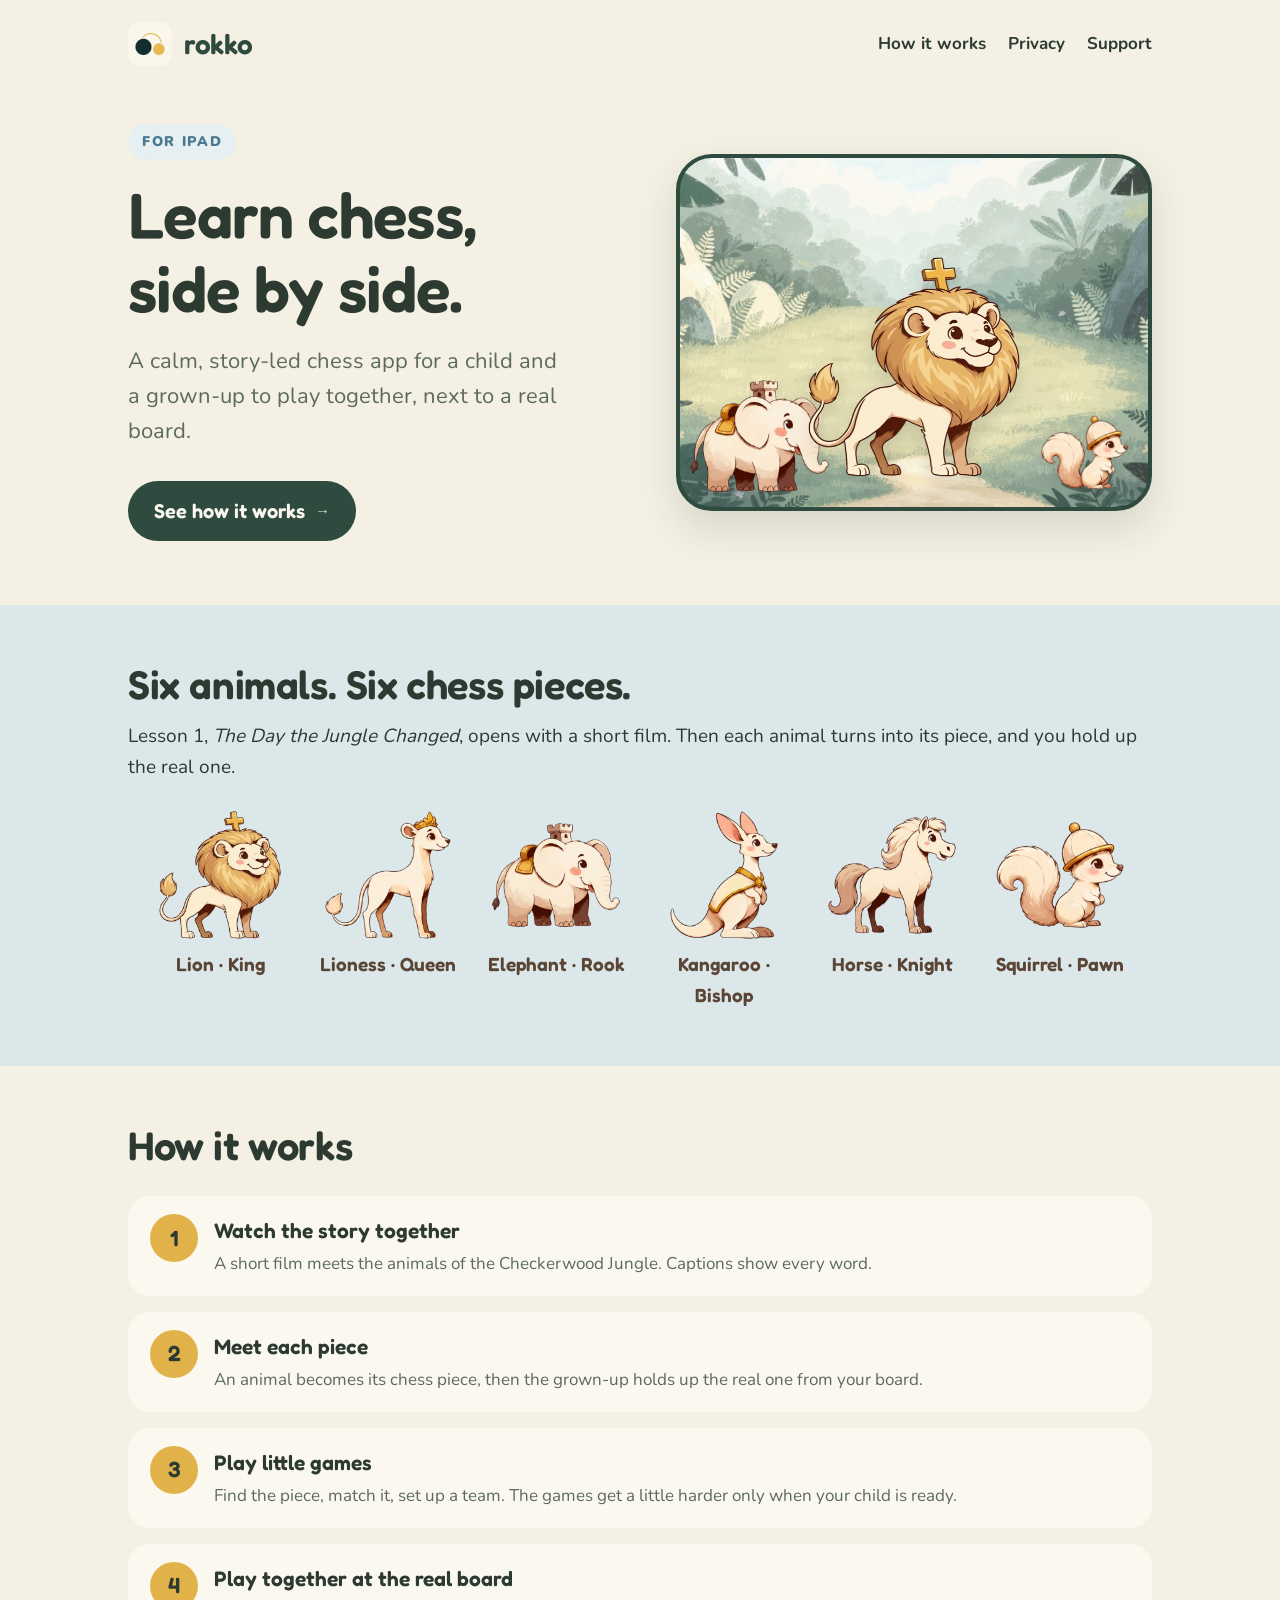
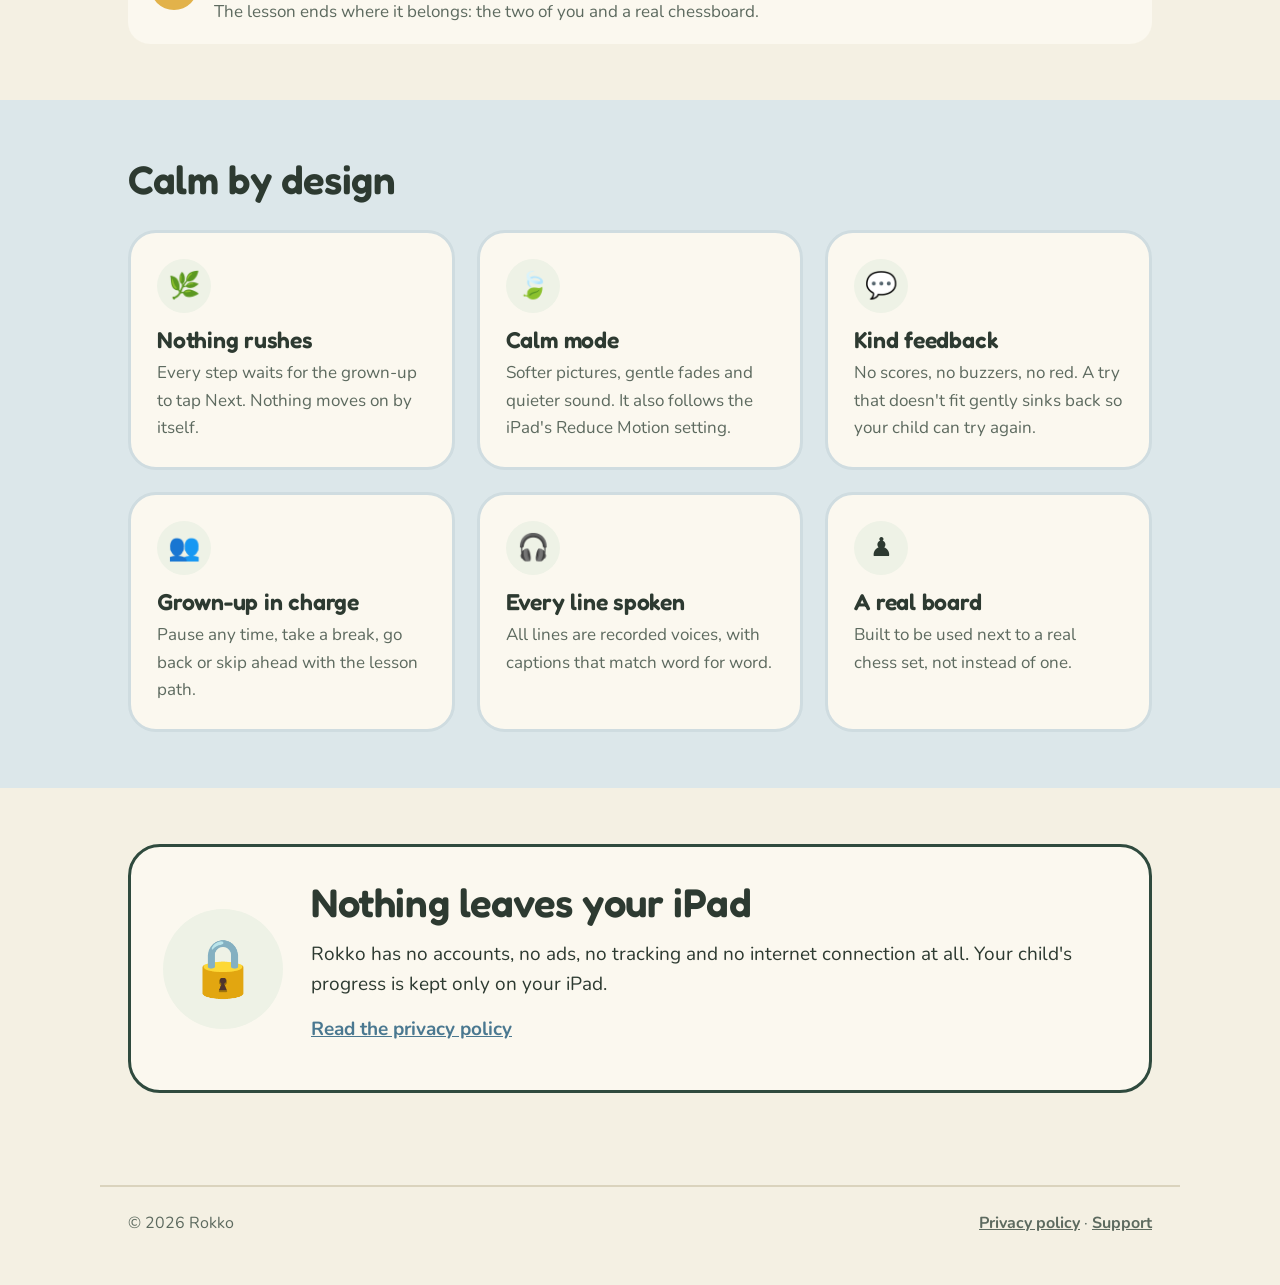
==== Website/index.html @ 38ced5e4 "Lesson map parallax, lesson path, Guardian screens and App Store assets - Home: parallax lesson scen" ====
<!doctype html>
<html lang="en">
<head>
  <meta charset="utf-8">
  <meta name="viewport" content="width=device-width, initial-scale=1">
  <title>Rokko — learn chess, side by side</title>
  <meta name="description" content="Rokko is an iPad app where a child and a grown-up learn chess together, next to a real board. Calm, step by step, with no ads, no accounts and nothing sent off the iPad.">
  <link rel="icon" href="assets/favicon.png">
  <link rel="apple-touch-icon" href="assets/apple-touch-icon.png">
  <link rel="stylesheet" href="assets/site.css">
</head>
<body>
  <header class="top">
    <div class="wrap">
      <a class="brand" href="./"><img src="assets/icon.png" alt="">rokko</a>
      <nav class="nav" aria-label="Main">
        <a href="#how">How it works</a>
        <a href="privacy/">Privacy</a>
        <a href="support/">Support</a>
      </nav>
    </div>
  </header>

  <main>
    <section class="hero">
      <div class="wrap">
        <div>
          <span class="eyebrow">For iPad</span>
          <h1>Learn chess, side&nbsp;by&nbsp;side.</h1>
          <p class="lede">A calm, story-led chess app for a child and a grown-up to play together, next to a real board.</p>
          <a class="badge" href="#how">See how it works <small>→</small></a>
        </div>
        <div class="scene" role="img" aria-label="A lion, an elephant and a squirrel in a jungle clearing">
          <img class="elephant" src="assets/elephant.png" alt="">
          <img class="lion" src="assets/lion.png" alt="">
          <img class="squirrel" src="assets/squirrel.png" alt="">
        </div>
      </div>
    </section>

    <section class="band">
      <div class="wrap">
        <h2>Six animals. Six chess pieces.</h2>
        <p>Lesson 1, <em>The Day the Jungle Changed</em>, opens with a short film. Then each animal turns into its piece, and you hold up the real one.</p>
        <div class="cast">
          <figure><img src="assets/lion.png" alt="Lion"><figcaption>Lion · King</figcaption></figure>
          <figure><img src="assets/lioness.png" alt="Lioness"><figcaption>Lioness · Queen</figcaption></figure>
          <figure><img src="assets/elephant.png" alt="Elephant"><figcaption>Elephant · Rook</figcaption></figure>
          <figure><img src="assets/kangaroo.png" alt="Kangaroo"><figcaption>Kangaroo · Bishop</figcaption></figure>
          <figure><img src="assets/horse.png" alt="Horse"><figcaption>Horse · Knight</figcaption></figure>
          <figure><img src="assets/squirrel.png" alt="Squirrel"><figcaption>Squirrel · Pawn</figcaption></figure>
        </div>
      </div>
    </section>

    <section id="how">
      <div class="wrap">
        <h2>How it works</h2>
        <ol class="steps">
          <li><div><strong>Watch the story together</strong><span>A short film meets the animals of the Checkerwood Jungle. Captions show every word.</span></div></li>
          <li><div><strong>Meet each piece</strong><span>An animal becomes its chess piece, then the grown-up holds up the real one from your board.</span></div></li>
          <li><div><strong>Play little games</strong><span>Find the piece, match it, set up a team. The games get a little harder only when your child is ready.</span></div></li>
          <li><div><strong>Play together at the real board</strong><span>The lesson ends where it belongs: the two of you and a real chessboard.</span></div></li>
        </ol>
      </div>
    </section>

    <section class="band">
      <div class="wrap">
        <h2>Calm by design</h2>
        <div class="grid3">
          <div class="card"><div class="icon" aria-hidden="true">🌿</div><h3>Nothing rushes</h3><p>Every step waits for the grown-up to tap Next. Nothing moves on by itself.</p></div>
          <div class="card"><div class="icon" aria-hidden="true">🍃</div><h3>Calm mode</h3><p>Softer pictures, gentle fades and quieter sound. It also follows the iPad's Reduce Motion setting.</p></div>
          <div class="card"><div class="icon" aria-hidden="true">💬</div><h3>Kind feedback</h3><p>No scores, no buzzers, no red. A try that doesn't fit gently sinks back so your child can try again.</p></div>
          <div class="card"><div class="icon" aria-hidden="true">👥</div><h3>Grown-up in charge</h3><p>Pause any time, take a break, go back or skip ahead with the lesson path.</p></div>
          <div class="card"><div class="icon" aria-hidden="true">🎧</div><h3>Every line spoken</h3><p>All lines are recorded voices, with captions that match word for word.</p></div>
          <div class="card"><div class="icon" aria-hidden="true">♟️</div><h3>A real board</h3><p>Built to be used next to a real chess set, not instead of one.</p></div>
        </div>
      </div>
    </section>

    <section>
      <div class="wrap">
        <div class="promise">
          <div class="lock" aria-hidden="true">🔒</div>
          <div>
            <h2>Nothing leaves your iPad</h2>
            <p>Rokko has no accounts, no ads, no tracking and no internet connection at all. Your child's progress is kept only on your iPad.</p>
            <p><a href="privacy/">Read the privacy policy</a></p>
          </div>
        </div>
      </div>
    </section>
  </main>

  <footer>
    <div class="wrap">
      <span>© 2026 Rokko</span>
      <span><a href="privacy/">Privacy policy</a> · <a href="support/">Support</a></span>
    </div>
  </footer>
</body>
</html>
---- Website/assets/site.css ----
/* Rokko website — colours and type from the app (docs/DESIGN_SYSTEM.md, "Misty Clearing"). */
@font-face { font-family: "Fredoka"; src: url("Fredoka-SemiBold.ttf") format("truetype"); font-weight: 600; font-display: swap; }
@font-face { font-family: "Nunito"; src: url("Nunito.ttf") format("truetype"); font-weight: 200 1000; font-display: swap; }

:root {
  --paper: #F4F0E3;
  --mist: #DCE7EA;
  --card: #FBF8EF;
  --card-edge: #DAD3BD;
  --leaf: #2F4A3E;
  --ink: #2D3A31;
  --ink-soft: #5D6A5F;
  --honey: #E2B24A;
  --moss: #5E9A5A;
  --sage: #C3D5AC;
  --sage-wash: #EEF2E6;
  --teal: #4A7890;
  --teal-wash: #E6EFF1;
}

* { box-sizing: border-box; }
html { scroll-behavior: smooth; }
@media (prefers-reduced-motion: reduce) { html { scroll-behavior: auto; } * { transition: none !important; } }

body {
  margin: 0;
  background: var(--paper);
  color: var(--ink);
  font-family: "Nunito", ui-rounded, system-ui, sans-serif;
  font-size: 19px;
  line-height: 1.6;
  -webkit-font-smoothing: antialiased;
}

h1, h2, h3, .brand { font-family: "Fredoka", ui-rounded, system-ui, sans-serif; font-weight: 600; line-height: 1.15; letter-spacing: -0.01em; }
h1 { font-size: clamp(40px, 6vw, 64px); margin: 0 0 18px; }
h2 { font-size: clamp(30px, 4vw, 40px); margin: 0 0 14px; }
h3 { font-size: 23px; margin: 0 0 6px; }
p { margin: 0 0 14px; }
a { color: var(--teal); font-weight: 700; }

.wrap { max-width: 1080px; margin: 0 auto; padding: 0 28px; }

/* Top bar */
.top { padding: 22px 0; }
.top .wrap { display: flex; align-items: center; justify-content: space-between; gap: 16px; }
.brand { display: flex; align-items: center; gap: 12px; font-size: 28px; color: var(--leaf); text-decoration: none; }
.brand img { width: 44px; height: 44px; border-radius: 11px; }
.nav { display: flex; gap: 22px; }
.nav a { color: var(--ink); text-decoration: none; font-weight: 700; font-size: 17px; }
.nav a:hover { color: var(--leaf); text-decoration: underline; }

/* Hero */
.hero { padding: 36px 0 64px; }
.hero .wrap { display: grid; grid-template-columns: 1.05fr 1fr; gap: 48px; align-items: center; }
.eyebrow { display: inline-block; font-weight: 900; letter-spacing: 0.12em; text-transform: uppercase; font-size: 14px;
  color: var(--teal); background: var(--teal-wash); padding: 7px 14px; border-radius: 999px; margin-bottom: 18px; }
.lede { font-size: 22px; color: var(--ink-soft); max-width: 34ch; }
.badge { display: inline-flex; align-items: center; gap: 10px; margin-top: 18px; background: var(--leaf); color: var(--card);
  padding: 14px 26px; border-radius: 999px; font-family: "Fredoka", sans-serif; font-size: 20px; text-decoration: none; }
.badge small { font-family: "Nunito", sans-serif; font-weight: 700; opacity: 0.8; font-size: 15px; }
.scene { position: relative; aspect-ratio: 4 / 3; border-radius: 36px; overflow: hidden; border: 4px solid var(--leaf);
  background: url("clearing.jpg") center / cover; box-shadow: 0 18px 40px rgba(45, 58, 49, 0.14); }
.scene::after { content: ""; position: absolute; inset: 0; background: rgba(244, 240, 227, 0.25); }
.scene img { position: absolute; z-index: 1; filter: drop-shadow(0 8px 10px rgba(45, 58, 49, 0.18)); }
.scene .lion { width: 46%; left: 27%; bottom: 8%; }
.scene .elephant { width: 30%; left: 2%; bottom: 4%; }
.scene .squirrel { width: 19%; right: 4%; bottom: 5%; }

/* Sections */
section { padding: 56px 0; }
.band { background: var(--mist); }
.grid3 { display: grid; grid-template-columns: repeat(3, 1fr); gap: 22px; margin-top: 28px; }
.card { background: var(--card); border: 3px solid var(--card-edge); border-radius: 28px; padding: 26px; }
.band .card { border-color: #CFDCE0; }
.card .icon { width: 54px; height: 54px; border-radius: 50%; display: grid; place-items: center; background: var(--sage-wash);
  font-size: 26px; margin-bottom: 14px; }
.card p { color: var(--ink-soft); margin: 0; font-size: 17px; }

.cast { display: flex; flex-wrap: wrap; justify-content: center; gap: 18px; margin-top: 28px; }
.cast figure { margin: 0; text-align: center; width: 150px; }
.cast img { width: 130px; height: 130px; object-fit: contain; }
.cast figcaption { font-family: "Fredoka", sans-serif; font-size: 19px; color: #5B4636; }

.steps { counter-reset: step; list-style: none; padding: 0; margin: 28px 0 0; display: grid; gap: 16px; }
.steps li { counter-increment: step; display: grid; grid-template-columns: 48px 1fr; gap: 16px; align-items: start;
  background: var(--card); border-radius: 22px; padding: 18px 22px; }
.steps li::before { content: counter(step); width: 48px; height: 48px; border-radius: 50%; display: grid; place-items: center;
  background: var(--honey); color: var(--ink); font-family: "Fredoka", sans-serif; font-size: 22px; }
.steps li strong { display: block; font-family: "Fredoka", sans-serif; font-weight: 600; font-size: 21px; }
.steps li span { color: var(--ink-soft); font-size: 17px; }

.promise { display: grid; grid-template-columns: 120px 1fr; gap: 28px; align-items: center; background: var(--card);
  border: 3px solid var(--leaf); border-radius: 32px; padding: 32px; }
.promise .lock { width: 120px; height: 120px; border-radius: 50%; background: var(--sage-wash); display: grid; place-items: center; font-size: 56px; }
.promise ul { margin: 10px 0 0; padding-left: 20px; color: var(--ink-soft); }

/* Document pages (privacy, support) */
.doc { max-width: 760px; margin: 0 auto; padding: 24px 28px 72px; }
.doc .meta { color: var(--ink-soft); font-size: 16px; margin-bottom: 28px; }
.doc h2 { font-size: 27px; margin-top: 36px; }
.doc ul { padding-left: 22px; }
.doc li { margin-bottom: 8px; }
.summary { background: var(--card); border: 3px solid var(--leaf); border-radius: 24px; padding: 22px 26px; margin: 8px 0 12px; }
.summary p:last-child { margin-bottom: 0; }

/* Footer */
footer { padding: 36px 0 48px; color: var(--ink-soft); font-size: 16px; }
footer .wrap { display: flex; flex-wrap: wrap; justify-content: space-between; gap: 12px; border-top: 2px solid var(--card-edge); padding-top: 24px; }
footer a { color: var(--ink-soft); }

@media (max-width: 820px) {
  .hero .wrap, .promise { grid-template-columns: 1fr; }
  .grid3 { grid-template-columns: 1fr; }
  .nav { gap: 14px; }
  .promise .lock { width: 88px; height: 88px; font-size: 42px; }
}
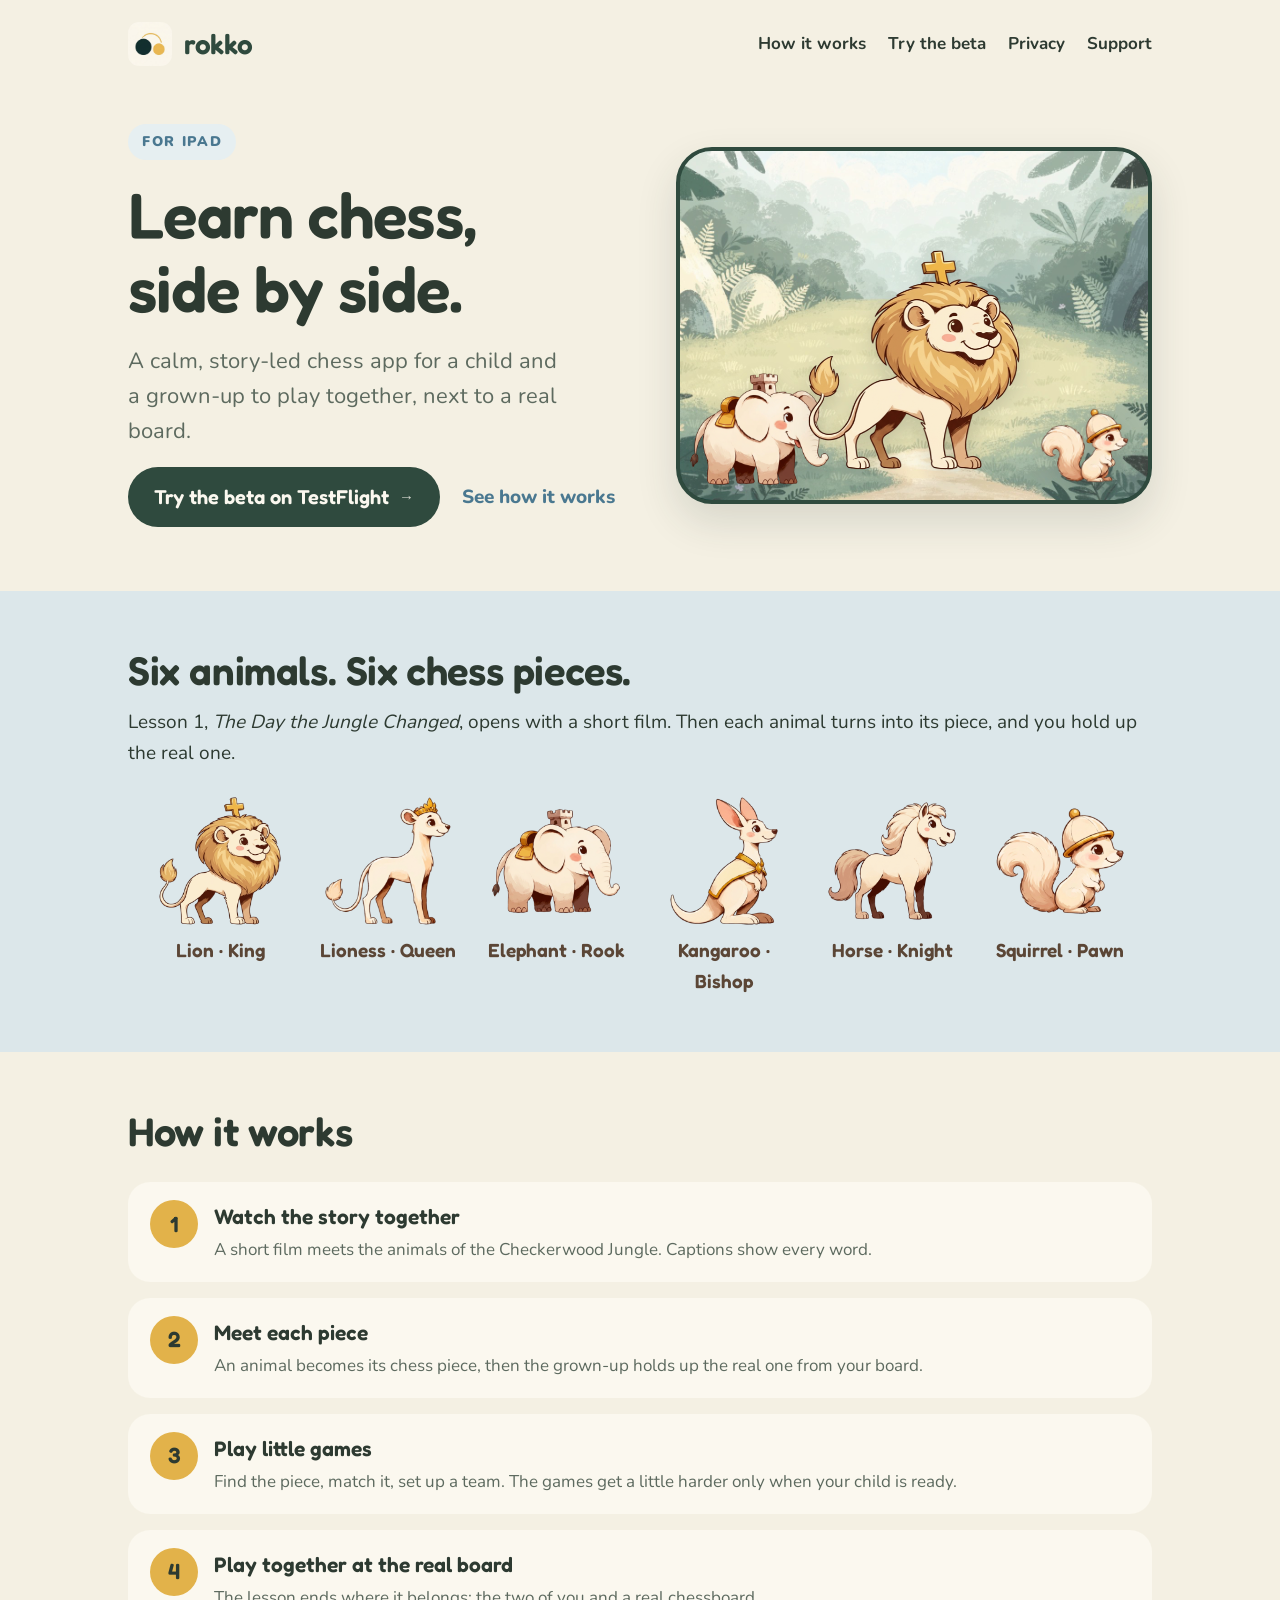
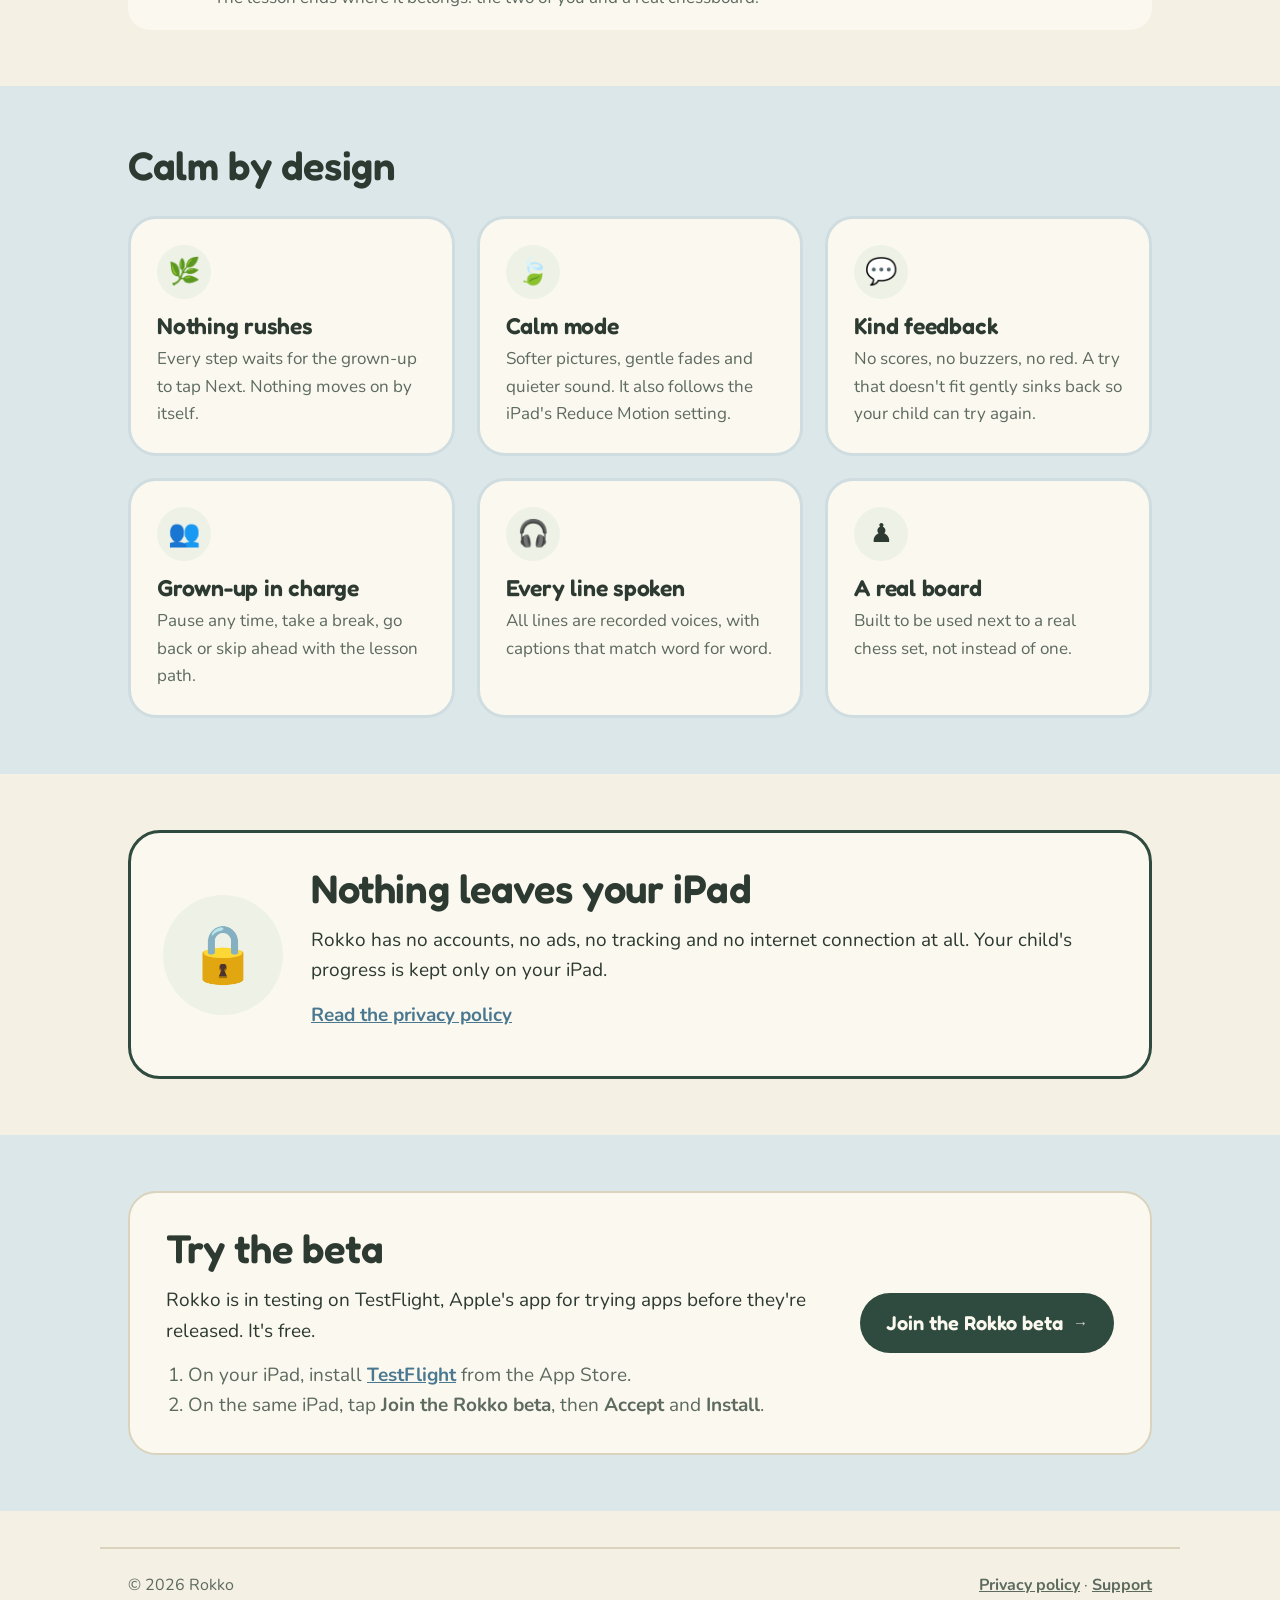
==== commit 190e63b0: "Website: TestFlight beta link (hero button, Try the beta section, support FAQ) Co-Authored-By: Claud" ====
--- a/Website/index.html
+++ b/Website/index.html
@@ -15,6 +15,7 @@
       <a class="brand" href="./"><img src="assets/icon.png" alt="">rokko</a>
       <nav class="nav" aria-label="Main">
         <a href="#how">How it works</a>
+        <a href="#beta">Try the beta</a>
         <a href="privacy/">Privacy</a>
         <a href="support/">Support</a>
       </nav>
@@ -28,7 +29,10 @@
           <span class="eyebrow">For iPad</span>
           <h1>Learn chess, side&nbsp;by&nbsp;side.</h1>
           <p class="lede">A calm, story-led chess app for a child and a grown-up to play together, next to a real board.</p>
-          <a class="badge" href="#how">See how it works <small>→</small></a>
+          <div class="actions">
+            <a class="badge" href="https://testflight.apple.com/join/FBrUsJDh">Try the beta on TestFlight <small>→</small></a>
+            <a class="text-link" href="#how">See how it works</a>
+          </div>
         </div>
         <div class="scene" role="img" aria-label="A lion, an elephant and a squirrel in a jungle clearing">
           <img class="elephant" src="assets/elephant.png" alt="">
@@ -91,6 +95,21 @@
         </div>
       </div>
     </section>
+    <section id="beta" class="band">
+      <div class="wrap">
+        <div class="beta">
+          <div>
+            <h2>Try the beta</h2>
+            <p>Rokko is in testing on TestFlight, Apple's app for trying apps before they're released. It's free.</p>
+            <ol>
+              <li>On your iPad, install <a href="https://apps.apple.com/app/testflight/id899247664">TestFlight</a> from the App Store.</li>
+              <li>On the same iPad, tap <strong>Join the Rokko beta</strong>, then <strong>Accept</strong> and <strong>Install</strong>.</li>
+            </ol>
+          </div>
+          <a class="badge" href="https://testflight.apple.com/join/FBrUsJDh">Join the Rokko beta <small>→</small></a>
+        </div>
+      </div>
+    </section>
   </main>
 
   <footer>
--- a/Website/assets/site.css
+++ b/Website/assets/site.css
@@ -58,6 +58,16 @@
 .lede { font-size: 22px; color: var(--ink-soft); max-width: 34ch; }
 .badge { display: inline-flex; align-items: center; gap: 10px; margin-top: 18px; background: var(--leaf); color: var(--card);
   padding: 14px 26px; border-radius: 999px; font-family: "Fredoka", sans-serif; font-size: 20px; text-decoration: none; }
+.actions { display: flex; flex-wrap: wrap; align-items: center; gap: 8px 22px; margin-top: 18px; }
+.actions .badge { margin-top: 0; }
+.text-link { color: var(--teal); font-weight: 800; text-decoration: none; }
+.text-link:hover { text-decoration: underline; }
+.beta { display: grid; grid-template-columns: 1fr auto; gap: 28px; align-items: center; background: var(--card);
+  border: 2px solid var(--card-edge); border-radius: 28px; padding: 32px 36px; }
+.beta ol { margin: 10px 0 0; padding-left: 22px; color: var(--ink-soft); }
+.beta a:not(.badge) { color: var(--teal); }
+.beta .badge { margin-top: 0; white-space: nowrap; }
+@media (max-width: 820px) { .beta { grid-template-columns: 1fr; padding: 26px; } }
 .badge small { font-family: "Nunito", sans-serif; font-weight: 700; opacity: 0.8; font-size: 15px; }
 .scene { position: relative; aspect-ratio: 4 / 3; border-radius: 36px; overflow: hidden; border: 4px solid var(--leaf);
   background: url("clearing.jpg") center / cover; box-shadow: 0 18px 40px rgba(45, 58, 49, 0.14); }
@@ -115,3 +125,7 @@
   .nav { gap: 14px; }
   .promise .lock { width: 88px; height: 88px; font-size: 42px; }
 }
+@media (max-width: 560px) {
+  .nav a[href^="#"] { display: none; }
+  .hero h1 { font-size: 40px; }
+}
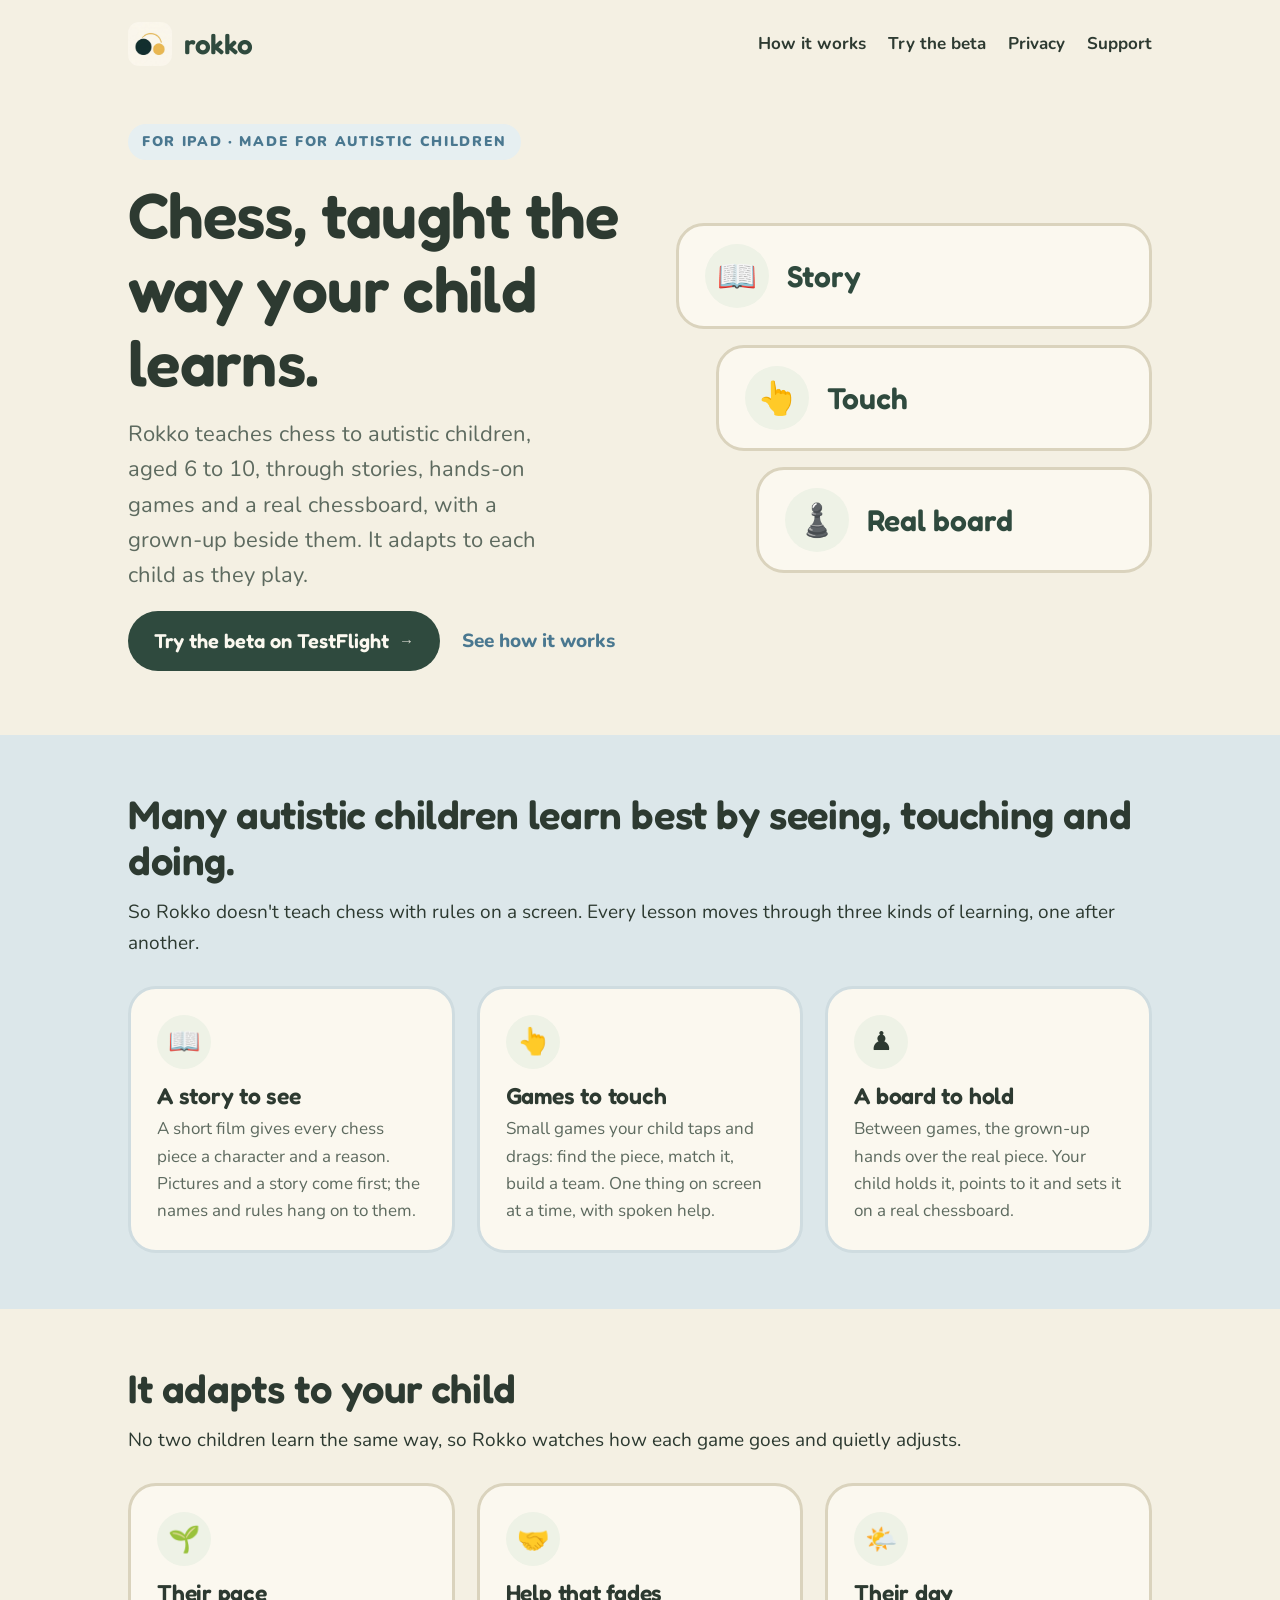
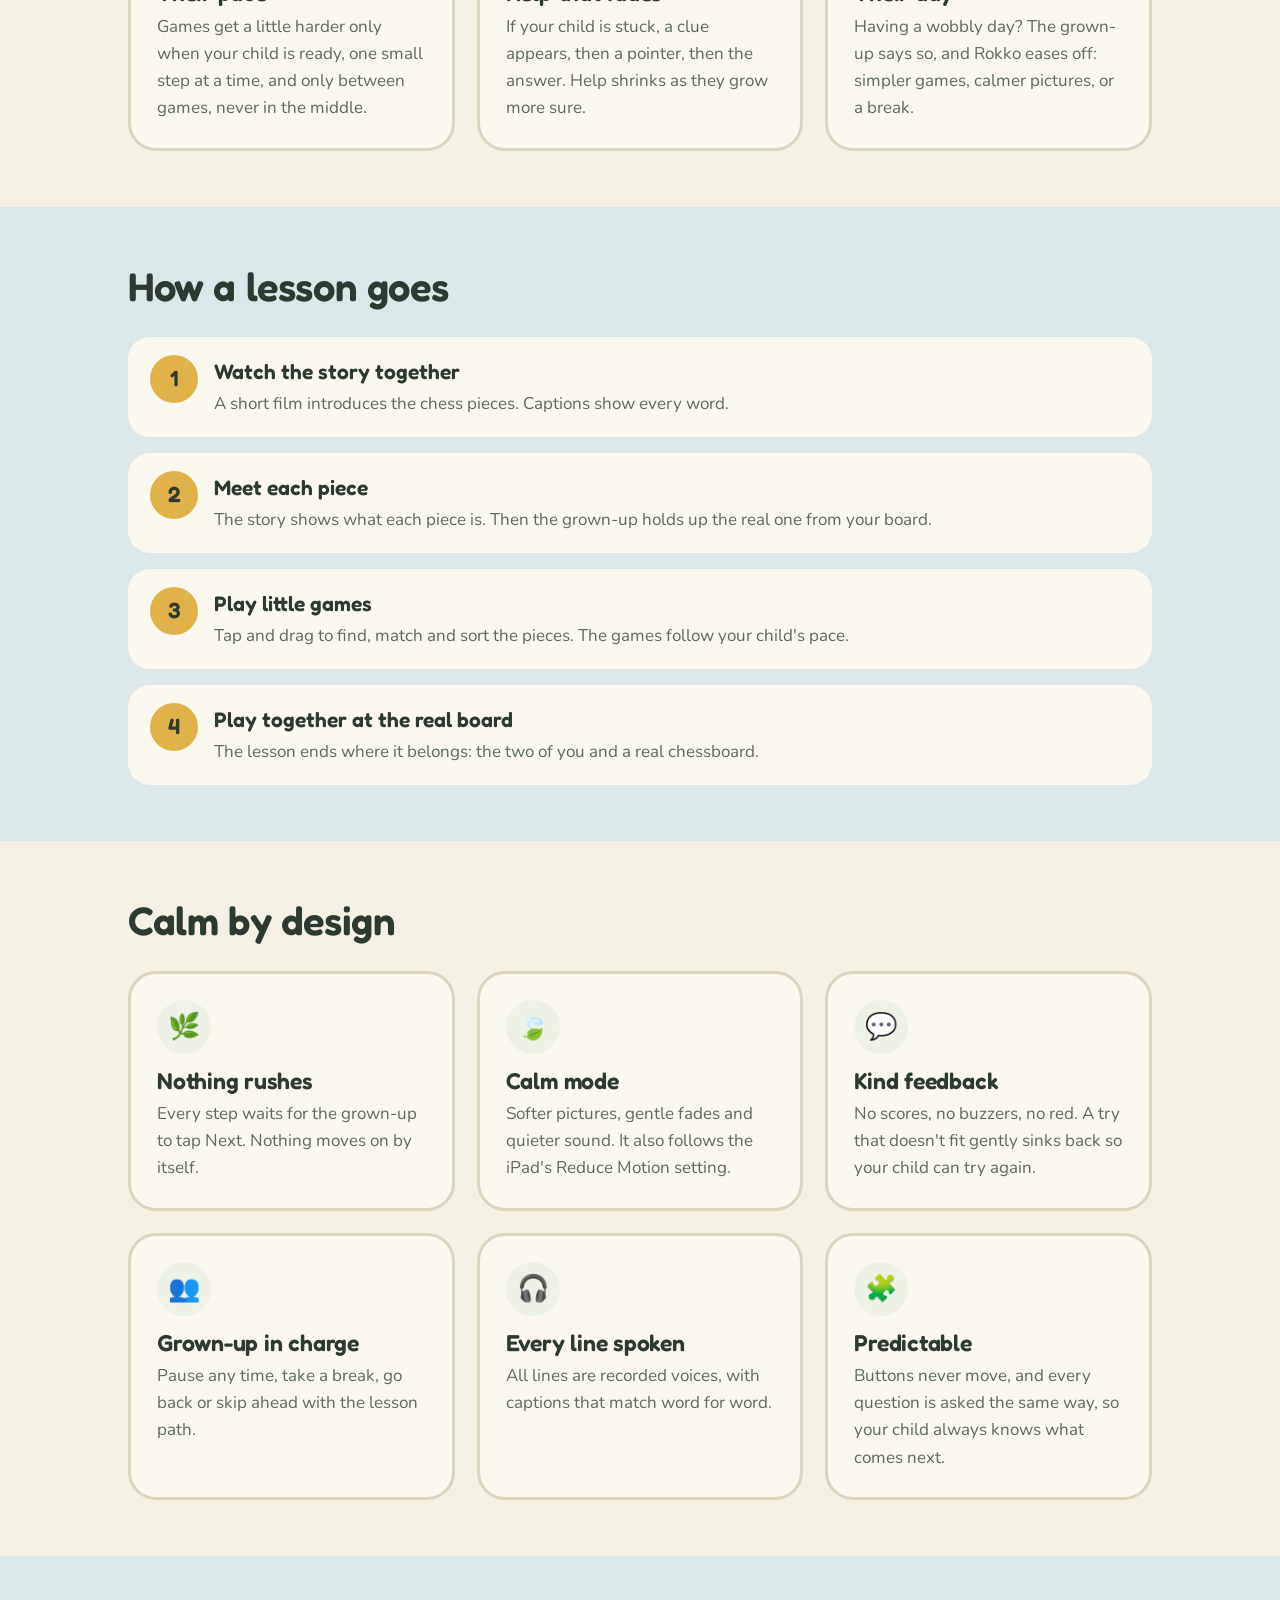
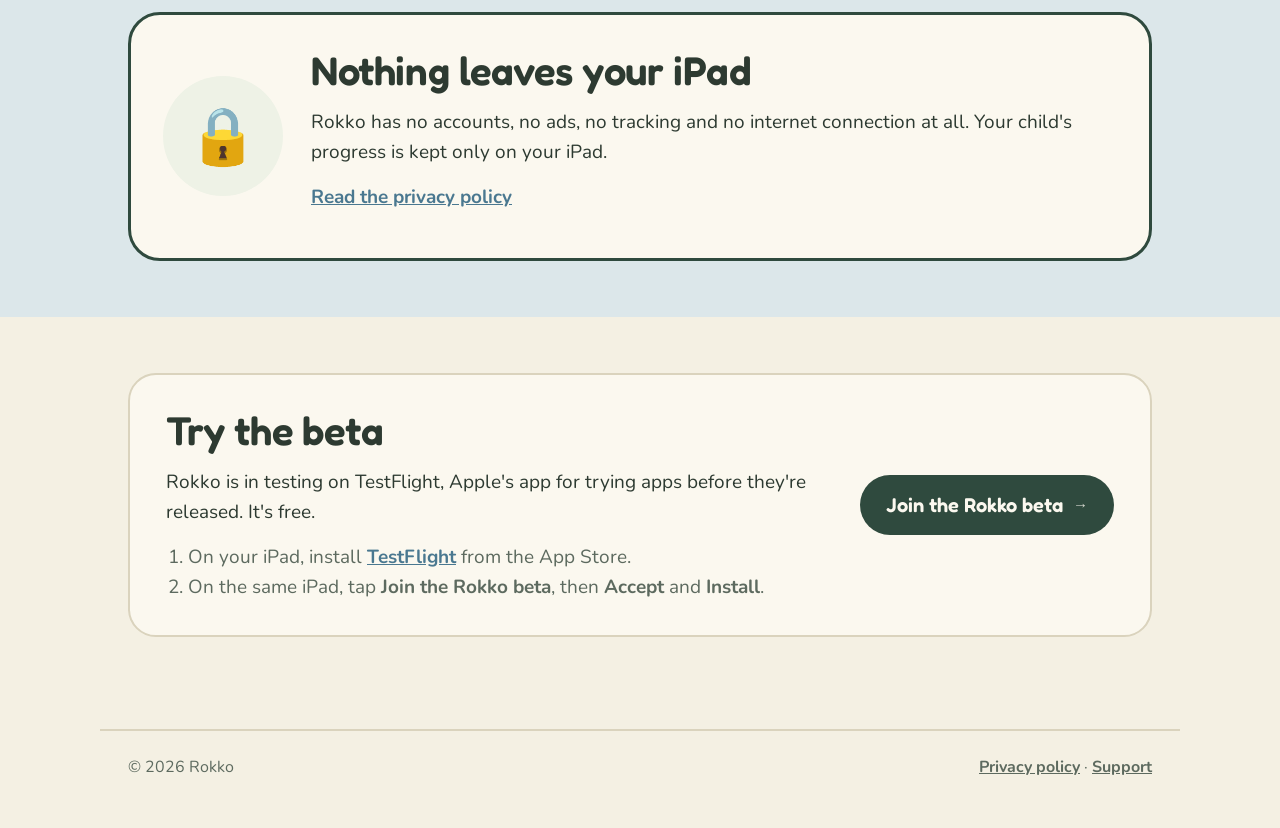
==== commit 5c8d3d98: "Website: drop the characters, sell the approach (story, touch, real board) and adaptivity for autist" ====
--- a/Website/index.html
+++ b/Website/index.html
@@ -4,7 +4,7 @@
   <meta charset="utf-8">
   <meta name="viewport" content="width=device-width, initial-scale=1">
   <title>Rokko — learn chess, side by side</title>
-  <meta name="description" content="Rokko is an iPad app where a child and a grown-up learn chess together, next to a real board. Calm, step by step, with no ads, no accounts and nothing sent off the iPad.">
+  <meta name="description" content="Rokko is an iPad app that teaches chess to autistic children through stories, touch-based mini-games and play at a real board, with a grown-up alongside. It adapts to each child. No ads, no accounts, nothing leaves the iPad.">
   <link rel="icon" href="assets/favicon.png">
   <link rel="apple-touch-icon" href="assets/apple-touch-icon.png">
   <link rel="stylesheet" href="assets/site.css">
@@ -26,50 +26,59 @@
     <section class="hero">
       <div class="wrap">
         <div>
-          <span class="eyebrow">For iPad</span>
-          <h1>Learn chess, side&nbsp;by&nbsp;side.</h1>
-          <p class="lede">A calm, story-led chess app for a child and a grown-up to play together, next to a real board.</p>
+          <span class="eyebrow">For iPad · made for autistic children</span>
+          <h1>Chess, taught the way your child learns.</h1>
+          <p class="lede">Rokko teaches chess to autistic children, aged 6 to 10, through stories, hands-on games and a real chessboard, with a grown-up beside them. It adapts to each child as they play.</p>
           <div class="actions">
             <a class="badge" href="https://testflight.apple.com/join/FBrUsJDh">Try the beta on TestFlight <small>→</small></a>
             <a class="text-link" href="#how">See how it works</a>
           </div>
         </div>
-        <div class="scene" role="img" aria-label="A lion, an elephant and a squirrel in a jungle clearing">
-          <img class="elephant" src="assets/elephant.png" alt="">
-          <img class="lion" src="assets/lion.png" alt="">
-          <img class="squirrel" src="assets/squirrel.png" alt="">
-        </div>
+        <ul class="pillars-mini" aria-label="Three ways Rokko teaches">
+          <li><span aria-hidden="true">📖</span>Story</li>
+          <li><span aria-hidden="true">👆</span>Touch</li>
+          <li><span aria-hidden="true">♟️</span>Real board</li>
+        </ul>
       </div>
     </section>
 
     <section class="band">
       <div class="wrap">
-        <h2>Six animals. Six chess pieces.</h2>
-        <p>Lesson 1, <em>The Day the Jungle Changed</em>, opens with a short film. Then each animal turns into its piece, and you hold up the real one.</p>
-        <div class="cast">
-          <figure><img src="assets/lion.png" alt="Lion"><figcaption>Lion · King</figcaption></figure>
-          <figure><img src="assets/lioness.png" alt="Lioness"><figcaption>Lioness · Queen</figcaption></figure>
-          <figure><img src="assets/elephant.png" alt="Elephant"><figcaption>Elephant · Rook</figcaption></figure>
-          <figure><img src="assets/kangaroo.png" alt="Kangaroo"><figcaption>Kangaroo · Bishop</figcaption></figure>
-          <figure><img src="assets/horse.png" alt="Horse"><figcaption>Horse · Knight</figcaption></figure>
-          <figure><img src="assets/squirrel.png" alt="Squirrel"><figcaption>Squirrel · Pawn</figcaption></figure>
+        <h2>Many autistic children learn best by seeing, touching and doing.</h2>
+        <p>So Rokko doesn't teach chess with rules on a screen. Every lesson moves through three kinds of learning, one after another.</p>
+        <div class="grid3">
+          <div class="card"><div class="icon" aria-hidden="true">📖</div><h3>A story to see</h3><p>A short film gives every chess piece a character and a reason. Pictures and a story come first; the names and rules hang on to them.</p></div>
+          <div class="card"><div class="icon" aria-hidden="true">👆</div><h3>Games to touch</h3><p>Small games your child taps and drags: find the piece, match it, build a team. One thing on screen at a time, with spoken help.</p></div>
+          <div class="card"><div class="icon" aria-hidden="true">♟️</div><h3>A board to hold</h3><p>Between games, the grown-up hands over the real piece. Your child holds it, points to it and sets it on a real chessboard.</p></div>
         </div>
       </div>
     </section>
 
-    <section id="how">
+    <section>
       <div class="wrap">
-        <h2>How it works</h2>
+        <h2>It adapts to your child</h2>
+        <p>No two children learn the same way, so Rokko watches how each game goes and quietly adjusts.</p>
+        <div class="grid3">
+          <div class="card"><div class="icon" aria-hidden="true">🌱</div><h3>Their pace</h3><p>Games get a little harder only when your child is ready, one small step at a time, and only between games, never in the middle.</p></div>
+          <div class="card"><div class="icon" aria-hidden="true">🤝</div><h3>Help that fades</h3><p>If your child is stuck, a clue appears, then a pointer, then the answer. Help shrinks as they grow more sure.</p></div>
+          <div class="card"><div class="icon" aria-hidden="true">🌤️</div><h3>Their day</h3><p>Having a wobbly day? The grown-up says so, and Rokko eases off: simpler games, calmer pictures, or a break.</p></div>
+        </div>
+      </div>
+    </section>
+
+    <section id="how" class="band">
+      <div class="wrap">
+        <h2>How a lesson goes</h2>
         <ol class="steps">
-          <li><div><strong>Watch the story together</strong><span>A short film meets the animals of the Checkerwood Jungle. Captions show every word.</span></div></li>
-          <li><div><strong>Meet each piece</strong><span>An animal becomes its chess piece, then the grown-up holds up the real one from your board.</span></div></li>
-          <li><div><strong>Play little games</strong><span>Find the piece, match it, set up a team. The games get a little harder only when your child is ready.</span></div></li>
+          <li><div><strong>Watch the story together</strong><span>A short film introduces the chess pieces. Captions show every word.</span></div></li>
+          <li><div><strong>Meet each piece</strong><span>The story shows what each piece is. Then the grown-up holds up the real one from your board.</span></div></li>
+          <li><div><strong>Play little games</strong><span>Tap and drag to find, match and sort the pieces. The games follow your child's pace.</span></div></li>
           <li><div><strong>Play together at the real board</strong><span>The lesson ends where it belongs: the two of you and a real chessboard.</span></div></li>
         </ol>
       </div>
     </section>
 
-    <section class="band">
+    <section>
       <div class="wrap">
         <h2>Calm by design</h2>
         <div class="grid3">
@@ -78,12 +87,12 @@
           <div class="card"><div class="icon" aria-hidden="true">💬</div><h3>Kind feedback</h3><p>No scores, no buzzers, no red. A try that doesn't fit gently sinks back so your child can try again.</p></div>
           <div class="card"><div class="icon" aria-hidden="true">👥</div><h3>Grown-up in charge</h3><p>Pause any time, take a break, go back or skip ahead with the lesson path.</p></div>
           <div class="card"><div class="icon" aria-hidden="true">🎧</div><h3>Every line spoken</h3><p>All lines are recorded voices, with captions that match word for word.</p></div>
-          <div class="card"><div class="icon" aria-hidden="true">♟️</div><h3>A real board</h3><p>Built to be used next to a real chess set, not instead of one.</p></div>
+          <div class="card"><div class="icon" aria-hidden="true">🧩</div><h3>Predictable</h3><p>Buttons never move, and every question is asked the same way, so your child always knows what comes next.</p></div>
         </div>
       </div>
     </section>
 
-    <section>
+    <section class="band">
       <div class="wrap">
         <div class="promise">
           <div class="lock" aria-hidden="true">🔒</div>
@@ -95,7 +104,7 @@
         </div>
       </div>
     </section>
-    <section id="beta" class="band">
+    <section id="beta">
       <div class="wrap">
         <div class="beta">
           <div>
--- a/Website/assets/site.css
+++ b/Website/assets/site.css
@@ -69,13 +69,6 @@
 .beta .badge { margin-top: 0; white-space: nowrap; }
 @media (max-width: 820px) { .beta { grid-template-columns: 1fr; padding: 26px; } }
 .badge small { font-family: "Nunito", sans-serif; font-weight: 700; opacity: 0.8; font-size: 15px; }
-.scene { position: relative; aspect-ratio: 4 / 3; border-radius: 36px; overflow: hidden; border: 4px solid var(--leaf);
-  background: url("clearing.jpg") center / cover; box-shadow: 0 18px 40px rgba(45, 58, 49, 0.14); }
-.scene::after { content: ""; position: absolute; inset: 0; background: rgba(244, 240, 227, 0.25); }
-.scene img { position: absolute; z-index: 1; filter: drop-shadow(0 8px 10px rgba(45, 58, 49, 0.18)); }
-.scene .lion { width: 46%; left: 27%; bottom: 8%; }
-.scene .elephant { width: 30%; left: 2%; bottom: 4%; }
-.scene .squirrel { width: 19%; right: 4%; bottom: 5%; }
 
 /* Sections */
 section { padding: 56px 0; }
@@ -129,3 +122,11 @@
   .nav a[href^="#"] { display: none; }
   .hero h1 { font-size: 40px; }
 }
+
+.pillars-mini { list-style: none; margin: 0; padding: 0; display: grid; gap: 16px; }
+.pillars-mini li { display: flex; align-items: center; gap: 18px; background: var(--card); border: 3px solid var(--card-edge);
+  border-radius: 28px; padding: 18px 26px; font-family: "Fredoka", sans-serif; font-size: 30px; color: var(--leaf); }
+.pillars-mini li:nth-child(2) { margin-left: 40px; }
+.pillars-mini li:nth-child(3) { margin-left: 80px; }
+.pillars-mini span { width: 64px; height: 64px; border-radius: 50%; display: grid; place-items: center; background: var(--sage-wash); font-size: 32px; }
+@media (max-width: 820px) { .pillars-mini li:nth-child(n) { margin-left: 0; } }
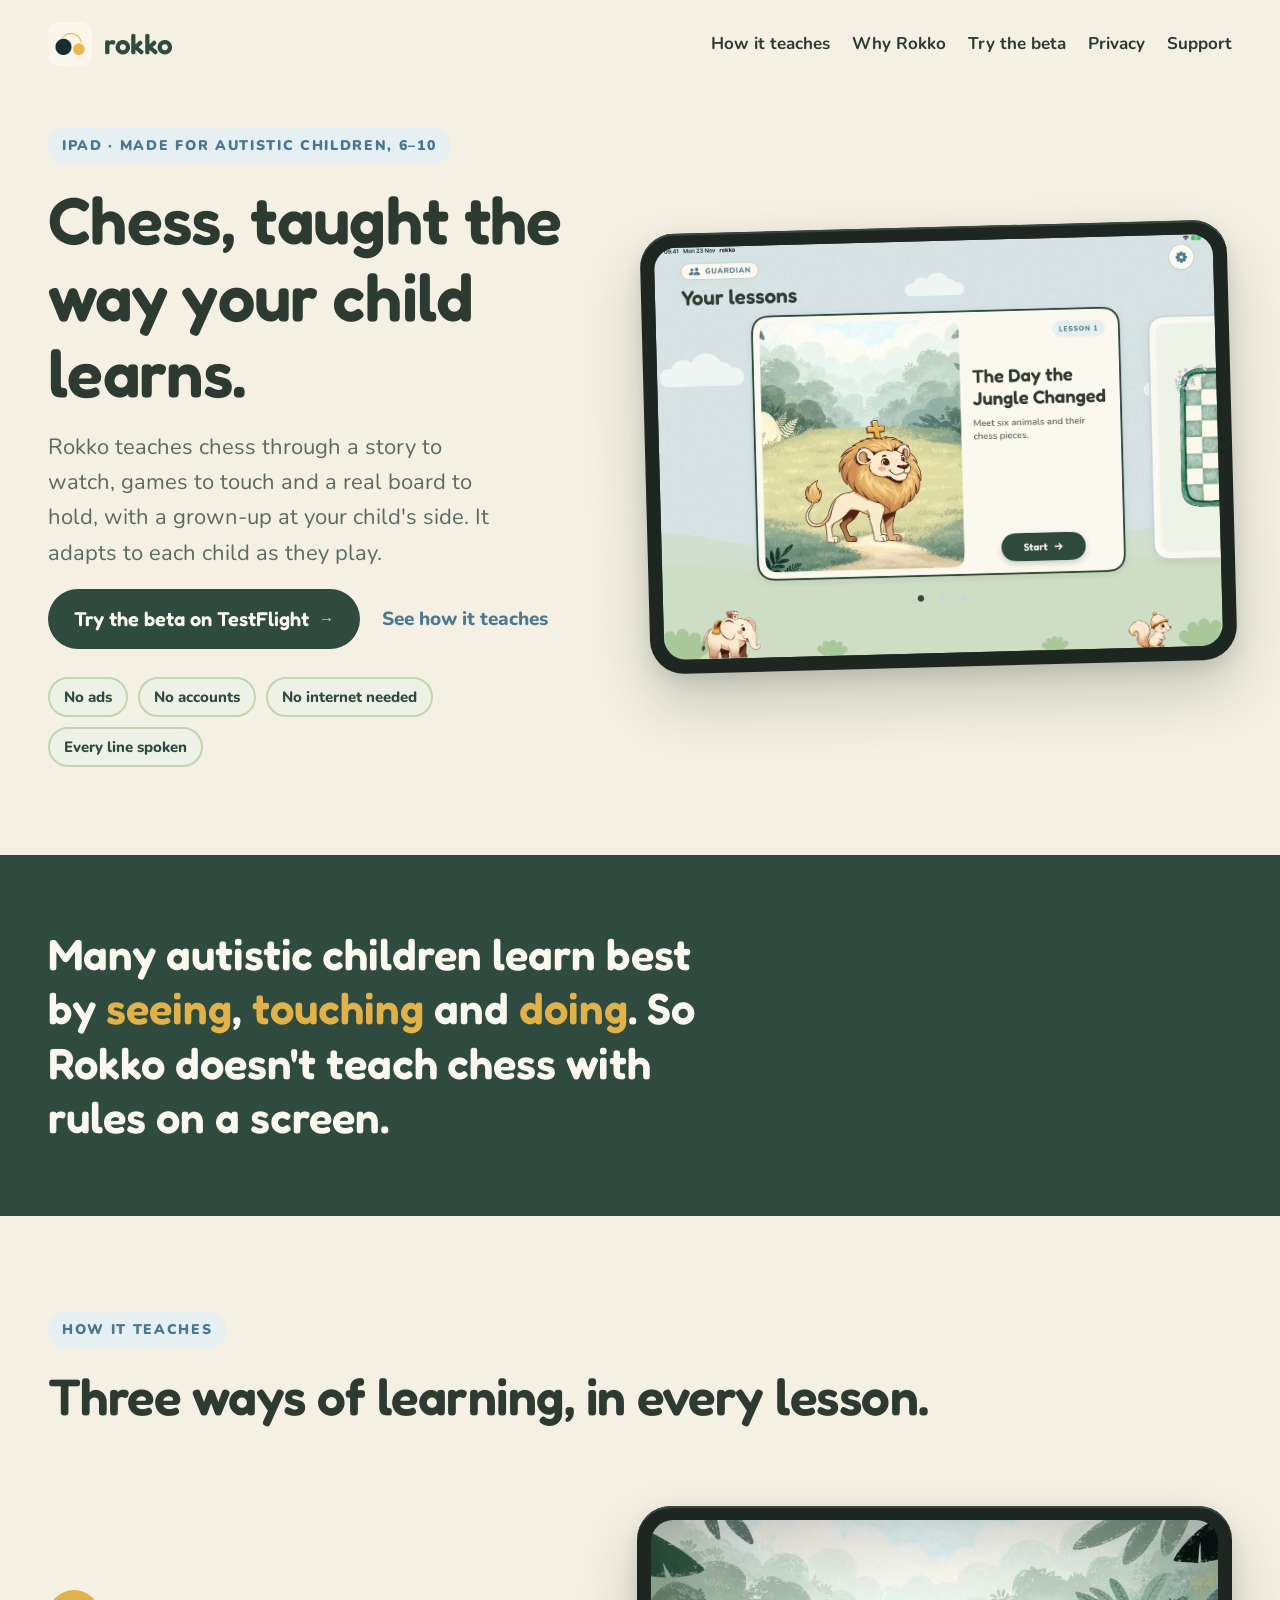
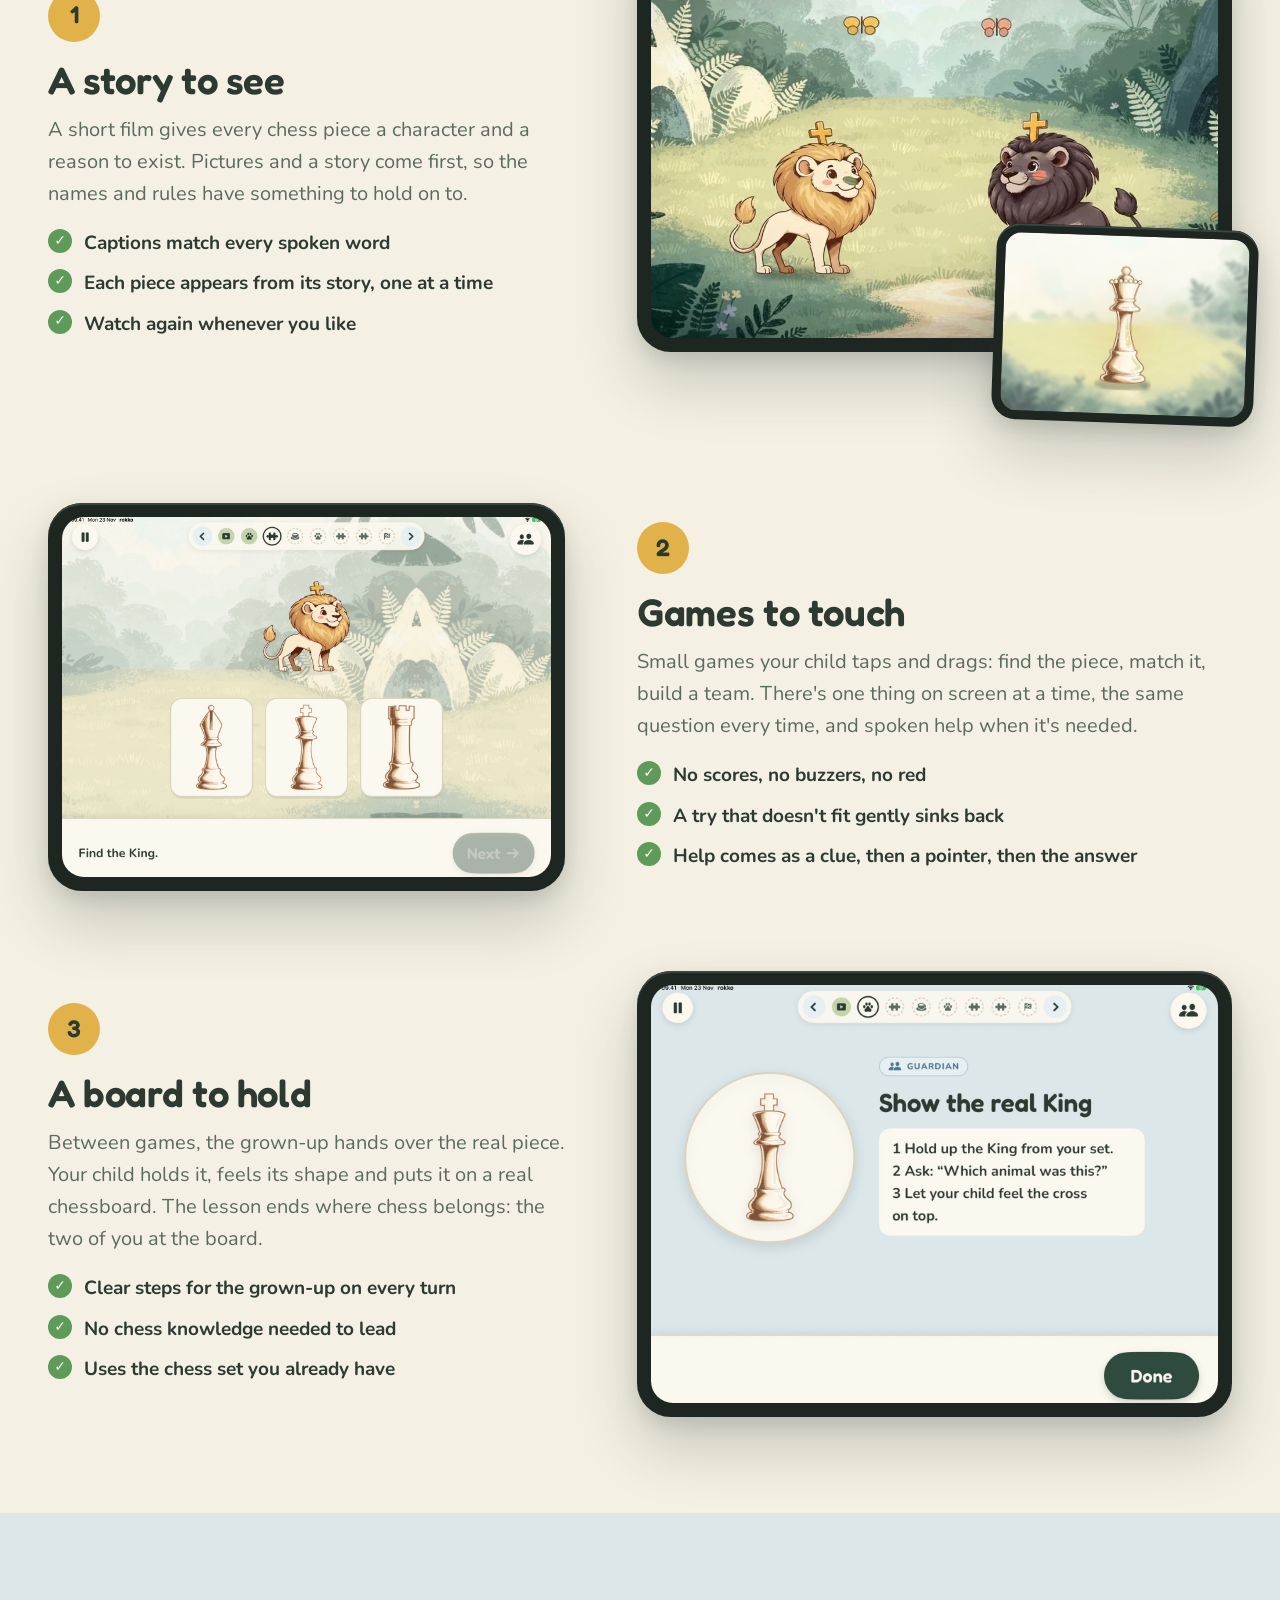
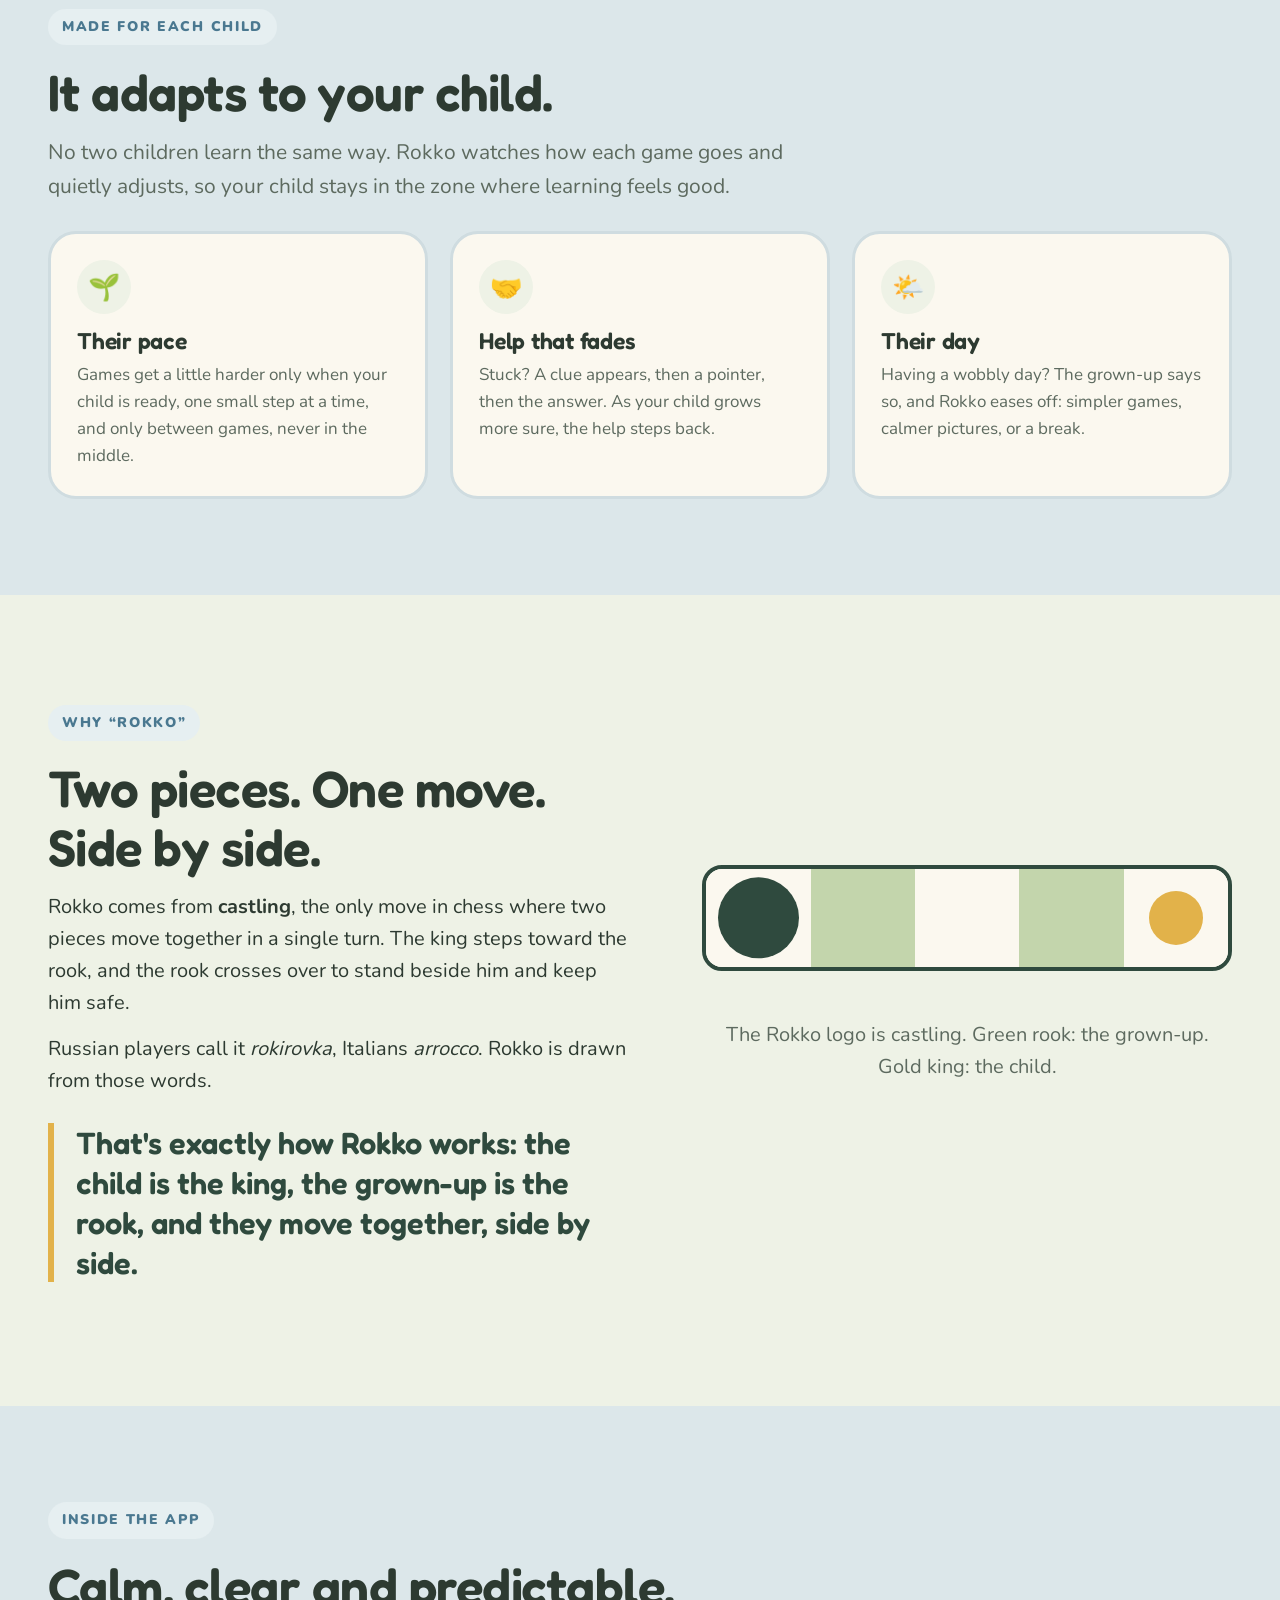
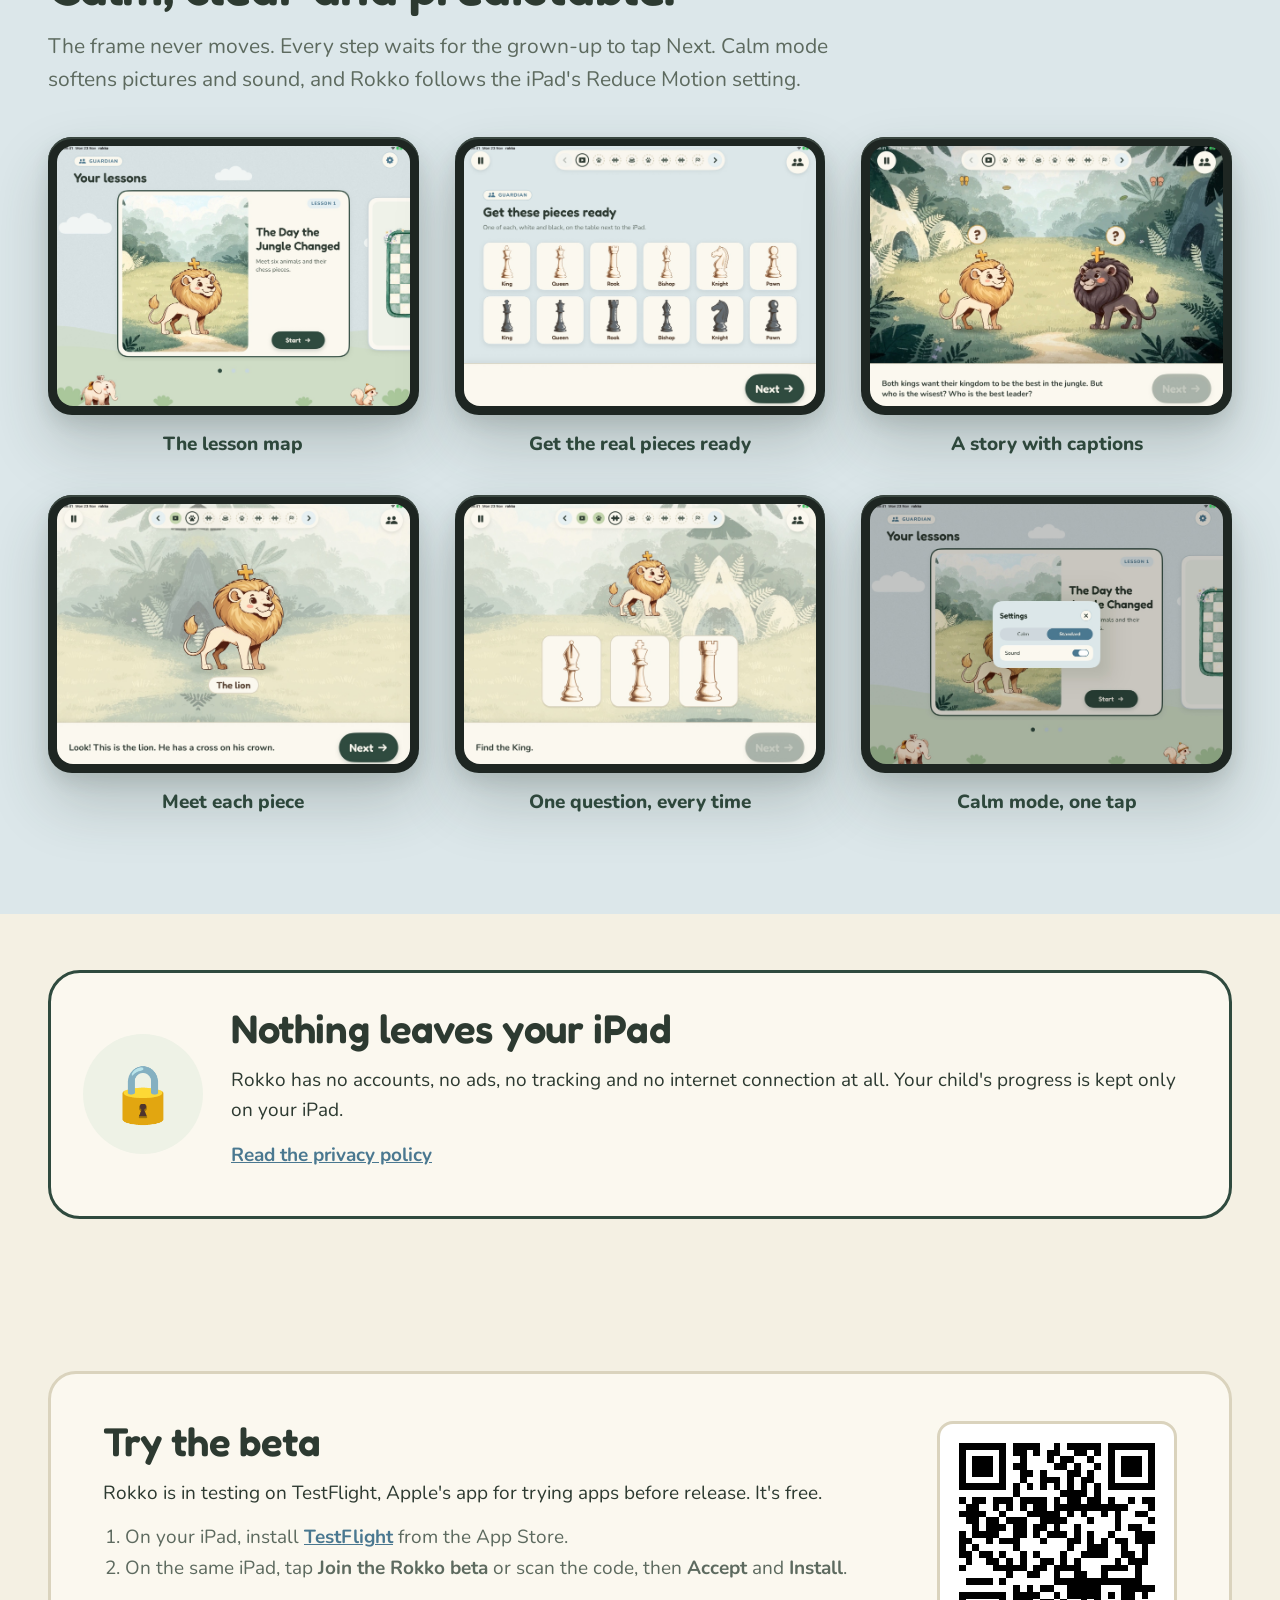
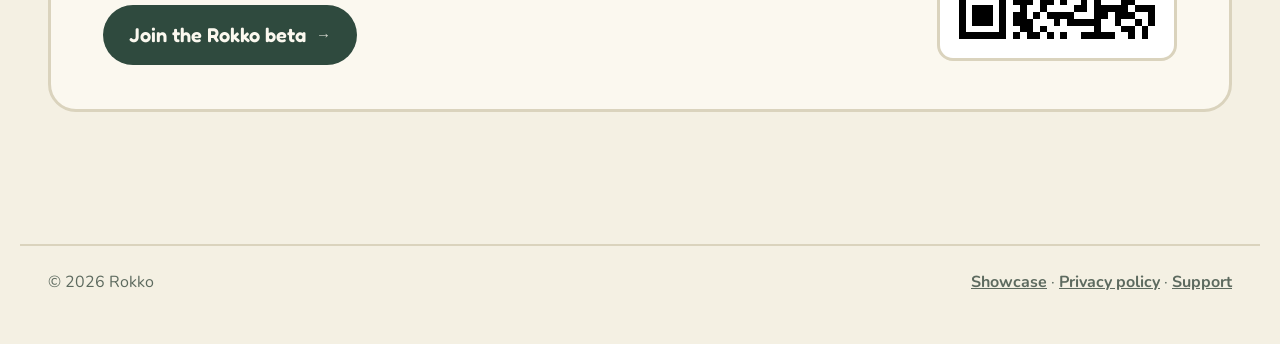
==== commit 0dcb4445: "Website: product page with app reel, screens and Why Rokko; 5-screen showcase (showcase/?screen=1-5)" ====
--- a/Website/index.html
+++ b/Website/index.html
@@ -3,18 +3,19 @@
 <head>
   <meta charset="utf-8">
   <meta name="viewport" content="width=device-width, initial-scale=1">
-  <title>Rokko — learn chess, side by side</title>
-  <meta name="description" content="Rokko is an iPad app that teaches chess to autistic children through stories, touch-based mini-games and play at a real board, with a grown-up alongside. It adapts to each child. No ads, no accounts, nothing leaves the iPad.">
+  <title>Rokko — chess, taught the way your child learns</title>
+  <meta name="description" content="Rokko is an iPad app that teaches chess to autistic children through stories, touch-based games and play at a real board, with a grown-up alongside. It adapts to each child. No ads, no accounts, nothing leaves the iPad.">
   <link rel="icon" href="assets/favicon.png">
   <link rel="apple-touch-icon" href="assets/apple-touch-icon.png">
   <link rel="stylesheet" href="assets/site.css">
 </head>
-<body>
+<body class="product">
   <header class="top">
     <div class="wrap">
       <a class="brand" href="./"><img src="assets/icon.png" alt="">rokko</a>
       <nav class="nav" aria-label="Main">
-        <a href="#how">How it works</a>
+        <a href="#ways">How it teaches</a>
+        <a href="#why">Why Rokko</a>
         <a href="#beta">Try the beta</a>
         <a href="privacy/">Privacy</a>
         <a href="support/">Support</a>
@@ -23,76 +24,129 @@
   </header>
 
   <main>
+    <!-- Hero -->
     <section class="hero">
       <div class="wrap">
         <div>
-          <span class="eyebrow">For iPad · made for autistic children</span>
+          <span class="eyebrow">iPad · made for autistic children, 6–10</span>
           <h1>Chess, taught the way your child learns.</h1>
-          <p class="lede">Rokko teaches chess to autistic children, aged 6 to 10, through stories, hands-on games and a real chessboard, with a grown-up beside them. It adapts to each child as they play.</p>
+          <p class="lede">Rokko teaches chess through a story to watch, games to touch and a real board to hold, with a grown-up at your child's side. It adapts to each child as they play.</p>
           <div class="actions">
             <a class="badge" href="https://testflight.apple.com/join/FBrUsJDh">Try the beta on TestFlight <small>→</small></a>
-            <a class="text-link" href="#how">See how it works</a>
+            <a class="text-link" href="#ways">See how it teaches</a>
           </div>
+          <ul class="chips" aria-label="Rokko at a glance">
+            <li>No ads</li><li>No accounts</li><li>No internet needed</li><li>Every line spoken</li>
+          </ul>
         </div>
-        <ul class="pillars-mini" aria-label="Three ways Rokko teaches">
-          <li><span aria-hidden="true">📖</span>Story</li>
-          <li><span aria-hidden="true">👆</span>Touch</li>
-          <li><span aria-hidden="true">♟️</span>Real board</li>
-        </ul>
-      </div>
-    </section>
-
-    <section class="band">
-      <div class="wrap">
-        <h2>Many autistic children learn best by seeing, touching and doing.</h2>
-        <p>So Rokko doesn't teach chess with rules on a screen. Every lesson moves through three kinds of learning, one after another.</p>
-        <div class="grid3">
-          <div class="card"><div class="icon" aria-hidden="true">📖</div><h3>A story to see</h3><p>A short film gives every chess piece a character and a reason. Pictures and a story come first; the names and rules hang on to them.</p></div>
-          <div class="card"><div class="icon" aria-hidden="true">👆</div><h3>Games to touch</h3><p>Small games your child taps and drags: find the piece, match it, build a team. One thing on screen at a time, with spoken help.</p></div>
-          <div class="card"><div class="icon" aria-hidden="true">♟️</div><h3>A board to hold</h3><p>Between games, the grown-up hands over the real piece. Your child holds it, points to it and sets it on a real chessboard.</p></div>
+        <div class="ipad ipad--hero">
+          <video src="media/reel.mp4" poster="media/reel-poster.jpg" autoplay muted loop playsinline aria-label="Rokko on iPad: the lesson map, the story, a piece appearing, the grown-up's turn and a game"></video>
         </div>
       </div>
     </section>
 
-    <section>
+    <!-- Belief -->
+    <section class="statement">
       <div class="wrap">
-        <h2>It adapts to your child</h2>
-        <p>No two children learn the same way, so Rokko watches how each game goes and quietly adjusts.</p>
+        <p>Many autistic children learn best by <em>seeing</em>, <em>touching</em> and <em>doing</em>. So Rokko doesn't teach chess with rules on a screen.</p>
+      </div>
+    </section>
+
+    <!-- Three ways -->
+    <section id="ways" class="ways">
+      <div class="wrap">
+        <span class="eyebrow">How it teaches</span>
+        <h2>Three ways of learning, in every lesson.</h2>
+
+        <article class="feature">
+          <div class="feature-text">
+            <span class="num">1</span>
+            <h3>A story to see</h3>
+            <p>A short film gives every chess piece a character and a reason to exist. Pictures and a story come first, so the names and rules have something to hold on to.</p>
+            <ul class="ticks"><li>Captions match every spoken word</li><li>Each piece appears from its story, one at a time</li><li>Watch again whenever you like</li></ul>
+          </div>
+          <div class="media-stack">
+            <div class="ipad"><video src="media/story.mp4" poster="media/story-poster.jpg" autoplay muted loop playsinline aria-label="A scene from the Lesson 1 film"></video></div>
+            <div class="ipad ipad--small"><video src="media/transform.mp4" poster="media/transform-poster.jpg" autoplay muted loop playsinline aria-label="A character becomes its chess piece"></video></div>
+          </div>
+        </article>
+
+        <article class="feature feature--flip">
+          <div class="feature-text">
+            <span class="num">2</span>
+            <h3>Games to touch</h3>
+            <p>Small games your child taps and drags: find the piece, match it, build a team. There's one thing on screen at a time, the same question every time, and spoken help when it's needed.</p>
+            <ul class="ticks"><li>No scores, no buzzers, no red</li><li>A try that doesn't fit gently sinks back</li><li>Help comes as a clue, then a pointer, then the answer</li></ul>
+          </div>
+          <div class="ipad"><img src="media/6_round.jpg" alt="A game: Find the King, with three chess pieces to choose from"></div>
+        </article>
+
+        <article class="feature">
+          <div class="feature-text">
+            <span class="num">3</span>
+            <h3>A board to hold</h3>
+            <p>Between games, the grown-up hands over the real piece. Your child holds it, feels its shape and puts it on a real chessboard. The lesson ends where chess belongs: the two of you at the board.</p>
+            <ul class="ticks"><li>Clear steps for the grown-up on every turn</li><li>No chess knowledge needed to lead</li><li>Uses the chess set you already have</li></ul>
+          </div>
+          <div class="ipad"><img src="media/5_show.jpg" alt="Guardian's turn: Show the real King, with three simple steps"></div>
+        </article>
+      </div>
+    </section>
+
+    <!-- Adapts -->
+    <section class="adapts band">
+      <div class="wrap">
+        <span class="eyebrow">Made for each child</span>
+        <h2>It adapts to your child.</h2>
+        <p class="sub">No two children learn the same way. Rokko watches how each game goes and quietly adjusts, so your child stays in the zone where learning feels good.</p>
         <div class="grid3">
           <div class="card"><div class="icon" aria-hidden="true">🌱</div><h3>Their pace</h3><p>Games get a little harder only when your child is ready, one small step at a time, and only between games, never in the middle.</p></div>
-          <div class="card"><div class="icon" aria-hidden="true">🤝</div><h3>Help that fades</h3><p>If your child is stuck, a clue appears, then a pointer, then the answer. Help shrinks as they grow more sure.</p></div>
+          <div class="card"><div class="icon" aria-hidden="true">🤝</div><h3>Help that fades</h3><p>Stuck? A clue appears, then a pointer, then the answer. As your child grows more sure, the help steps back.</p></div>
           <div class="card"><div class="icon" aria-hidden="true">🌤️</div><h3>Their day</h3><p>Having a wobbly day? The grown-up says so, and Rokko eases off: simpler games, calmer pictures, or a break.</p></div>
         </div>
       </div>
     </section>
 
-    <section id="how" class="band">
+    <!-- Why Rokko -->
+    <section id="why" class="why">
       <div class="wrap">
-        <h2>How a lesson goes</h2>
-        <ol class="steps">
-          <li><div><strong>Watch the story together</strong><span>A short film introduces the chess pieces. Captions show every word.</span></div></li>
-          <li><div><strong>Meet each piece</strong><span>The story shows what each piece is. Then the grown-up holds up the real one from your board.</span></div></li>
-          <li><div><strong>Play little games</strong><span>Tap and drag to find, match and sort the pieces. The games follow your child's pace.</span></div></li>
-          <li><div><strong>Play together at the real board</strong><span>The lesson ends where it belongs: the two of you and a real chessboard.</span></div></li>
-        </ol>
-      </div>
-    </section>
-
-    <section>
-      <div class="wrap">
-        <h2>Calm by design</h2>
-        <div class="grid3">
-          <div class="card"><div class="icon" aria-hidden="true">🌿</div><h3>Nothing rushes</h3><p>Every step waits for the grown-up to tap Next. Nothing moves on by itself.</p></div>
-          <div class="card"><div class="icon" aria-hidden="true">🍃</div><h3>Calm mode</h3><p>Softer pictures, gentle fades and quieter sound. It also follows the iPad's Reduce Motion setting.</p></div>
-          <div class="card"><div class="icon" aria-hidden="true">💬</div><h3>Kind feedback</h3><p>No scores, no buzzers, no red. A try that doesn't fit gently sinks back so your child can try again.</p></div>
-          <div class="card"><div class="icon" aria-hidden="true">👥</div><h3>Grown-up in charge</h3><p>Pause any time, take a break, go back or skip ahead with the lesson path.</p></div>
-          <div class="card"><div class="icon" aria-hidden="true">🎧</div><h3>Every line spoken</h3><p>All lines are recorded voices, with captions that match word for word.</p></div>
-          <div class="card"><div class="icon" aria-hidden="true">🧩</div><h3>Predictable</h3><p>Buttons never move, and every question is asked the same way, so your child always knows what comes next.</p></div>
+        <div class="why-text">
+          <span class="eyebrow">Why “Rokko”</span>
+          <h2>Two pieces. One move. Side by side.</h2>
+          <p>Rokko comes from <strong>castling</strong>, the only move in chess where two pieces move together in a single turn. The king steps toward the rook, and the rook crosses over to stand beside him and keep him safe.</p>
+          <p>Russian players call it <em>rokirovka</em>, Italians <em>arrocco</em>. Rokko is drawn from those words.</p>
+          <p class="pull">That's exactly how Rokko works: the child is the king, the grown-up is the rook, and they move together, side by side.</p>
+        </div>
+        <div class="castle" aria-hidden="true">
+          <div class="castle-board">
+            <span></span><span></span><span></span><span></span><span></span>
+            <div class="castle-rook"></div>
+            <div class="castle-king"></div>
+          </div>
+          <p class="castle-caption">The Rokko logo is castling. Green rook: the grown-up. Gold king: the child.</p>
         </div>
       </div>
     </section>
 
-    <section class="band">
+    <!-- Gallery -->
+    <section class="gallery band">
+      <div class="wrap">
+        <span class="eyebrow">Inside the app</span>
+        <h2>Calm, clear and predictable.</h2>
+        <p class="sub">The frame never moves. Every step waits for the grown-up to tap Next. Calm mode softens pictures and sound, and Rokko follows the iPad's Reduce Motion setting.</p>
+        <div class="shots">
+          <figure><div class="ipad"><img src="media/1_home.jpg" alt="The lesson map"></div><figcaption>The lesson map</figcaption></figure>
+          <figure><div class="ipad"><img src="media/2_ready.jpg" alt="Get these pieces ready: the twelve pieces needed"></div><figcaption>Get the real pieces ready</figcaption></figure>
+          <figure><div class="ipad"><img src="media/3_film.jpg" alt="The film with captions"></div><figcaption>A story with captions</figcaption></figure>
+          <figure><div class="ipad"><img src="media/4_meet.jpg" alt="Meeting a piece"></div><figcaption>Meet each piece</figcaption></figure>
+          <figure><div class="ipad"><img src="media/6_round.jpg" alt="A game"></div><figcaption>One question, every time</figcaption></figure>
+          <figure><div class="ipad"><img src="media/7_settings.jpg" alt="Settings: Calm or Standard, and sound"></div><figcaption>Calm mode, one tap</figcaption></figure>
+        </div>
+      </div>
+    </section>
+
+    <!-- Promise -->
+    <section>
       <div class="wrap">
         <div class="promise">
           <div class="lock" aria-hidden="true">🔒</div>
@@ -104,18 +158,21 @@
         </div>
       </div>
     </section>
-    <section id="beta">
+
+    <!-- Beta -->
+    <section id="beta" class="beta-band">
       <div class="wrap">
         <div class="beta">
           <div>
             <h2>Try the beta</h2>
-            <p>Rokko is in testing on TestFlight, Apple's app for trying apps before they're released. It's free.</p>
+            <p>Rokko is in testing on TestFlight, Apple's app for trying apps before release. It's free.</p>
             <ol>
               <li>On your iPad, install <a href="https://apps.apple.com/app/testflight/id899247664">TestFlight</a> from the App Store.</li>
-              <li>On the same iPad, tap <strong>Join the Rokko beta</strong>, then <strong>Accept</strong> and <strong>Install</strong>.</li>
+              <li>On the same iPad, tap <strong>Join the Rokko beta</strong> or scan the code, then <strong>Accept</strong> and <strong>Install</strong>.</li>
             </ol>
+            <a class="badge" href="https://testflight.apple.com/join/FBrUsJDh">Join the Rokko beta <small>→</small></a>
           </div>
-          <a class="badge" href="https://testflight.apple.com/join/FBrUsJDh">Join the Rokko beta <small>→</small></a>
+          <img class="qr" src="media/testflight-qr.png" alt="QR code for the Rokko TestFlight beta">
         </div>
       </div>
     </section>
@@ -124,7 +181,7 @@
   <footer>
     <div class="wrap">
       <span>© 2026 Rokko</span>
-      <span><a href="privacy/">Privacy policy</a> · <a href="support/">Support</a></span>
+      <span><a href="showcase/">Showcase</a> · <a href="privacy/">Privacy policy</a> · <a href="support/">Support</a></span>
     </div>
   </footer>
 </body>
--- a/Website/assets/site.css
+++ b/Website/assets/site.css
@@ -39,7 +39,7 @@
 p { margin: 0 0 14px; }
 a { color: var(--teal); font-weight: 700; }
 
-.wrap { max-width: 1080px; margin: 0 auto; padding: 0 28px; }
+.wrap { max-width: 1240px; margin: 0 auto; padding: 0 28px; }
 
 /* Top bar */
 .top { padding: 22px 0; }
@@ -123,10 +123,94 @@
   .hero h1 { font-size: 40px; }
 }
 
-.pillars-mini { list-style: none; margin: 0; padding: 0; display: grid; gap: 16px; }
-.pillars-mini li { display: flex; align-items: center; gap: 18px; background: var(--card); border: 3px solid var(--card-edge);
-  border-radius: 28px; padding: 18px 26px; font-family: "Fredoka", sans-serif; font-size: 30px; color: var(--leaf); }
-.pillars-mini li:nth-child(2) { margin-left: 40px; }
-.pillars-mini li:nth-child(3) { margin-left: 80px; }
-.pillars-mini span { width: 64px; height: 64px; border-radius: 50%; display: grid; place-items: center; background: var(--sage-wash); font-size: 32px; }
-@media (max-width: 820px) { .pillars-mini li:nth-child(n) { margin-left: 0; } }
+
+/* ---------- Product page ---------- */
+.product .hero { padding: 40px 0 88px; }
+.product .hero .wrap { grid-template-columns: 1fr 1.1fr; gap: 64px; }
+.product h1 { font-size: clamp(42px, 5.2vw, 76px); }
+.chips { list-style: none; padding: 0; margin: 28px 0 0; display: flex; flex-wrap: wrap; gap: 10px; }
+.chips li { font-size: 15px; font-weight: 800; color: var(--leaf); background: var(--sage-wash); border: 2px solid var(--sage);
+  padding: 6px 14px; border-radius: 999px; }
+
+/* iPad frame */
+.ipad { position: relative; background: #1E2622; border-radius: 34px; padding: 14px; aspect-ratio: 4 / 3;
+  box-shadow: 0 2px 0 #3A4740 inset, 0 30px 60px rgba(45, 58, 49, 0.22), 0 8px 18px rgba(45, 58, 49, 0.12); }
+.ipad > img, .ipad > video { display: block; width: 100%; height: 100%; object-fit: cover; border-radius: 22px; background: var(--mist); }
+.ipad--hero { transform: rotate(-1.5deg); }
+.ipad--small { border-radius: 24px; padding: 9px; }
+.ipad--small > video { border-radius: 16px; }
+
+.statement { padding: 72px 0; background: var(--leaf); color: var(--card); }
+.statement p { font-family: "Fredoka", sans-serif; font-size: clamp(28px, 3.4vw, 46px); line-height: 1.25; margin: 0; max-width: 26ch; }
+.statement em { font-style: normal; color: var(--honey); }
+
+.ways { padding: 96px 0; }
+.ways h2, .adapts h2, .gallery h2 { font-size: clamp(34px, 4vw, 52px); }
+.sub { font-size: 21px; color: var(--ink-soft); max-width: 60ch; }
+.feature { display: grid; grid-template-columns: 1fr 1.15fr; gap: 72px; align-items: center; margin-top: 80px; }
+.feature--flip .feature-text { order: 2; }
+.feature h3 { font-size: clamp(30px, 3vw, 40px); margin-bottom: 12px; }
+.feature p { font-size: 20px; color: var(--ink-soft); }
+.num { display: inline-grid; place-items: center; width: 52px; height: 52px; border-radius: 50%; background: var(--honey);
+  font-family: "Fredoka", sans-serif; font-size: 24px; margin-bottom: 16px; }
+.ticks { list-style: none; padding: 0; margin: 18px 0 0; display: grid; gap: 10px; }
+.ticks li { position: relative; padding-left: 36px; font-weight: 700; }
+.ticks li::before { content: "✓"; position: absolute; left: 0; top: 1px; width: 24px; height: 24px; border-radius: 50%;
+  background: var(--moss); color: var(--card); font-size: 14px; display: grid; place-items: center; }
+.media-stack { position: relative; padding-bottom: 12%; }
+.media-stack .ipad--small { position: absolute; width: 44%; right: -4%; bottom: 0; transform: rotate(2deg); }
+
+.adapts, .gallery { padding: 96px 0; }
+
+/* Why Rokko */
+.why { padding: 110px 0; background: var(--sage-wash); }
+.why .wrap { display: grid; grid-template-columns: 1.1fr 1fr; gap: 72px; align-items: center; }
+.why h2 { font-size: clamp(34px, 4vw, 54px); }
+.why p { font-size: 20px; }
+.pull { font-family: "Fredoka", sans-serif; font-size: clamp(24px, 2.4vw, 32px) !important; line-height: 1.3; color: var(--leaf);
+  border-left: 6px solid var(--honey); padding-left: 22px; margin-top: 26px; }
+.castle-board { position: relative; display: grid; grid-template-columns: repeat(5, 1fr); aspect-ratio: 5 / 1;
+  border-radius: 20px; overflow: hidden; border: 4px solid var(--leaf); }
+.castle-board > span:nth-child(odd) { background: var(--card); }
+.castle-board > span:nth-child(even) { background: var(--sage); }
+.castle-rook, .castle-king { position: absolute; top: 50%; width: 20%; display: grid; place-items: center; }
+.castle-rook::before, .castle-king::before { content: ""; border-radius: 50%; }
+.castle-rook::before { width: 78%; aspect-ratio: 1; background: var(--leaf); }
+.castle-king::before { width: 52%; aspect-ratio: 1; background: var(--honey); }
+.castle-rook b, .castle-king b { position: absolute; top: 108%; font-size: 15px; color: var(--leaf); white-space: nowrap; }
+.castle-rook { left: 0; transform: translateY(-50%); animation: rook 6s cubic-bezier(.4,0,.2,1) infinite; }
+.castle-king { left: 80%; transform: translateY(-50%); animation: king 6s cubic-bezier(.4,0,.2,1) infinite; }
+@keyframes king { 0%, 15% { left: 80%; } 35%, 85% { left: 40%; } 100% { left: 80%; } }
+@keyframes rook { 0%, 22% { left: 0; } 45%, 85% { left: 20%; } 100% { left: 0; } }
+.castle { padding-bottom: 40px; }
+.castle-caption { margin-top: 48px; color: var(--ink-soft); font-size: 16px; text-align: center; }
+@media (prefers-reduced-motion: reduce) {
+  .castle-rook, .castle-king { animation: none; }
+  .castle-rook { left: 20%; } .castle-king { left: 40%; }
+}
+
+.shots { display: grid; grid-template-columns: repeat(3, 1fr); gap: 36px; margin-top: 40px; }
+.shots figure { margin: 0; }
+.shots .ipad { border-radius: 24px; padding: 9px; }
+.shots .ipad > img { border-radius: 16px; }
+.shots figcaption { margin-top: 14px; text-align: center; font-weight: 800; color: var(--leaf); }
+
+.beta-band { padding: 96px 0; }
+.beta-band .beta { grid-template-columns: 1fr 240px; padding: 44px 52px; border-width: 3px; }
+.beta-band .badge { margin-top: 22px; }
+.qr { width: 240px; height: 240px; image-rendering: pixelated; border-radius: 16px; background: #fff; padding: 12px; border: 3px solid var(--card-edge); }
+
+@media (max-width: 960px) {
+  .product .hero .wrap, .feature, .why .wrap { grid-template-columns: 1fr; gap: 40px; }
+  .feature--flip .feature-text { order: 0; }
+  .nav a[href^="#"] { display: none; }
+  .shots { grid-template-columns: 1fr 1fr; }
+  .beta-band .beta { grid-template-columns: 1fr; }
+}
+@media (max-width: 560px) {
+  .shots { grid-template-columns: 1fr; }
+  .ipad { border-radius: 22px; padding: 8px; } .ipad > img, .ipad > video { border-radius: 15px; }
+  .beta-band .beta { padding: 28px; } .qr { display: none; }
+}
+/* Big screens */
+@media (min-width: 1800px) { html { font-size: 112%; } body.product { font-size: 21px; } .wrap { max-width: 1520px; } }
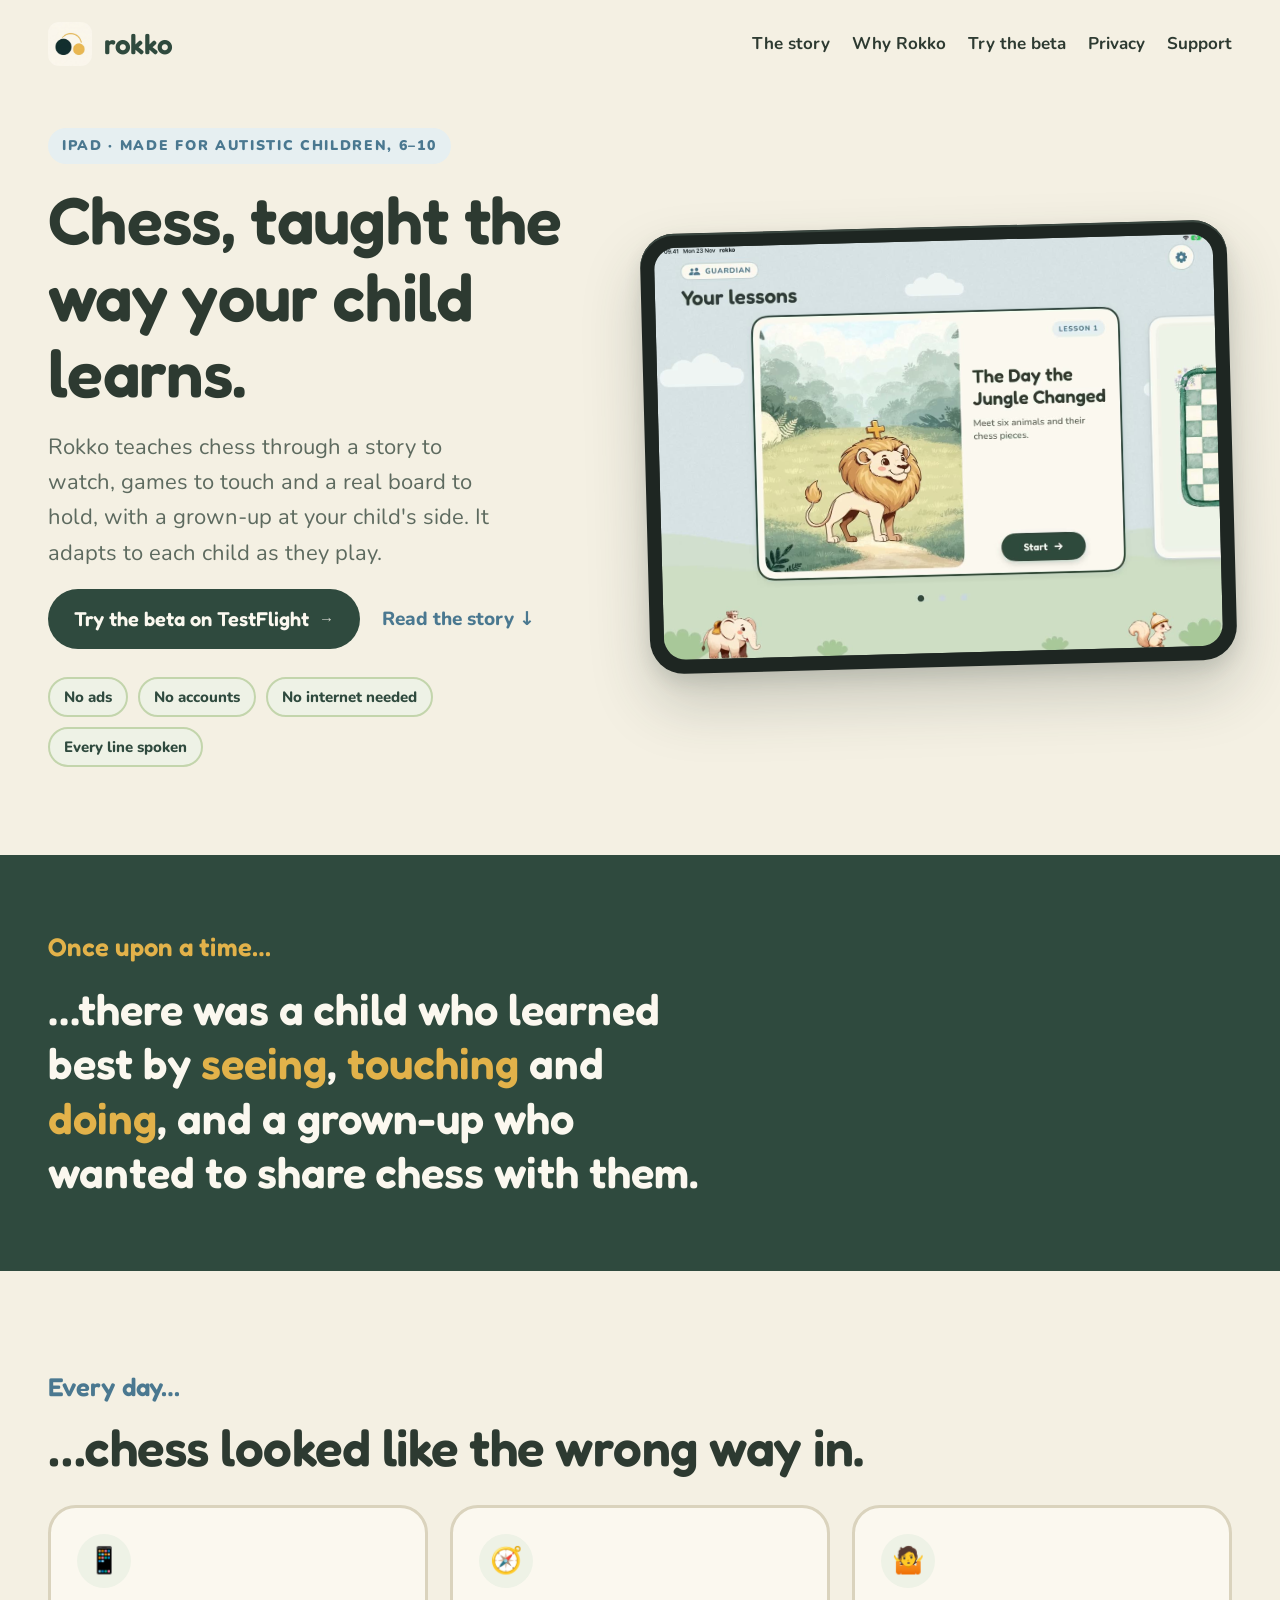
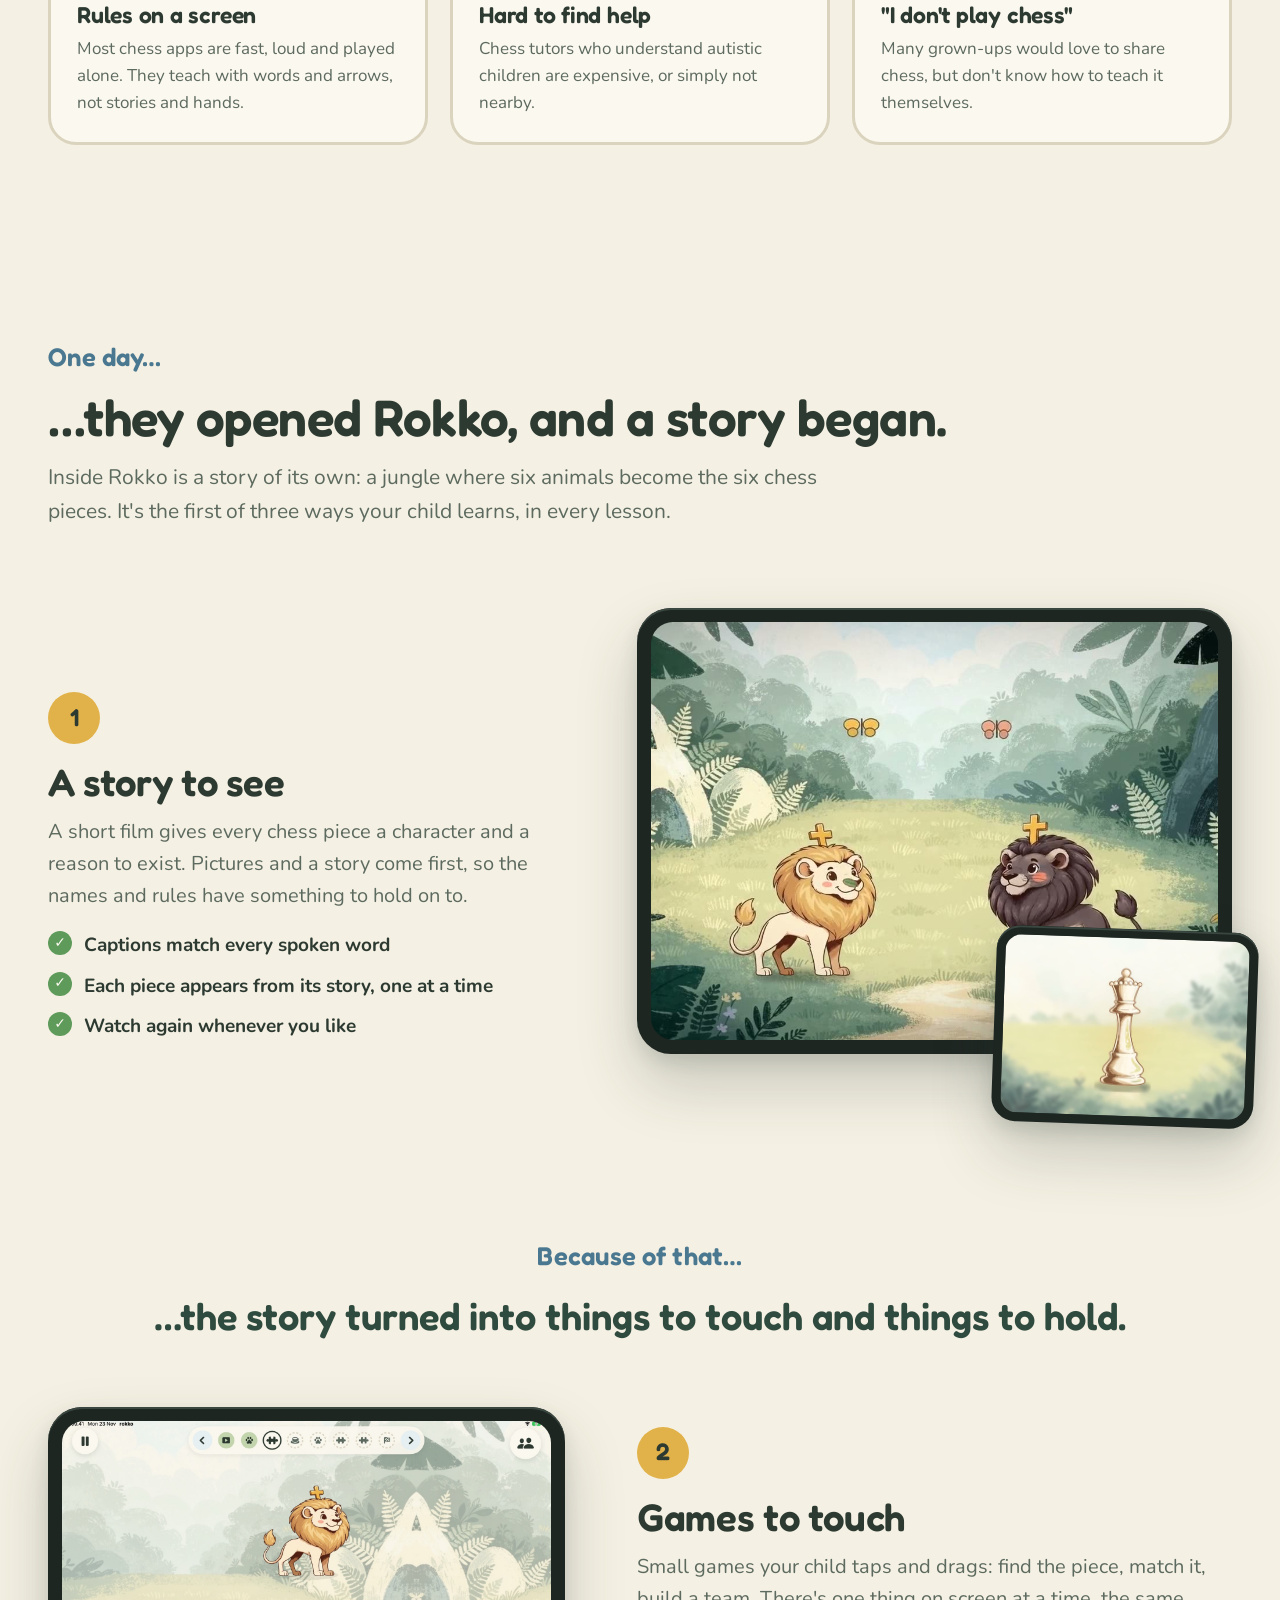
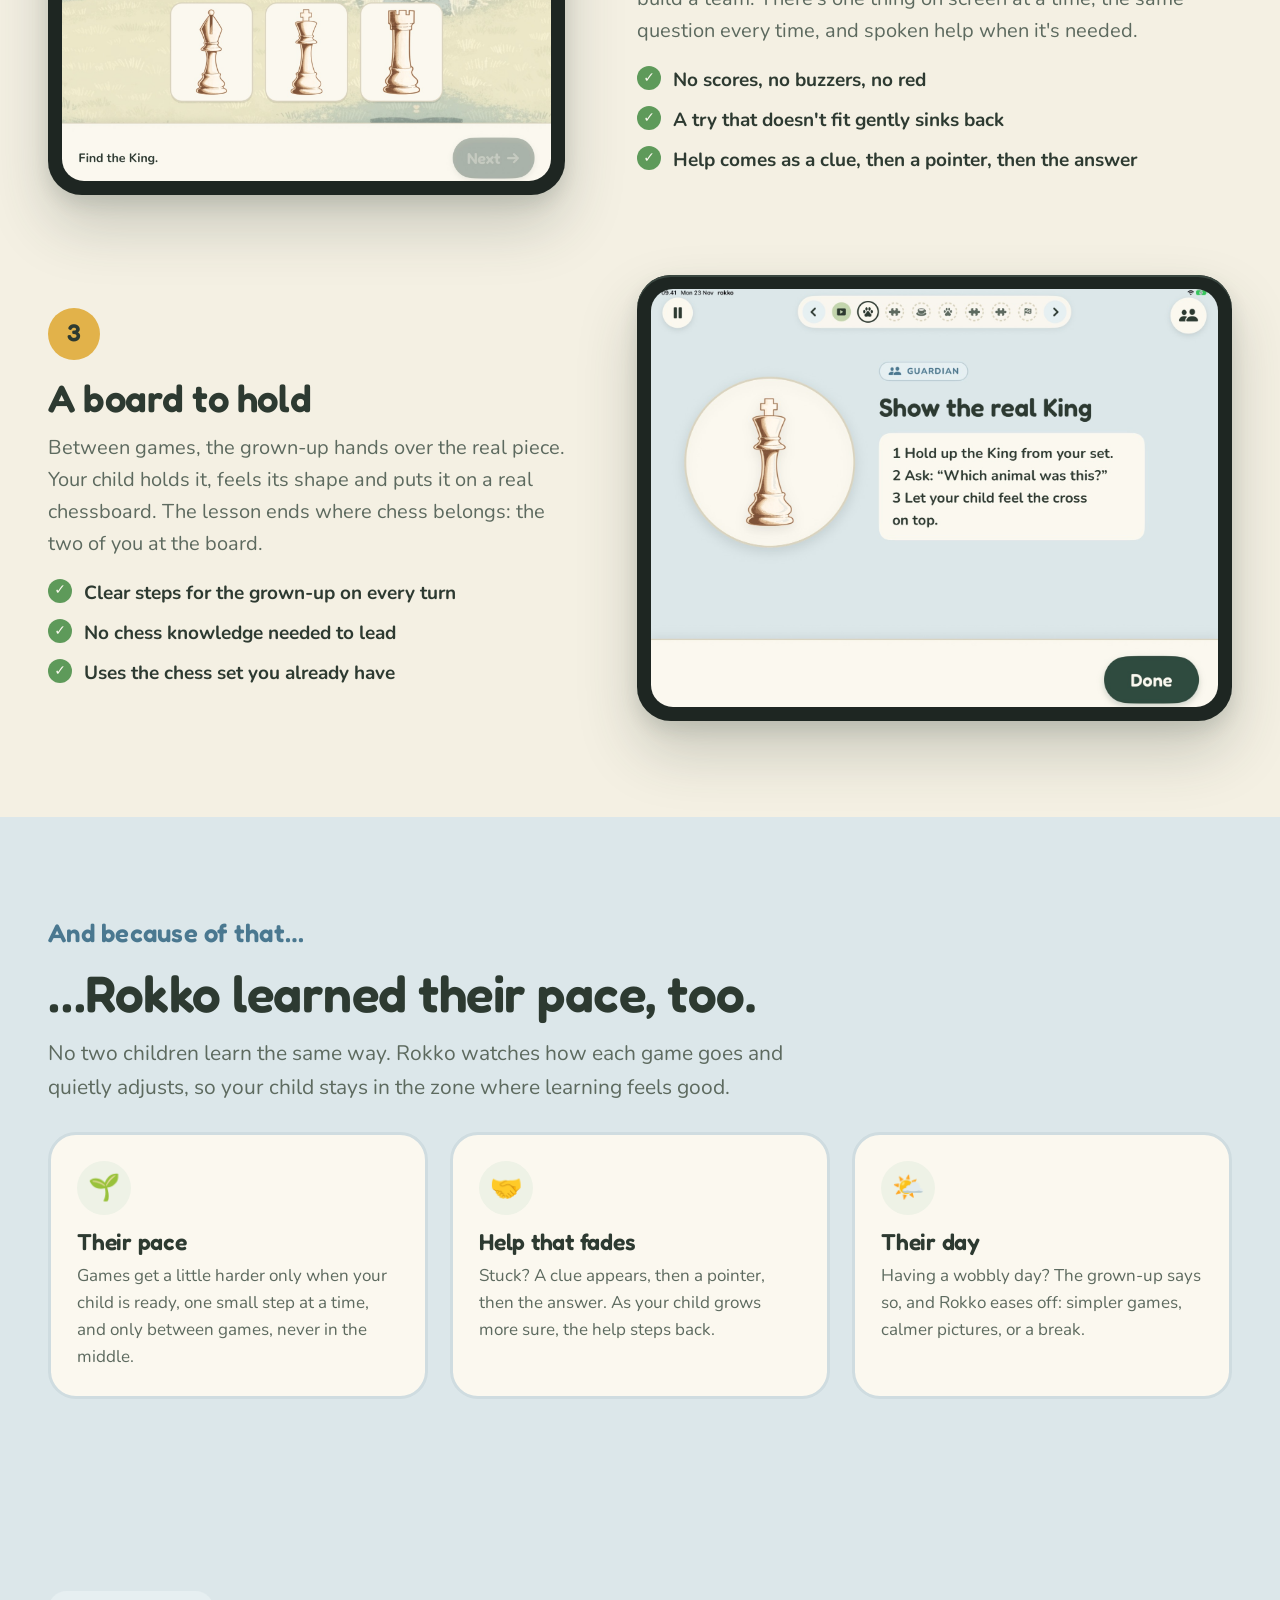
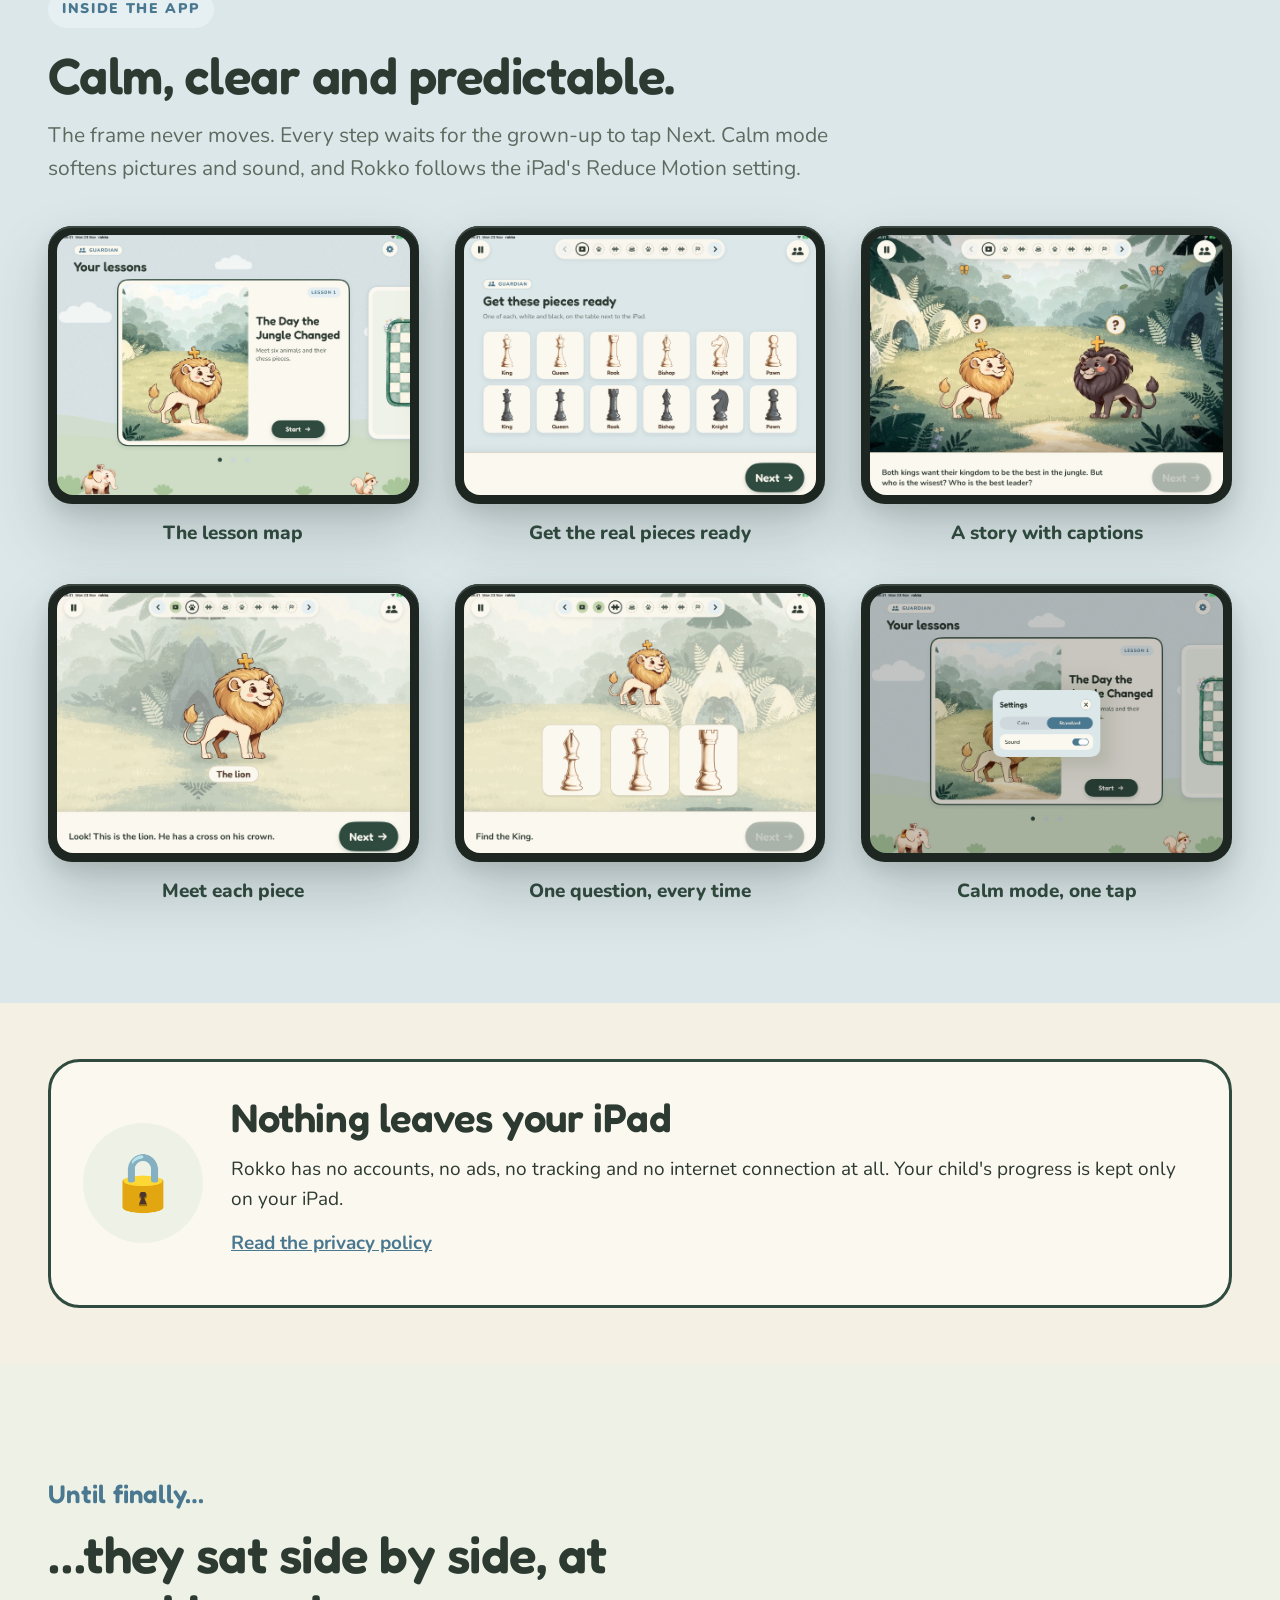
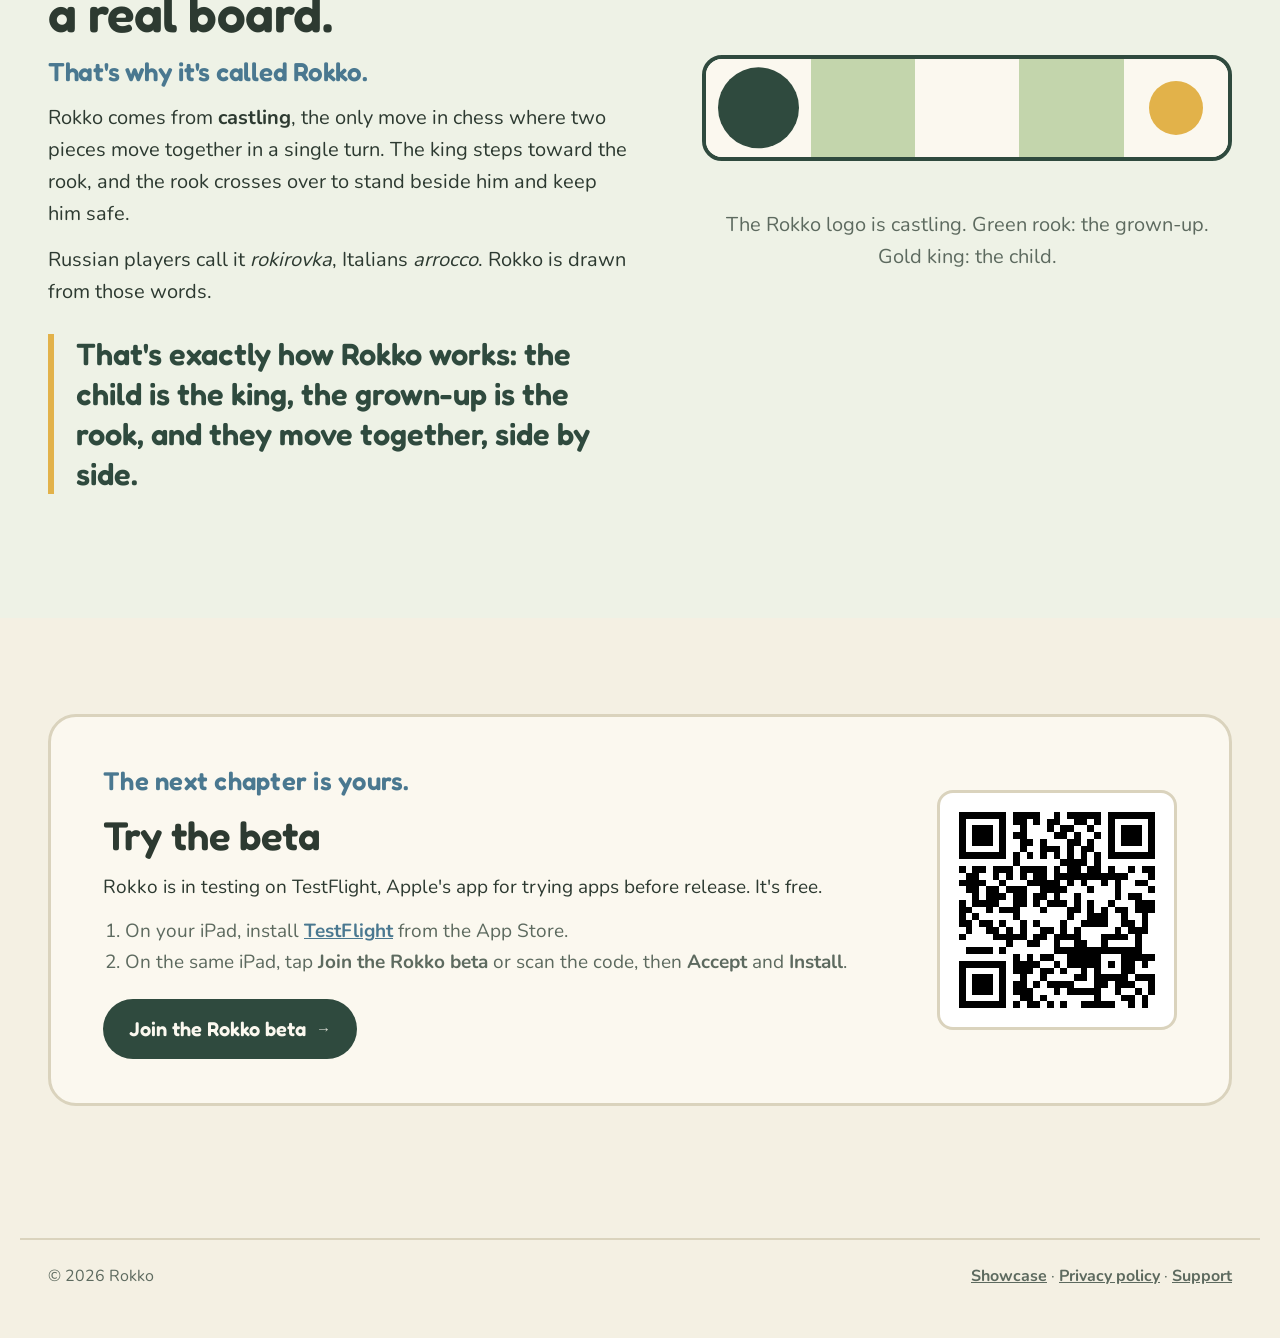
==== commit cd719a06: "Website and showcase: tell it as a frame story (Story Spine: once upon a time … until finally, castl" ====
--- a/Website/index.html
+++ b/Website/index.html
@@ -14,7 +14,7 @@
     <div class="wrap">
       <a class="brand" href="./"><img src="assets/icon.png" alt="">rokko</a>
       <nav class="nav" aria-label="Main">
-        <a href="#ways">How it teaches</a>
+        <a href="#story">The story</a>
         <a href="#why">Why Rokko</a>
         <a href="#beta">Try the beta</a>
         <a href="privacy/">Privacy</a>
@@ -33,7 +33,7 @@
           <p class="lede">Rokko teaches chess through a story to watch, games to touch and a real board to hold, with a grown-up at your child's side. It adapts to each child as they play.</p>
           <div class="actions">
             <a class="badge" href="https://testflight.apple.com/join/FBrUsJDh">Try the beta on TestFlight <small>→</small></a>
-            <a class="text-link" href="#ways">See how it teaches</a>
+            <a class="text-link" href="#story">Read the story ↓</a>
           </div>
           <ul class="chips" aria-label="Rokko at a glance">
             <li>No ads</li><li>No accounts</li><li>No internet needed</li><li>Every line spoken</li>
@@ -45,18 +45,32 @@
       </div>
     </section>
 
-    <!-- Belief -->
-    <section class="statement">
-      <div class="wrap">
-        <p>Many autistic children learn best by <em>seeing</em>, <em>touching</em> and <em>doing</em>. So Rokko doesn't teach chess with rules on a screen.</p>
+    <!-- The frame opens: Once upon a time / Every day -->
+    <section id="story" class="statement">
+      <div class="wrap">
+        <span class="spine">Once upon a time…</span>
+        <p>…there was a child who learned best by <em>seeing</em>, <em>touching</em> and <em>doing</em>, and a grown-up who wanted to share chess with them.</p>
+      </div>
+    </section>
+
+    <section class="everyday">
+      <div class="wrap">
+        <span class="spine spine--dark">Every day…</span>
+        <h2>…chess looked like the wrong way in.</h2>
+        <div class="grid3">
+          <div class="card"><div class="icon" aria-hidden="true">📱</div><h3>Rules on a screen</h3><p>Most chess apps are fast, loud and played alone. They teach with words and arrows, not stories and hands.</p></div>
+          <div class="card"><div class="icon" aria-hidden="true">🧭</div><h3>Hard to find help</h3><p>Chess tutors who understand autistic children are expensive, or simply not nearby.</p></div>
+          <div class="card"><div class="icon" aria-hidden="true">🤷</div><h3>"I don't play chess"</h3><p>Many grown-ups would love to share chess, but don't know how to teach it themselves.</p></div>
+        </div>
       </div>
     </section>
 
     <!-- Three ways -->
     <section id="ways" class="ways">
       <div class="wrap">
-        <span class="eyebrow">How it teaches</span>
-        <h2>Three ways of learning, in every lesson.</h2>
+        <span class="spine spine--dark">One day…</span>
+        <h2>…they opened Rokko, and a story began.</h2>
+        <p class="sub">Inside Rokko is a story of its own: a jungle where six animals become the six chess pieces. It's the first of three ways your child learns, in every lesson.</p>
 
         <article class="feature">
           <div class="feature-text">
@@ -71,6 +85,9 @@
           </div>
         </article>
 
+        <div class="spine-break"><span class="spine spine--dark">Because of that…</span>
+          <p>…the story turned into things to touch and things to hold.</p></div>
+
         <article class="feature feature--flip">
           <div class="feature-text">
             <span class="num">2</span>
@@ -96,8 +113,8 @@
     <!-- Adapts -->
     <section class="adapts band">
       <div class="wrap">
-        <span class="eyebrow">Made for each child</span>
-        <h2>It adapts to your child.</h2>
+        <span class="spine spine--dark">And because of that…</span>
+        <h2>…Rokko learned their pace, too.</h2>
         <p class="sub">No two children learn the same way. Rokko watches how each game goes and quietly adjusts, so your child stays in the zone where learning feels good.</p>
         <div class="grid3">
           <div class="card"><div class="icon" aria-hidden="true">🌱</div><h3>Their pace</h3><p>Games get a little harder only when your child is ready, one small step at a time, and only between games, never in the middle.</p></div>
@@ -107,26 +124,6 @@
       </div>
     </section>
 
-    <!-- Why Rokko -->
-    <section id="why" class="why">
-      <div class="wrap">
-        <div class="why-text">
-          <span class="eyebrow">Why “Rokko”</span>
-          <h2>Two pieces. One move. Side by side.</h2>
-          <p>Rokko comes from <strong>castling</strong>, the only move in chess where two pieces move together in a single turn. The king steps toward the rook, and the rook crosses over to stand beside him and keep him safe.</p>
-          <p>Russian players call it <em>rokirovka</em>, Italians <em>arrocco</em>. Rokko is drawn from those words.</p>
-          <p class="pull">That's exactly how Rokko works: the child is the king, the grown-up is the rook, and they move together, side by side.</p>
-        </div>
-        <div class="castle" aria-hidden="true">
-          <div class="castle-board">
-            <span></span><span></span><span></span><span></span><span></span>
-            <div class="castle-rook"></div>
-            <div class="castle-king"></div>
-          </div>
-          <p class="castle-caption">The Rokko logo is castling. Green rook: the grown-up. Gold king: the child.</p>
-        </div>
-      </div>
-    </section>
 
     <!-- Gallery -->
     <section class="gallery band">
@@ -159,11 +156,34 @@
       </div>
     </section>
 
+    <!-- The frame closes: Until finally -->
+    <section id="why" class="why">
+      <div class="wrap">
+        <div class="why-text">
+          <span class="spine spine--dark">Until finally…</span>
+          <h2>…they sat side by side, at a real board.</h2>
+          <h3 class="why-title">That's why it's called Rokko.</h3>
+          <p>Rokko comes from <strong>castling</strong>, the only move in chess where two pieces move together in a single turn. The king steps toward the rook, and the rook crosses over to stand beside him and keep him safe.</p>
+          <p>Russian players call it <em>rokirovka</em>, Italians <em>arrocco</em>. Rokko is drawn from those words.</p>
+          <p class="pull">That's exactly how Rokko works: the child is the king, the grown-up is the rook, and they move together, side by side.</p>
+        </div>
+        <div class="castle" aria-hidden="true">
+          <div class="castle-board">
+            <span></span><span></span><span></span><span></span><span></span>
+            <div class="castle-rook"></div>
+            <div class="castle-king"></div>
+          </div>
+          <p class="castle-caption">The Rokko logo is castling. Green rook: the grown-up. Gold king: the child.</p>
+        </div>
+      </div>
+    </section>
+
     <!-- Beta -->
     <section id="beta" class="beta-band">
       <div class="wrap">
         <div class="beta">
           <div>
+            <span class="spine spine--dark">The next chapter is yours.</span>
             <h2>Try the beta</h2>
             <p>Rokko is in testing on TestFlight, Apple's app for trying apps before release. It's free.</p>
             <ol>
--- a/Website/assets/site.css
+++ b/Website/assets/site.css
@@ -214,3 +214,14 @@
 }
 /* Big screens */
 @media (min-width: 1800px) { html { font-size: 112%; } body.product { font-size: 21px; } .wrap { max-width: 1520px; } }
+
+/* Story Spine chapter markers (the frame) */
+.spine { display: block; font-family: "Fredoka", sans-serif; font-weight: 600; font-size: clamp(20px, 2vw, 26px); color: var(--honey);
+  letter-spacing: 0.01em; margin-bottom: 10px; }
+.spine--dark { color: var(--teal); }
+.statement .spine { margin-bottom: 14px; }
+.everyday { padding: 96px 0; }
+.everyday h2 { font-size: clamp(34px, 4vw, 52px); }
+.spine-break { margin: 110px 0 -20px; text-align: center; }
+.spine-break p { font-family: "Fredoka", sans-serif; font-size: clamp(26px, 3vw, 38px); color: var(--leaf); margin: 0; }
+.why-title { font-size: 26px; color: var(--teal); margin: 6px 0 16px; }
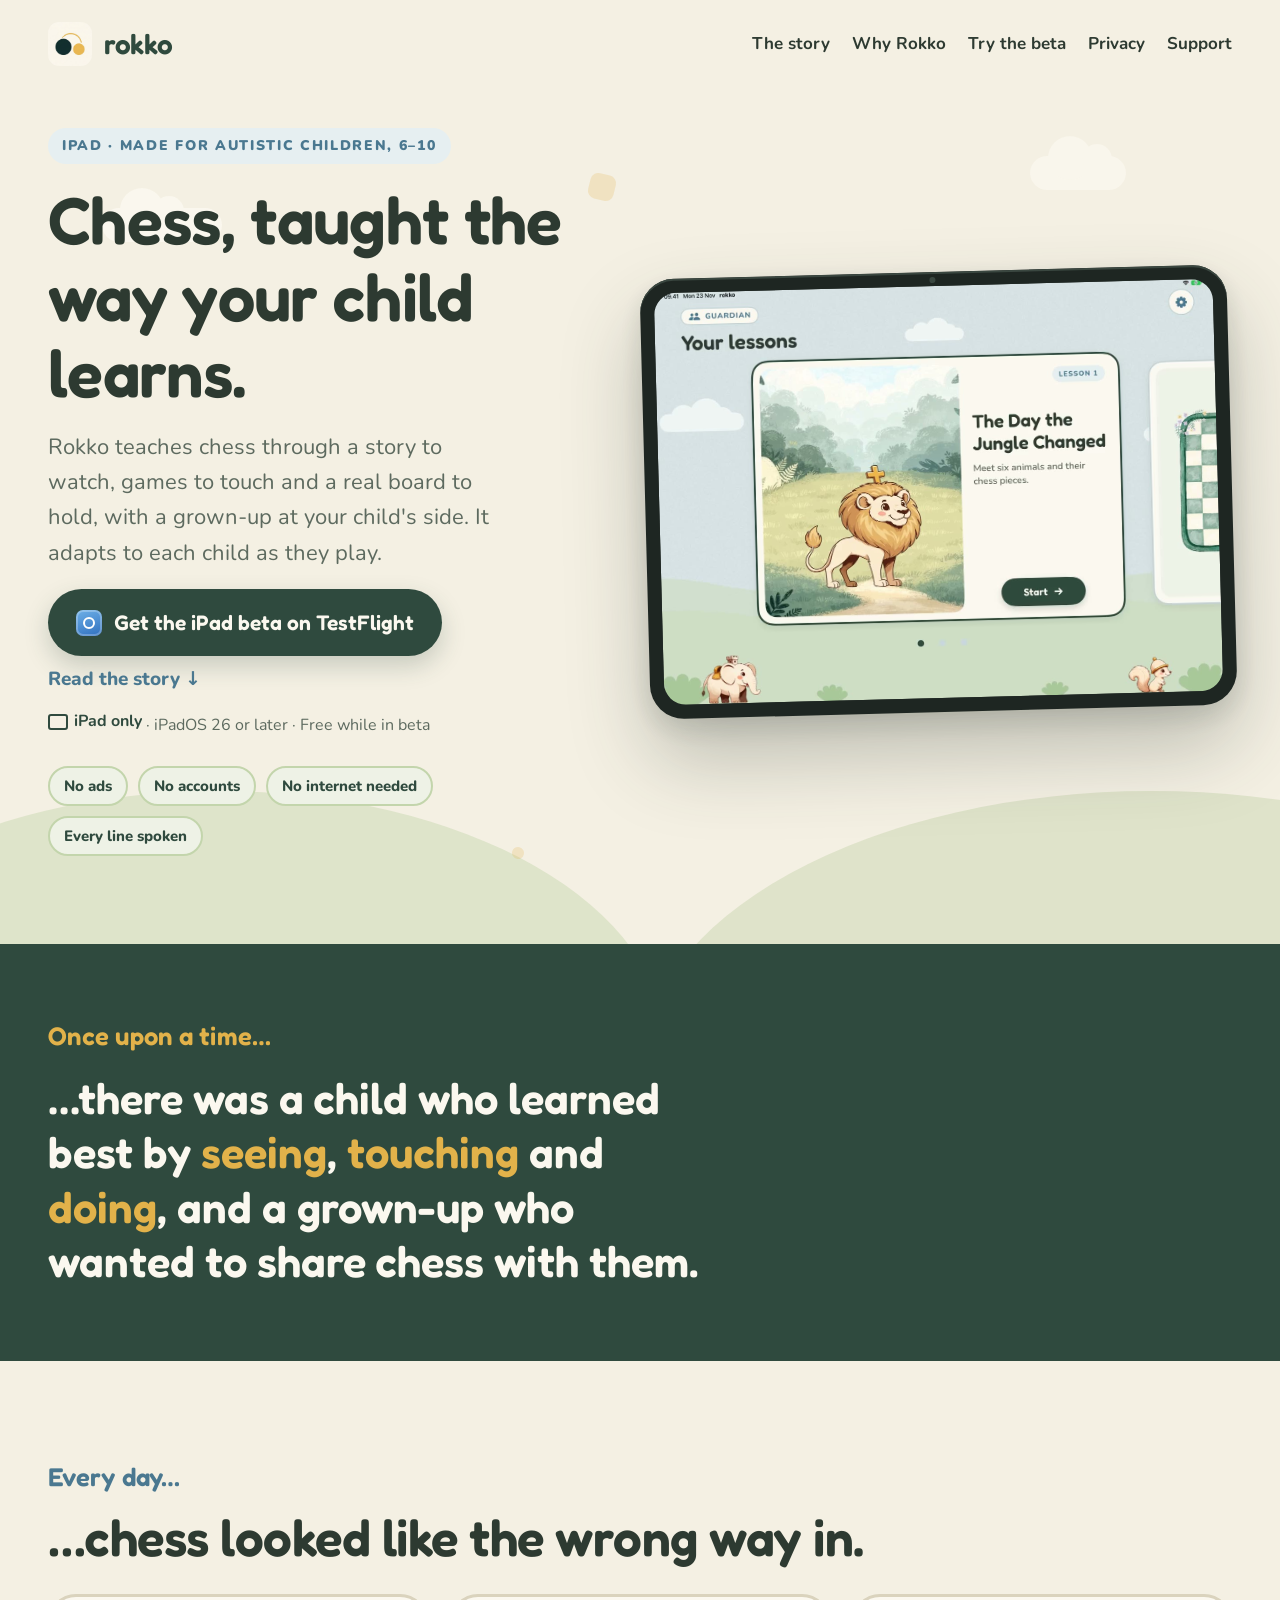
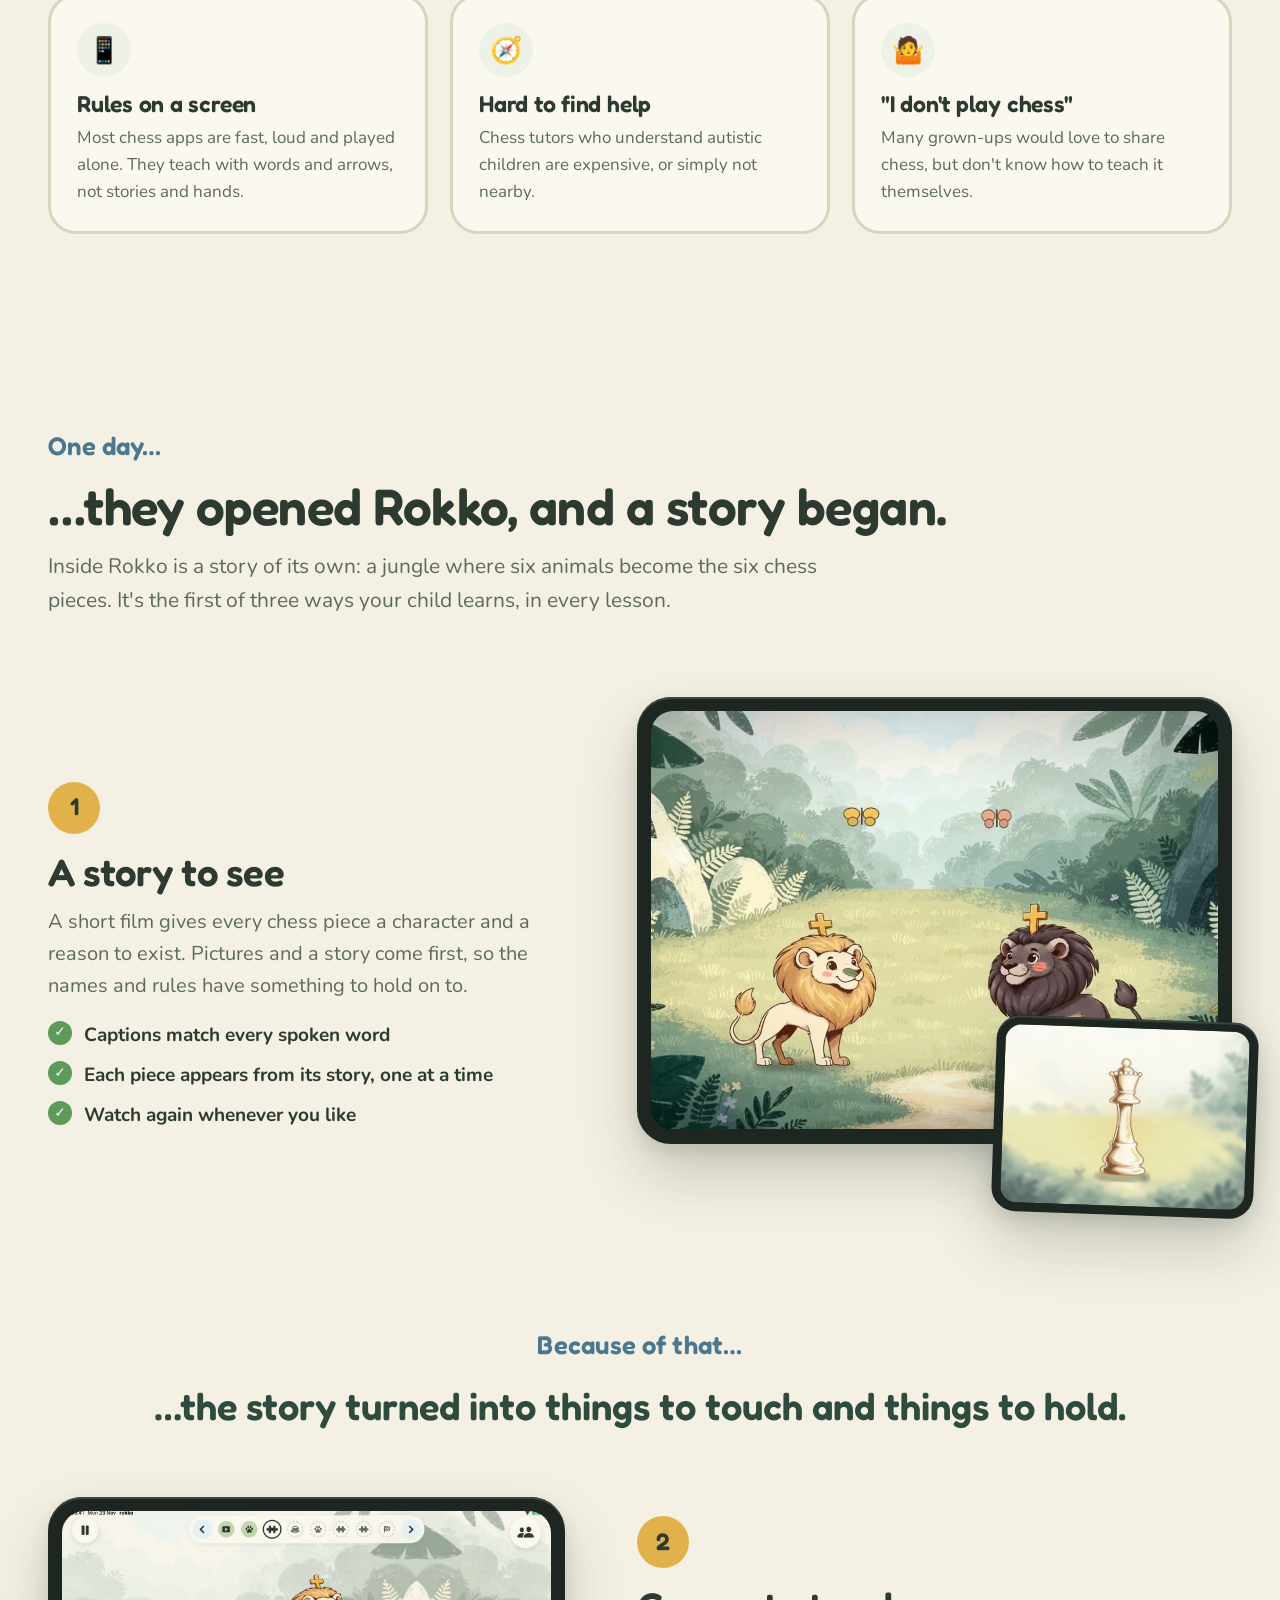
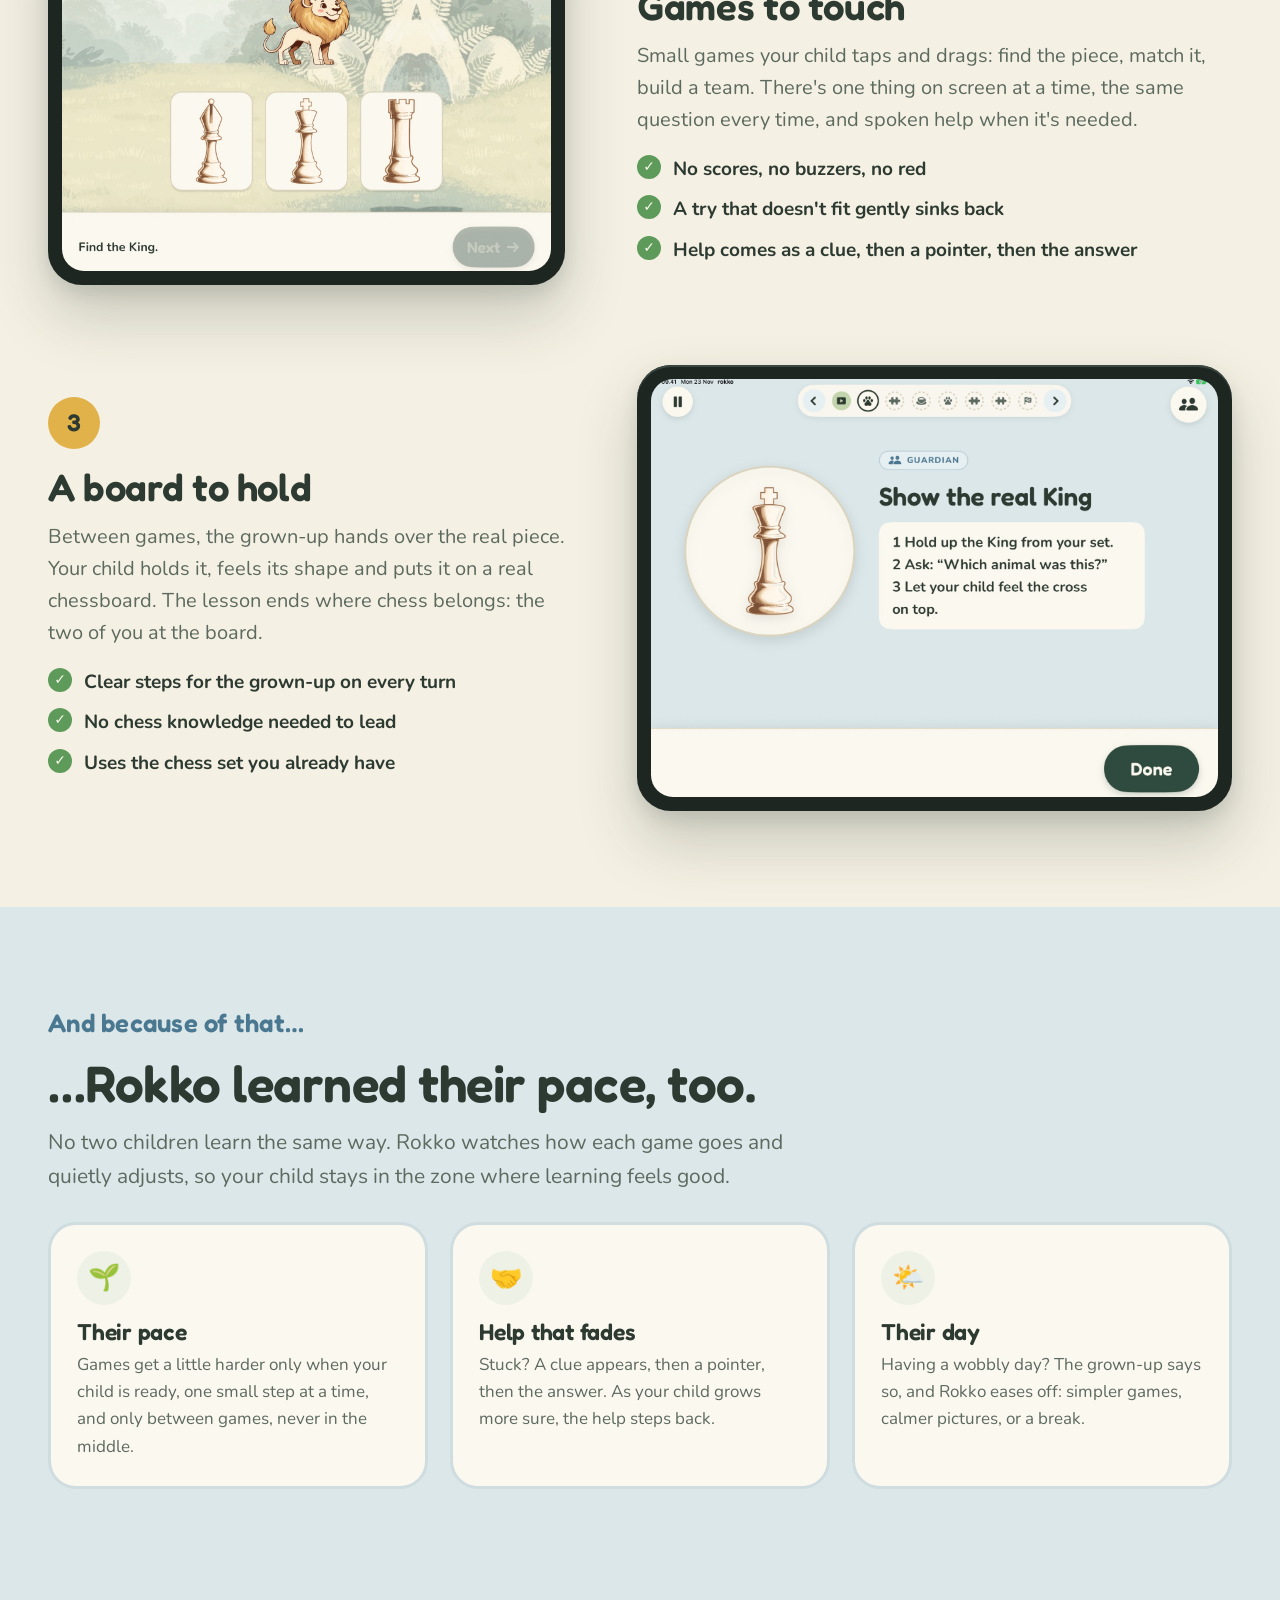
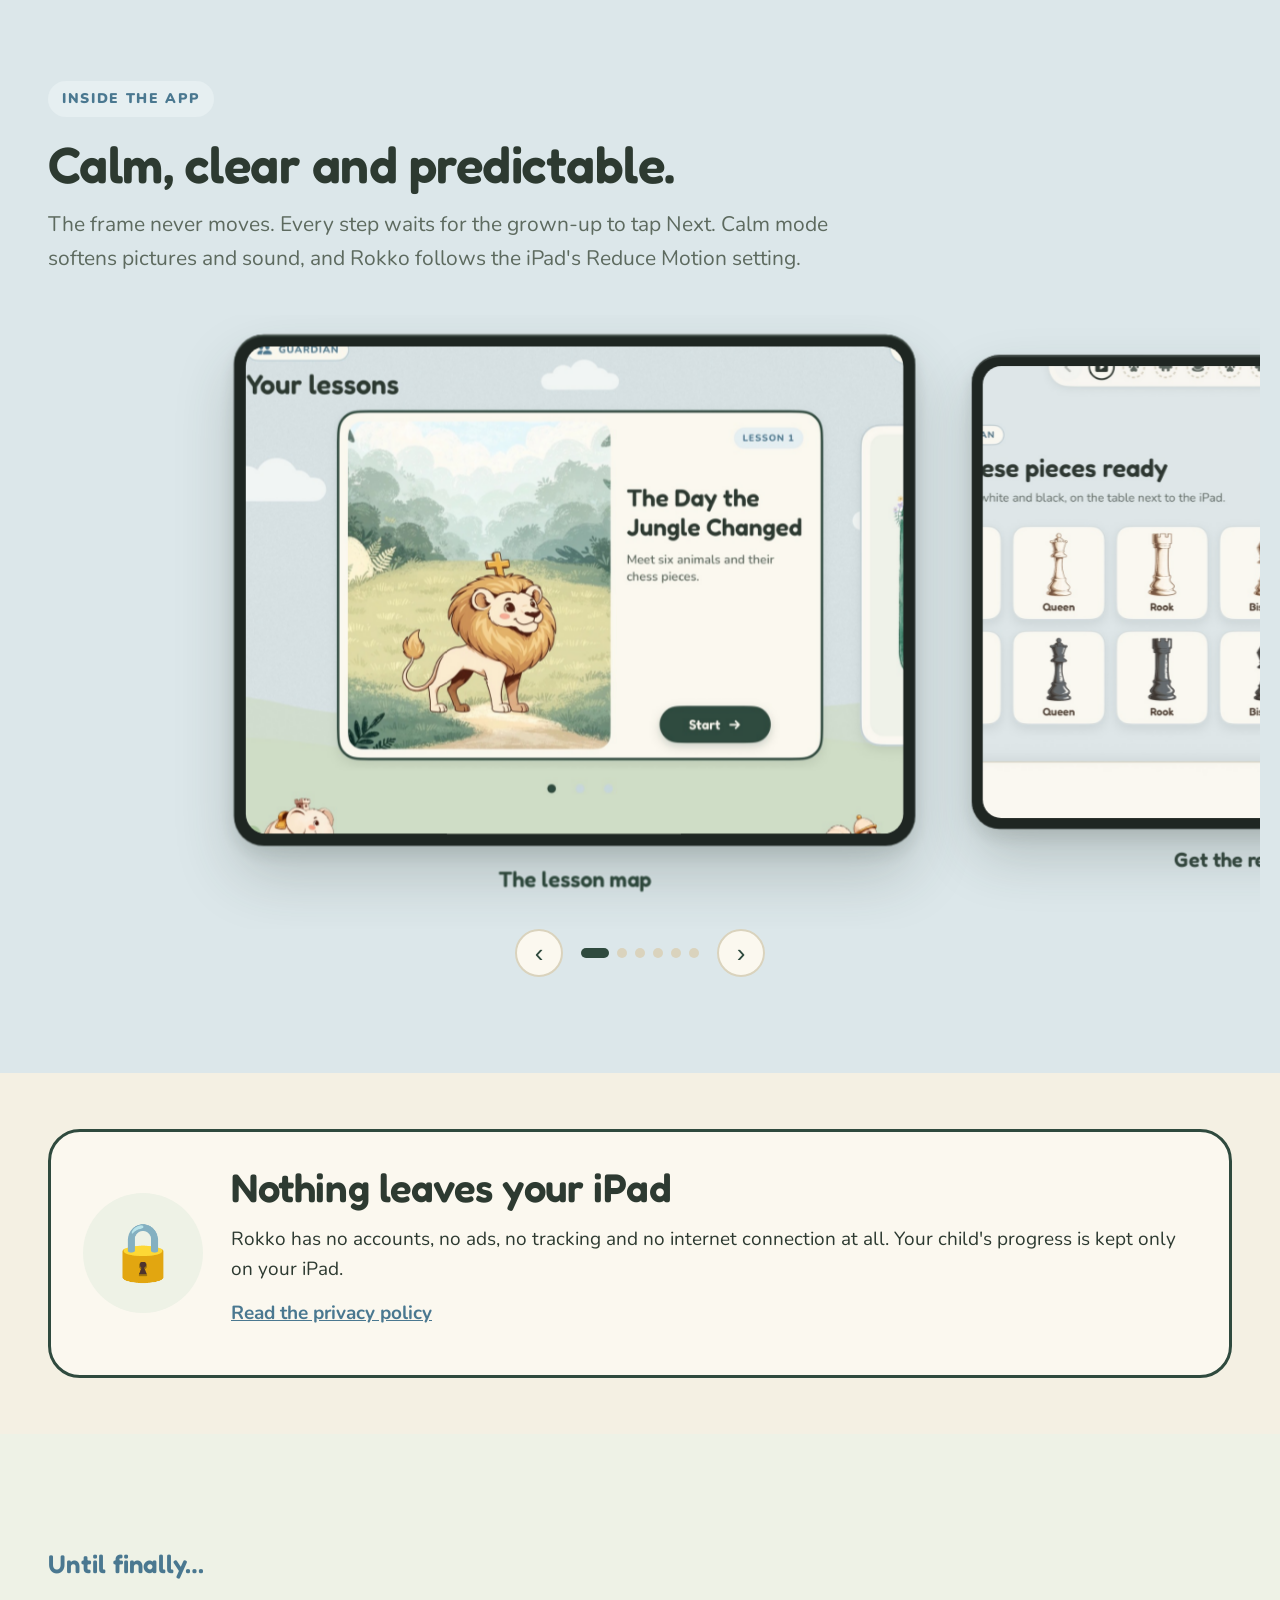
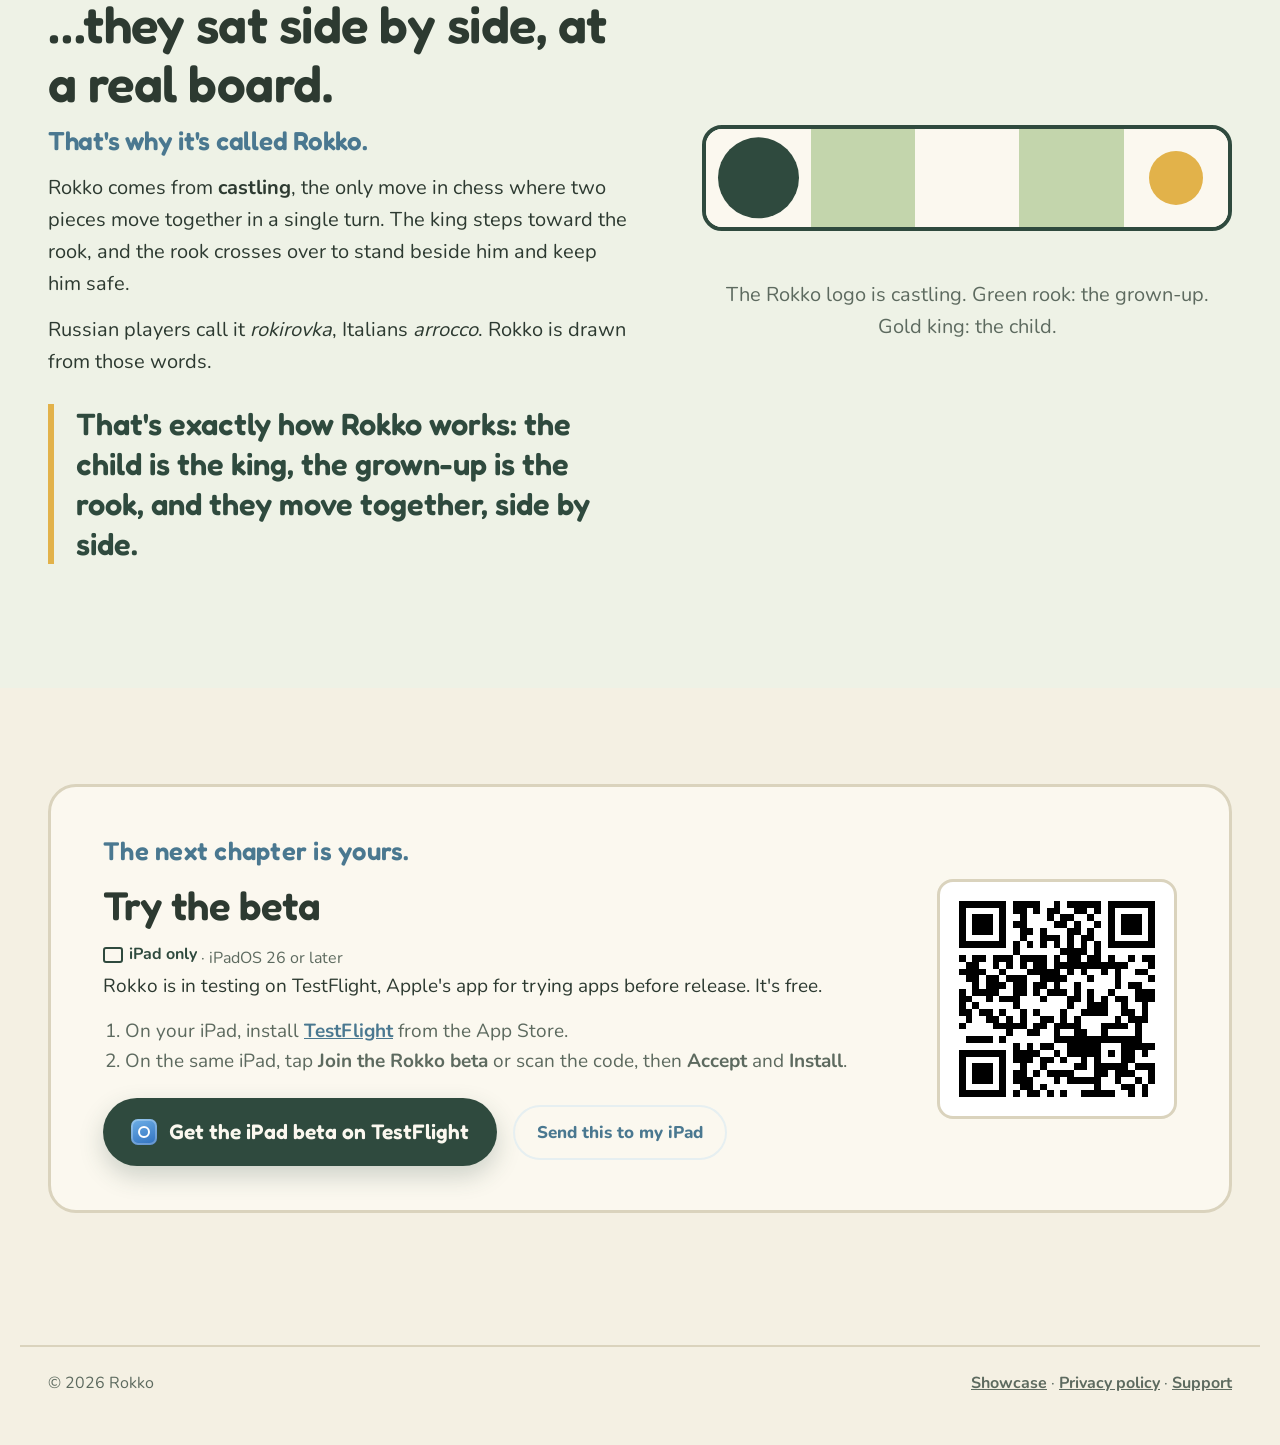
==== commit 3ea0698f: "Website: phone-first polish (big landscape iPad hero, 14 s reel, readable close-ups, swipe carousel," ====
--- a/Website/index.html
+++ b/Website/index.html
@@ -26,20 +26,25 @@
   <main>
     <!-- Hero -->
     <section class="hero">
+      <div class="scenery" aria-hidden="true">
+        <div class="layer far" data-depth="0.25"><i class="hill h1"></i><i class="hill h2"></i><i class="cloud c1"></i><i class="cloud c2"></i></div>
+        <div class="layer mid" data-depth="0.55"><i class="sq s1"></i><i class="sq s2"></i><i class="sq s3"></i><i class="sq s4"></i></div>
+      </div>
       <div class="wrap">
         <div>
           <span class="eyebrow">iPad · made for autistic children, 6–10</span>
           <h1>Chess, taught the way your child learns.</h1>
           <p class="lede">Rokko teaches chess through a story to watch, games to touch and a real board to hold, with a grown-up at your child's side. It adapts to each child as they play.</p>
           <div class="actions">
-            <a class="badge" href="https://testflight.apple.com/join/FBrUsJDh">Try the beta on TestFlight <small>→</small></a>
+            <a class="badge badge--big" href="https://testflight.apple.com/join/FBrUsJDh"><span class="tf" aria-hidden="true"></span>Get the iPad beta on TestFlight</a>
             <a class="text-link" href="#story">Read the story ↓</a>
           </div>
+          <p class="ipad-only"><b>iPad only</b> · iPadOS 26 or later · Free while in beta</p>
           <ul class="chips" aria-label="Rokko at a glance">
             <li>No ads</li><li>No accounts</li><li>No internet needed</li><li>Every line spoken</li>
           </ul>
         </div>
-        <div class="ipad ipad--hero">
+        <div class="ipad ipad--hero"><i class="cam" aria-hidden="true"></i>
           <video src="media/reel.mp4" poster="media/reel-poster.jpg" autoplay muted loop playsinline aria-label="Rokko on iPad: the lesson map, the story, a piece appearing, the grown-up's turn and a game"></video>
         </div>
       </div>
@@ -57,7 +62,7 @@
       <div class="wrap">
         <span class="spine spine--dark">Every day…</span>
         <h2>…chess looked like the wrong way in.</h2>
-        <div class="grid3">
+        <div class="grid3 swipe">
           <div class="card"><div class="icon" aria-hidden="true">📱</div><h3>Rules on a screen</h3><p>Most chess apps are fast, loud and played alone. They teach with words and arrows, not stories and hands.</p></div>
           <div class="card"><div class="icon" aria-hidden="true">🧭</div><h3>Hard to find help</h3><p>Chess tutors who understand autistic children are expensive, or simply not nearby.</p></div>
           <div class="card"><div class="icon" aria-hidden="true">🤷</div><h3>"I don't play chess"</h3><p>Many grown-ups would love to share chess, but don't know how to teach it themselves.</p></div>
@@ -73,39 +78,39 @@
         <p class="sub">Inside Rokko is a story of its own: a jungle where six animals become the six chess pieces. It's the first of three ways your child learns, in every lesson.</p>
 
         <article class="feature">
-          <div class="feature-text">
+          <div class="reveal feature-text">
             <span class="num">1</span>
             <h3>A story to see</h3>
             <p>A short film gives every chess piece a character and a reason to exist. Pictures and a story come first, so the names and rules have something to hold on to.</p>
             <ul class="ticks"><li>Captions match every spoken word</li><li>Each piece appears from its story, one at a time</li><li>Watch again whenever you like</li></ul>
           </div>
-          <div class="media-stack">
+          <div class="reveal media-stack">
             <div class="ipad"><video src="media/story.mp4" poster="media/story-poster.jpg" autoplay muted loop playsinline aria-label="A scene from the Lesson 1 film"></video></div>
             <div class="ipad ipad--small"><video src="media/transform.mp4" poster="media/transform-poster.jpg" autoplay muted loop playsinline aria-label="A character becomes its chess piece"></video></div>
           </div>
         </article>
 
-        <div class="spine-break"><span class="spine spine--dark">Because of that…</span>
+        <div class="reveal spine-break"><span class="spine spine--dark">Because of that…</span>
           <p>…the story turned into things to touch and things to hold.</p></div>
 
         <article class="feature feature--flip">
-          <div class="feature-text">
+          <div class="reveal feature-text">
             <span class="num">2</span>
             <h3>Games to touch</h3>
             <p>Small games your child taps and drags: find the piece, match it, build a team. There's one thing on screen at a time, the same question every time, and spoken help when it's needed.</p>
             <ul class="ticks"><li>No scores, no buzzers, no red</li><li>A try that doesn't fit gently sinks back</li><li>Help comes as a clue, then a pointer, then the answer</li></ul>
           </div>
-          <div class="ipad"><img src="media/6_round.jpg" alt="A game: Find the King, with three chess pieces to choose from"></div>
+          <div class="ipad reveal"><picture><source media="(max-width: 700px)" srcset="media/6_round_detail.jpg"><img src="media/6_round.jpg" alt="A game: Find the King, with three chess pieces to choose from"></picture></div>
         </article>
 
         <article class="feature">
-          <div class="feature-text">
+          <div class="reveal feature-text">
             <span class="num">3</span>
             <h3>A board to hold</h3>
             <p>Between games, the grown-up hands over the real piece. Your child holds it, feels its shape and puts it on a real chessboard. The lesson ends where chess belongs: the two of you at the board.</p>
             <ul class="ticks"><li>Clear steps for the grown-up on every turn</li><li>No chess knowledge needed to lead</li><li>Uses the chess set you already have</li></ul>
           </div>
-          <div class="ipad"><img src="media/5_show.jpg" alt="Guardian's turn: Show the real King, with three simple steps"></div>
+          <div class="ipad reveal"><picture><source media="(max-width: 700px)" srcset="media/5_show_detail.jpg"><img src="media/5_show.jpg" alt="Guardian's turn: Show the real King, with three simple steps"></picture></div>
         </article>
       </div>
     </section>
@@ -116,7 +121,7 @@
         <span class="spine spine--dark">And because of that…</span>
         <h2>…Rokko learned their pace, too.</h2>
         <p class="sub">No two children learn the same way. Rokko watches how each game goes and quietly adjusts, so your child stays in the zone where learning feels good.</p>
-        <div class="grid3">
+        <div class="grid3 swipe">
           <div class="card"><div class="icon" aria-hidden="true">🌱</div><h3>Their pace</h3><p>Games get a little harder only when your child is ready, one small step at a time, and only between games, never in the middle.</p></div>
           <div class="card"><div class="icon" aria-hidden="true">🤝</div><h3>Help that fades</h3><p>Stuck? A clue appears, then a pointer, then the answer. As your child grows more sure, the help steps back.</p></div>
           <div class="card"><div class="icon" aria-hidden="true">🌤️</div><h3>Their day</h3><p>Having a wobbly day? The grown-up says so, and Rokko eases off: simpler games, calmer pictures, or a break.</p></div>
@@ -131,13 +136,20 @@
         <span class="eyebrow">Inside the app</span>
         <h2>Calm, clear and predictable.</h2>
         <p class="sub">The frame never moves. Every step waits for the grown-up to tap Next. Calm mode softens pictures and sound, and Rokko follows the iPad's Reduce Motion setting.</p>
-        <div class="shots">
-          <figure><div class="ipad"><img src="media/1_home.jpg" alt="The lesson map"></div><figcaption>The lesson map</figcaption></figure>
-          <figure><div class="ipad"><img src="media/2_ready.jpg" alt="Get these pieces ready: the twelve pieces needed"></div><figcaption>Get the real pieces ready</figcaption></figure>
-          <figure><div class="ipad"><img src="media/3_film.jpg" alt="The film with captions"></div><figcaption>A story with captions</figcaption></figure>
-          <figure><div class="ipad"><img src="media/4_meet.jpg" alt="Meeting a piece"></div><figcaption>Meet each piece</figcaption></figure>
-          <figure><div class="ipad"><img src="media/6_round.jpg" alt="A game"></div><figcaption>One question, every time</figcaption></figure>
-          <figure><div class="ipad"><img src="media/7_settings.jpg" alt="Settings: Calm or Standard, and sound"></div><figcaption>Calm mode, one tap</figcaption></figure>
+        <div class="carousel" data-carousel>
+          <div class="track">
+          <figure class="slide"><div class="ipad"><div class="art"><picture><source media="(max-width: 700px)" srcset="media/1_home_detail.jpg"><img src="media/1_home.jpg" alt="The lesson map"></picture></div></div><figcaption>The lesson map</figcaption></figure>
+          <figure class="slide"><div class="ipad"><div class="art"><picture><source media="(max-width: 700px)" srcset="media/2_ready_detail.jpg"><img src="media/2_ready.jpg" alt="Get these pieces ready: the twelve pieces needed"></picture></div></div><figcaption>Get the real pieces ready</figcaption></figure>
+          <figure class="slide"><div class="ipad"><div class="art"><picture><source media="(max-width: 700px)" srcset="media/3_film_detail.jpg"><img src="media/3_film.jpg" alt="The film with captions"></picture></div></div><figcaption>A story with captions</figcaption></figure>
+          <figure class="slide"><div class="ipad"><div class="art"><picture><source media="(max-width: 700px)" srcset="media/4_meet_detail.jpg"><img src="media/4_meet.jpg" alt="Meeting a piece"></picture></div></div><figcaption>Meet each piece</figcaption></figure>
+          <figure class="slide"><div class="ipad"><div class="art"><picture><source media="(max-width: 700px)" srcset="media/6_round_detail.jpg"><img src="media/6_round.jpg" alt="A game"></picture></div></div><figcaption>One question, every time</figcaption></figure>
+          <figure class="slide"><div class="ipad"><div class="art"><picture><source media="(max-width: 700px)" srcset="media/7_settings_detail.jpg"><img src="media/7_settings.jpg" alt="Settings: Calm or Standard, and sound"></picture></div></div><figcaption>Calm mode, one tap</figcaption></figure>
+          </div>
+          <div class="carousel-ui">
+            <button class="arrow" data-dir="-1" aria-label="Previous screen">‹</button>
+            <div class="dots" role="tablist" aria-label="Screens"></div>
+            <button class="arrow" data-dir="1" aria-label="Next screen">›</button>
+          </div>
         </div>
       </div>
     </section>
@@ -145,7 +157,7 @@
     <!-- Promise -->
     <section>
       <div class="wrap">
-        <div class="promise">
+        <div class="reveal promise">
           <div class="lock" aria-hidden="true">🔒</div>
           <div>
             <h2>Nothing leaves your iPad</h2>
@@ -167,7 +179,7 @@
           <p>Russian players call it <em>rokirovka</em>, Italians <em>arrocco</em>. Rokko is drawn from those words.</p>
           <p class="pull">That's exactly how Rokko works: the child is the king, the grown-up is the rook, and they move together, side by side.</p>
         </div>
-        <div class="castle" aria-hidden="true">
+        <div class="reveal castle" aria-hidden="true">
           <div class="castle-board">
             <span></span><span></span><span></span><span></span><span></span>
             <div class="castle-rook"></div>
@@ -181,22 +193,29 @@
     <!-- Beta -->
     <section id="beta" class="beta-band">
       <div class="wrap">
-        <div class="beta">
+        <div class="reveal beta">
           <div>
             <span class="spine spine--dark">The next chapter is yours.</span>
             <h2>Try the beta</h2>
+            <p class="ipad-only"><b>iPad only</b> · iPadOS 26 or later</p>
             <p>Rokko is in testing on TestFlight, Apple's app for trying apps before release. It's free.</p>
             <ol>
               <li>On your iPad, install <a href="https://apps.apple.com/app/testflight/id899247664">TestFlight</a> from the App Store.</li>
               <li>On the same iPad, tap <strong>Join the Rokko beta</strong> or scan the code, then <strong>Accept</strong> and <strong>Install</strong>.</li>
             </ol>
-            <a class="badge" href="https://testflight.apple.com/join/FBrUsJDh">Join the Rokko beta <small>→</small></a>
+            <div class="beta-actions">
+              <a class="badge badge--big" href="https://testflight.apple.com/join/FBrUsJDh"><span class="tf" aria-hidden="true"></span>Get the iPad beta on TestFlight</a>
+              <button class="ghost" data-share>Send this to my iPad</button>
+            </div>
+            <p class="share-note" data-share-note hidden>Link copied. Paste it into a message to yourself and open it on your iPad.</p>
           </div>
           <img class="qr" src="media/testflight-qr.png" alt="QR code for the Rokko TestFlight beta">
         </div>
       </div>
     </section>
   </main>
+
+  <a class="sticky-cta" href="#beta"><span class="tf" aria-hidden="true"></span>Get the iPad beta <small>iPad only</small></a>
 
   <footer>
     <div class="wrap">
@@ -204,5 +223,6 @@
       <span><a href="showcase/">Showcase</a> · <a href="privacy/">Privacy policy</a> · <a href="support/">Support</a></span>
     </div>
   </footer>
+  <script src="assets/site.js" defer></script>
 </body>
 </html>
--- a/Website/assets/site.css
+++ b/Website/assets/site.css
@@ -178,15 +178,15 @@
 .castle-rook::before { width: 78%; aspect-ratio: 1; background: var(--leaf); }
 .castle-king::before { width: 52%; aspect-ratio: 1; background: var(--honey); }
 .castle-rook b, .castle-king b { position: absolute; top: 108%; font-size: 15px; color: var(--leaf); white-space: nowrap; }
-.castle-rook { left: 0; transform: translateY(-50%); animation: rook 6s cubic-bezier(.4,0,.2,1) infinite; }
+.castle-rook { z-index: 2; left: 0; transform: translateY(-50%); animation: rook 6s cubic-bezier(.4,0,.2,1) infinite; }
 .castle-king { left: 80%; transform: translateY(-50%); animation: king 6s cubic-bezier(.4,0,.2,1) infinite; }
-@keyframes king { 0%, 15% { left: 80%; } 35%, 85% { left: 40%; } 100% { left: 80%; } }
-@keyframes rook { 0%, 22% { left: 0; } 45%, 85% { left: 20%; } 100% { left: 0; } }
+@keyframes king { 0%, 10% { left: 80%; } 28%, 85% { left: 40%; } 100% { left: 80%; } }
+@keyframes rook { 0%, 30% { left: 0; transform: translateY(-50%) scale(1); } 42% { transform: translateY(-50%) scale(1.12); } 55%, 85% { left: 60%; transform: translateY(-50%) scale(1); } 100% { left: 0; transform: translateY(-50%) scale(1); } }
 .castle { padding-bottom: 40px; }
 .castle-caption { margin-top: 48px; color: var(--ink-soft); font-size: 16px; text-align: center; }
 @media (prefers-reduced-motion: reduce) {
   .castle-rook, .castle-king { animation: none; }
-  .castle-rook { left: 20%; } .castle-king { left: 40%; }
+  .castle-rook { left: 60%; } .castle-king { left: 40%; }
 }
 
 .shots { display: grid; grid-template-columns: repeat(3, 1fr); gap: 36px; margin-top: 40px; }
@@ -225,3 +225,155 @@
 .spine-break { margin: 110px 0 -20px; text-align: center; }
 .spine-break p { font-family: "Fredoka", sans-serif; font-size: clamp(26px, 3vw, 38px); color: var(--leaf); margin: 0; }
 .why-title { font-size: 26px; color: var(--teal); margin: 6px 0 16px; }
+
+/* ======================================================================
+   Polish pass: motion from the app's home screen (RokkoMotion):
+   parallax far 0.25 / mid 0.55, card art drift 0.12, neighbours 0.92 scale,
+   screen fade 300 ms. Reduce Motion: no parallax, fades only.
+   ====================================================================== */
+:root { --ease: cubic-bezier(.4, 0, .2, 1); --fade: 300ms; }
+
+/* Hero scenery (no characters): far hills and clouds, mid floating squares */
+.product .hero { position: relative; overflow: hidden; }
+.product .hero .wrap { position: relative; z-index: 1; }
+.scenery { position: absolute; inset: 0; pointer-events: none; }
+.layer { position: absolute; inset: 0; will-change: transform; }
+.hill { position: absolute; border-radius: 50%; background: var(--sage); opacity: .45; }
+.hill.h1 { width: 70vw; height: 40vw; left: -18vw; bottom: -28vw; }
+.hill.h2 { width: 80vw; height: 44vw; right: -30vw; bottom: -32vw; background: #B7CC9C; opacity: .35; }
+.cloud { position: absolute; height: 34px; border-radius: 999px; background: var(--card); opacity: .9; }
+.cloud::before, .cloud::after { content: ""; position: absolute; border-radius: 50%; background: inherit; }
+.cloud::before { width: 44px; height: 44px; left: 18px; top: -20px; } .cloud::after { width: 30px; height: 30px; left: 52px; top: -12px; }
+.cloud.c1 { width: 120px; left: 8%; top: 14%; } .cloud.c2 { width: 96px; right: 12%; top: 8%; opacity: .7; }
+.sq { position: absolute; border-radius: 8px; background: var(--honey); opacity: .22; transform: rotate(14deg); }
+.sq.s1 { width: 26px; height: 26px; left: 46%; top: 10%; } .sq.s2 { width: 16px; height: 16px; right: 6%; top: 46%; background: var(--teal); }
+.sq.s3 { width: 20px; height: 20px; left: 4%; bottom: 18%; background: var(--moss); } .sq.s4 { width: 12px; height: 12px; left: 40%; bottom: 10%; }
+
+/* iPad: landscape, real bezel and camera */
+.ipad { transition: transform var(--fade) var(--ease); }
+.ipad .cam { position: absolute; z-index: 2; left: 50%; top: 5px; width: 6px; height: 6px; margin-left: -3px; border-radius: 50%; background: #3A4740; }
+.ipad--hero { box-shadow: 0 2px 0 #3A4740 inset, 0 40px 80px rgba(45, 58, 49, .28), 0 10px 24px rgba(45, 58, 49, .14); }
+
+/* CTA */
+.badge { transition: transform var(--fade) var(--ease), box-shadow var(--fade) var(--ease); box-shadow: 0 10px 24px rgba(47, 74, 62, .22); }
+.badge:hover { transform: translateY(-2px); box-shadow: 0 14px 30px rgba(47, 74, 62, .28); }
+.badge:active { transform: scale(.97); }
+.badge--big { font-size: 21px; padding: 17px 28px; gap: 12px; }
+.tf { width: 26px; height: 26px; border-radius: 7px; flex: none; background: linear-gradient(160deg, #6FB1E8, #2F6FBE);
+  box-shadow: inset 0 0 0 2px rgba(255, 255, 255, .25); position: relative; }
+.tf::after { content: ""; position: absolute; inset: 7px; border-radius: 50%; border: 2.5px solid #fff; }
+.ipad-only { margin: 14px 0 0; font-size: 16px; color: var(--ink-soft); }
+.ipad-only b { color: var(--leaf); display: inline-flex; align-items: center; gap: 6px; }
+.ipad-only b::before { content: ""; width: 16px; height: 12px; border: 2px solid currentColor; border-radius: 3px; }
+.beta-actions { display: flex; flex-wrap: wrap; gap: 12px 16px; align-items: center; margin-top: 22px; }
+.beta-actions .badge { margin-top: 0; }
+.ghost { font: 800 17px "Nunito", sans-serif; color: var(--teal); background: transparent; border: 2px solid var(--teal-wash);
+  border-radius: 999px; padding: 14px 22px; cursor: pointer; transition: background var(--fade) var(--ease); }
+.ghost:hover { background: var(--teal-wash); }
+.share-note { margin-top: 12px; color: var(--moss); font-weight: 800; }
+
+/* Reveal (screen fade) */
+.reveal { opacity: 0; transform: translateY(18px); transition: opacity 600ms var(--ease), transform 600ms var(--ease); }
+.reveal.in { opacity: 1; transform: none; }
+
+/* Carousel, like the lesson map */
+.carousel { margin-top: 40px; }
+.track { display: flex; gap: 28px; overflow-x: auto; scroll-snap-type: x mandatory; scrollbar-width: none;
+  padding: 18px calc((100% - min(760px, 84%)) / 2) 30px; margin: 0 -28px; -webkit-overflow-scrolling: touch; }
+.track::-webkit-scrollbar { display: none; }
+.slide { flex: 0 0 min(760px, 84%); margin: 0; scroll-snap-align: center; transition: transform var(--fade) var(--ease), filter var(--fade) var(--ease); }
+.slide .ipad { padding: 12px; border-radius: 30px; }
+.slide .art { position: absolute; inset: 12px; overflow: hidden; border-radius: 20px; }
+.slide .art img { width: 112%; height: 100%; margin-left: -6%; object-fit: cover; display: block; will-change: transform; }
+.slide figcaption { text-align: center; margin-top: 16px; font-family: "Fredoka", sans-serif; font-size: 22px; color: var(--leaf); }
+.carousel-ui { display: flex; align-items: center; justify-content: center; gap: 18px; }
+.arrow { width: 48px; height: 48px; border-radius: 50%; border: 2px solid var(--card-edge); background: var(--card); color: var(--leaf);
+  font-size: 26px; line-height: 1; cursor: pointer; transition: background var(--fade) var(--ease); }
+.arrow:hover { background: var(--sage-wash); }
+.dots { display: flex; gap: 8px; }
+.dots button { width: 10px; height: 10px; padding: 0; border: 0; border-radius: 999px; background: var(--card-edge); cursor: pointer;
+  transition: width var(--fade) var(--ease), background var(--fade) var(--ease); }
+.dots button[aria-selected="true"] { width: 28px; background: var(--leaf); }
+
+/* Sticky CTA (phones) */
+.sticky-cta { display: none; }
+
+/* Card rows */
+.card { transition: transform var(--fade) var(--ease), box-shadow var(--fade) var(--ease); }
+.card:hover { transform: translateY(-3px); box-shadow: 0 14px 30px rgba(45, 58, 49, .08); }
+
+/* ---------------- Phones ---------------- */
+@media (max-width: 700px) {
+  body.product { font-size: 18px; }
+  .wrap { padding: 0 20px; }
+  .top { padding: 14px 0; }
+  .brand { font-size: 24px; } .brand img { width: 38px; height: 38px; }
+
+  /* Hero: headline, then a big landscape iPad, then the pitch and the button */
+  .product .hero { padding: 12px 0 48px; }
+  .product .hero .wrap { display: flex; flex-direction: column; gap: 0; }
+  .product .hero .wrap > div:first-child { display: contents; }
+  .product .hero .eyebrow { order: 1; align-self: flex-start; font-size: 12px; }
+  .product .hero h1 { order: 2; font-size: 40px; margin-bottom: 22px; }
+  .ipad--hero { order: 3; width: calc(100% + 24px); margin: 0 -12px 26px; transform: none; padding: 9px; border-radius: 24px; }
+  .ipad--hero > video { border-radius: 16px; }
+  .product .hero .lede { order: 4; font-size: 19px; }
+  .product .hero .actions { order: 5; flex-direction: column; align-items: stretch; gap: 14px; }
+  .product .hero .ipad-only { order: 6; text-align: center; }
+  .product .hero .chips { order: 7; justify-content: center; }
+  .badge--big { justify-content: center; font-size: 19px; padding: 18px 20px; }
+  .text-link { text-align: center; }
+
+  .statement { padding: 56px 0; }
+  .statement p { font-size: 28px; }
+  .everyday, .ways, .adapts, .gallery, .why, .beta-band { padding: 64px 0; }
+  .feature { margin-top: 48px; gap: 28px; }
+  .feature p, .why p { font-size: 18px; }
+  .spine-break { margin: 72px 0 0; }
+  .media-stack { padding-bottom: 18%; }
+
+  /* Card rows become swipeable */
+  .grid3.swipe { display: flex; overflow-x: auto; scroll-snap-type: x mandatory; gap: 14px; margin: 24px -20px 0; padding: 4px 20px 10px; scrollbar-width: none; }
+  .grid3.swipe::-webkit-scrollbar { display: none; }
+  .grid3.swipe .card { flex: 0 0 78%; scroll-snap-align: center; }
+
+  /* Carousel: close-up crops, nearly full width */
+  .track { gap: 14px; padding: 10px 8vw 22px; margin: 0 -20px; }
+  .slide { flex-basis: 84vw; }
+  .slide .ipad { aspect-ratio: auto; padding: 8px; border-radius: 22px; }
+  .slide .art { position: relative; inset: auto; border-radius: 15px; }
+  .slide .art img { width: 100%; height: auto; margin: 0; }
+  .slide figcaption { font-size: 19px; }
+  .arrow { display: none; }
+
+  .why .wrap { gap: 32px; }
+  .promise { padding: 24px; }
+  .beta-band .beta { padding: 26px 22px; }
+  .beta-actions { flex-direction: column; align-items: stretch; }
+  .beta-actions .ghost { text-align: center; }
+
+  .sticky-cta { display: flex; position: fixed; z-index: 20; left: 14px; right: 14px; bottom: calc(14px + env(safe-area-inset-bottom));
+    align-items: center; justify-content: center; gap: 10px; padding: 16px 18px; border-radius: 999px; background: var(--leaf); color: var(--card);
+    font-family: "Fredoka", sans-serif; font-size: 19px; text-decoration: none; box-shadow: 0 12px 30px rgba(30, 40, 34, .35);
+    transform: translateY(140%); transition: transform 450ms var(--ease); }
+  .sticky-cta small { font-family: "Nunito", sans-serif; font-weight: 800; font-size: 12px; background: rgba(251, 248, 239, .16);
+    padding: 3px 8px; border-radius: 999px; }
+  .sticky-cta.show { transform: none; }
+  footer { padding-bottom: 110px; }
+}
+
+@media (prefers-reduced-motion: reduce) {
+  .layer, .slide .art img { transform: none !important; }
+  .reveal { transform: none; transition: opacity var(--fade) linear; }
+  .slide { transform: none !important; }
+}
+.ipad > picture { position: absolute; inset: 14px; }
+.ipad > picture img { width: 100%; height: 100%; object-fit: cover; border-radius: 22px; display: block; }
+@media (max-width: 700px) {
+  .beta .badge, .beta-band .badge { white-space: normal; text-align: center; }
+  .feature .ipad:has(> picture) { aspect-ratio: auto; padding: 8px; border-radius: 22px; }
+  .feature .ipad > picture { position: static; inset: auto; }
+  .feature .ipad > picture img { height: auto; border-radius: 15px; }
+  .sticky-cta { opacity: 0; pointer-events: none; transition: transform 450ms var(--ease), opacity var(--fade) var(--ease); }
+  .sticky-cta.show { opacity: 1; pointer-events: auto; }
+}
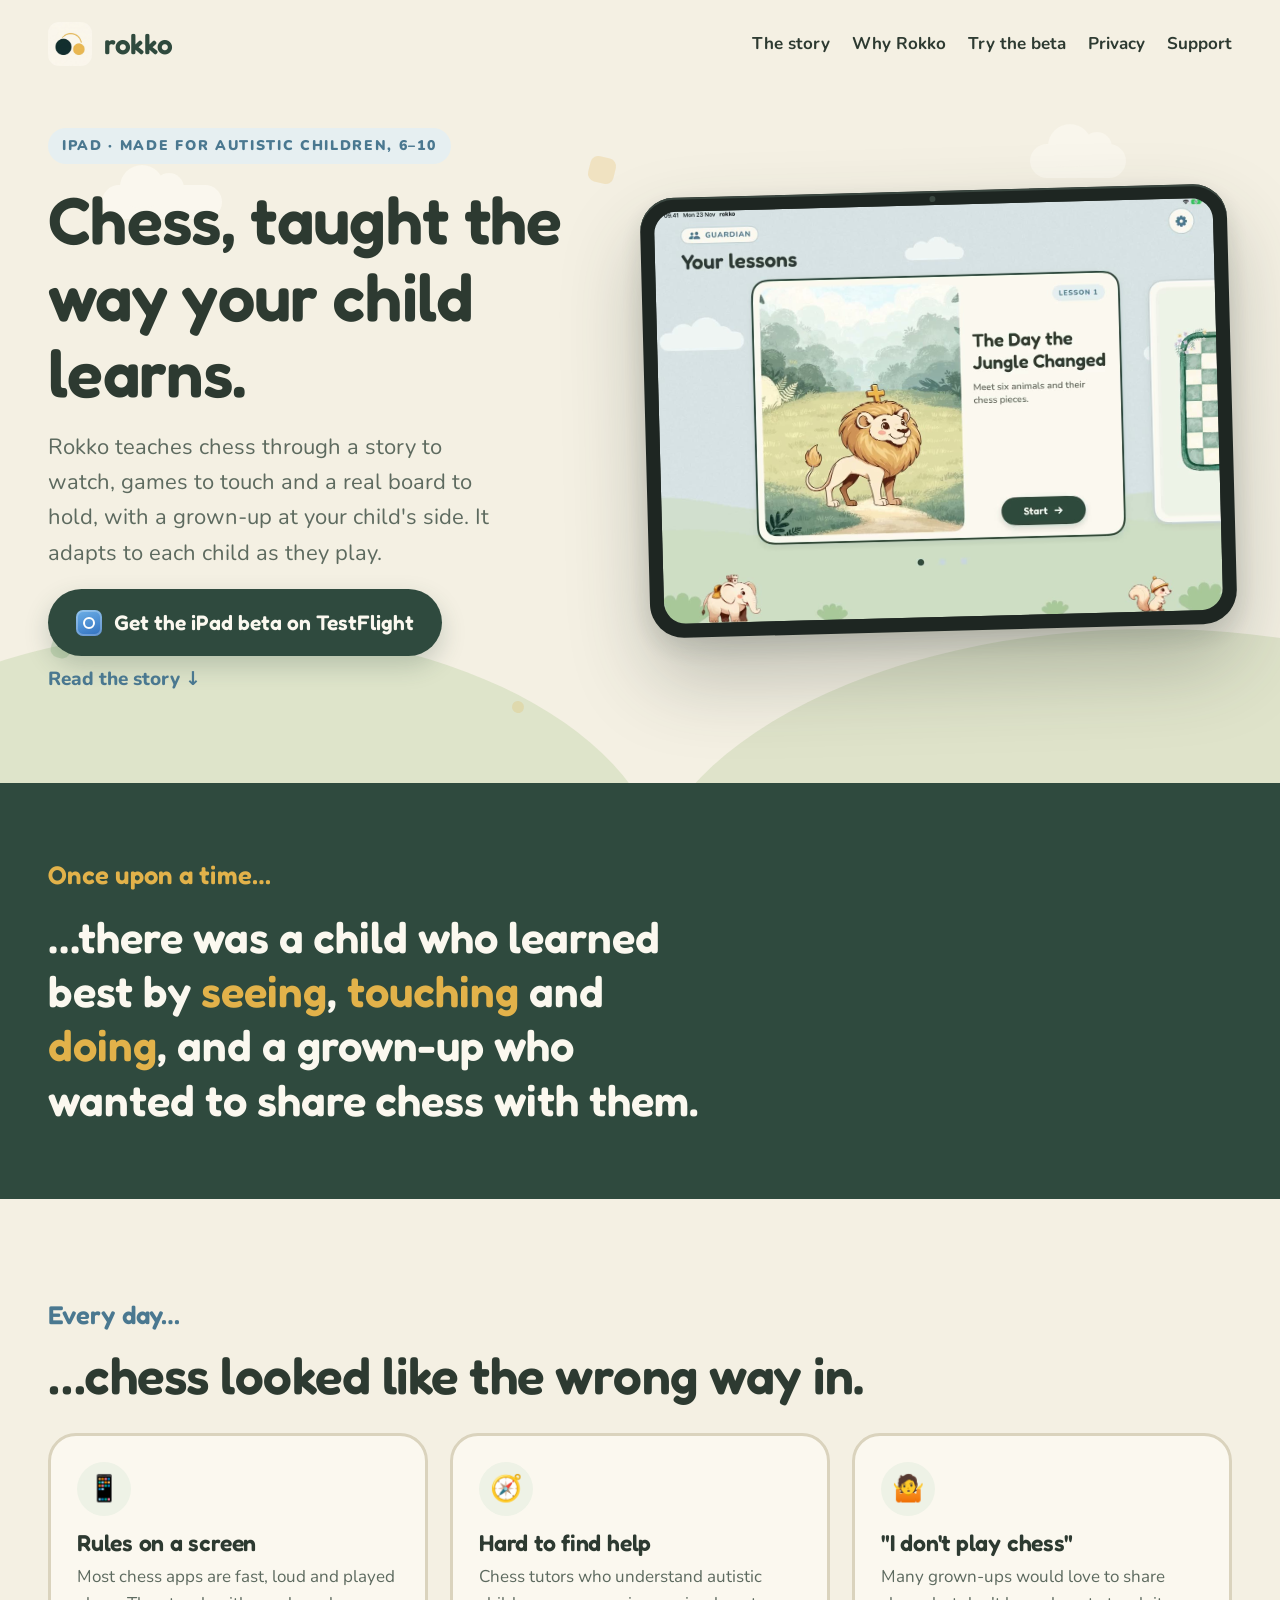
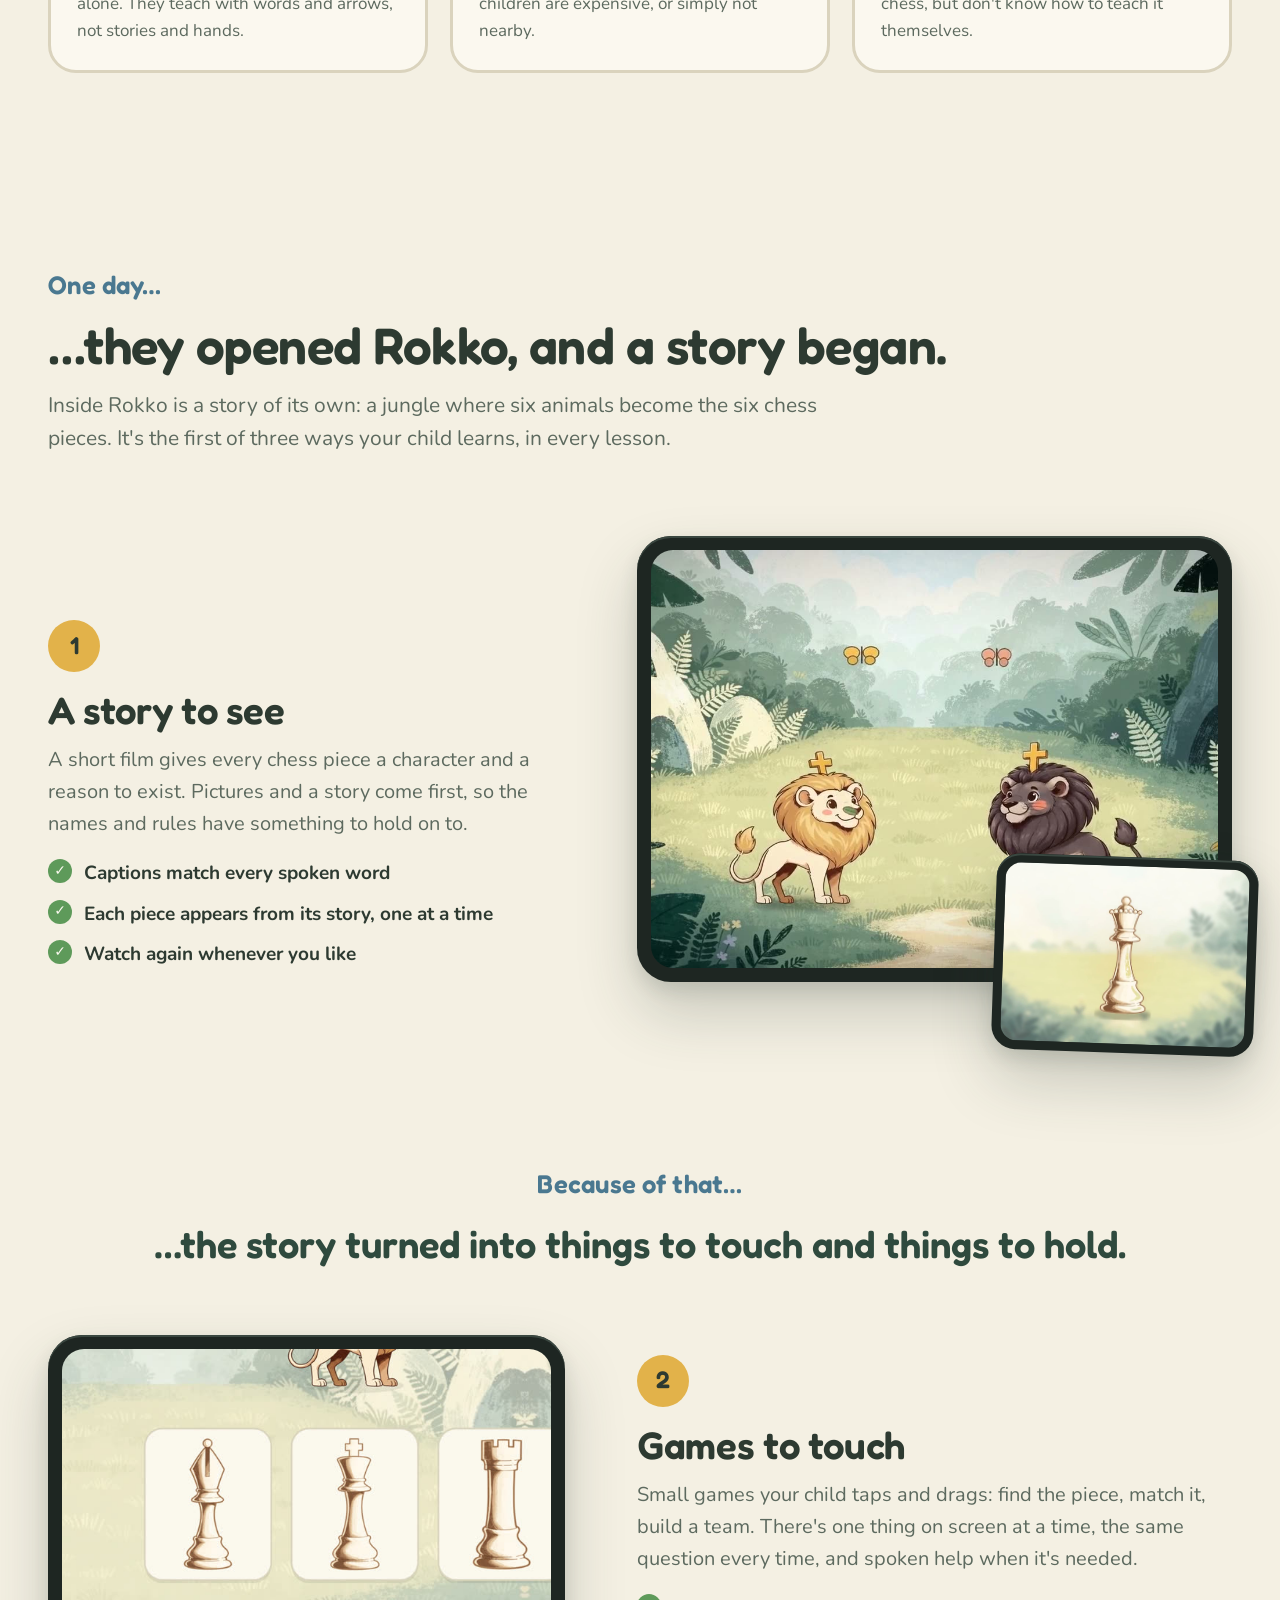
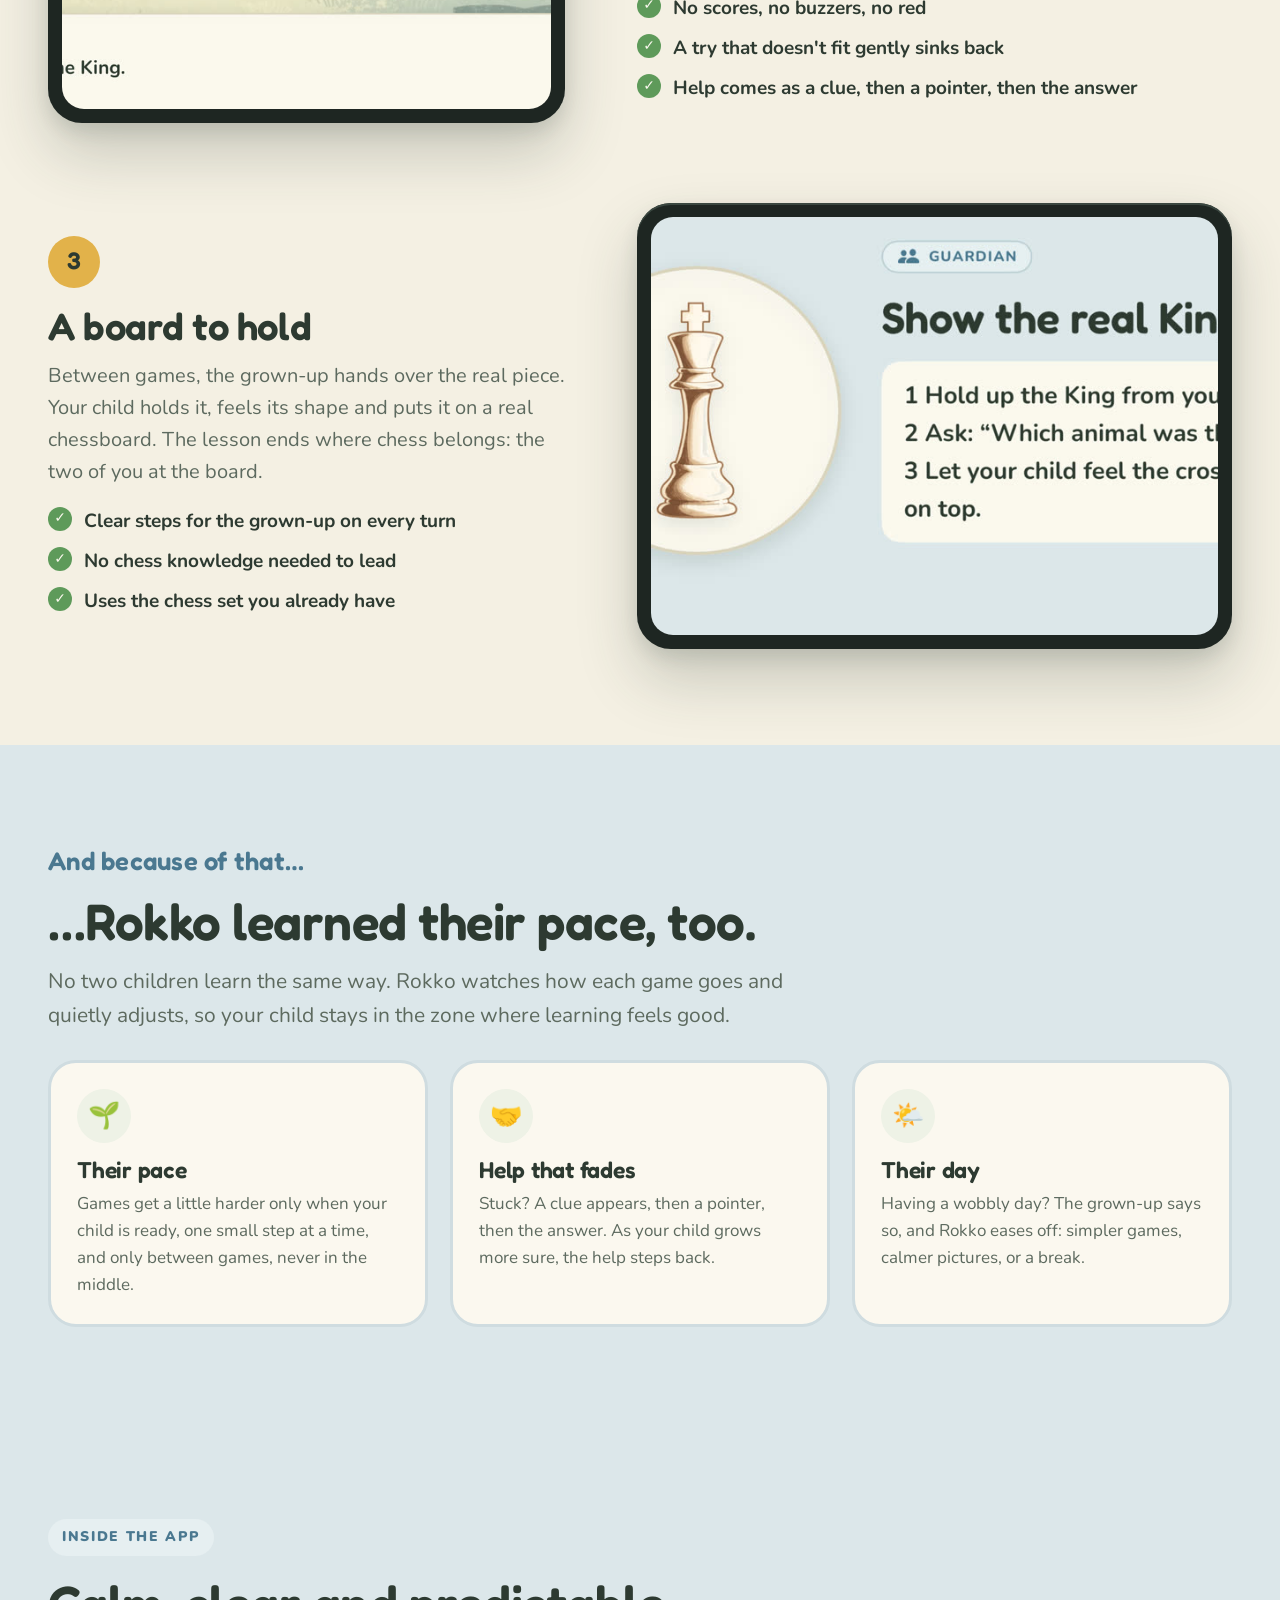
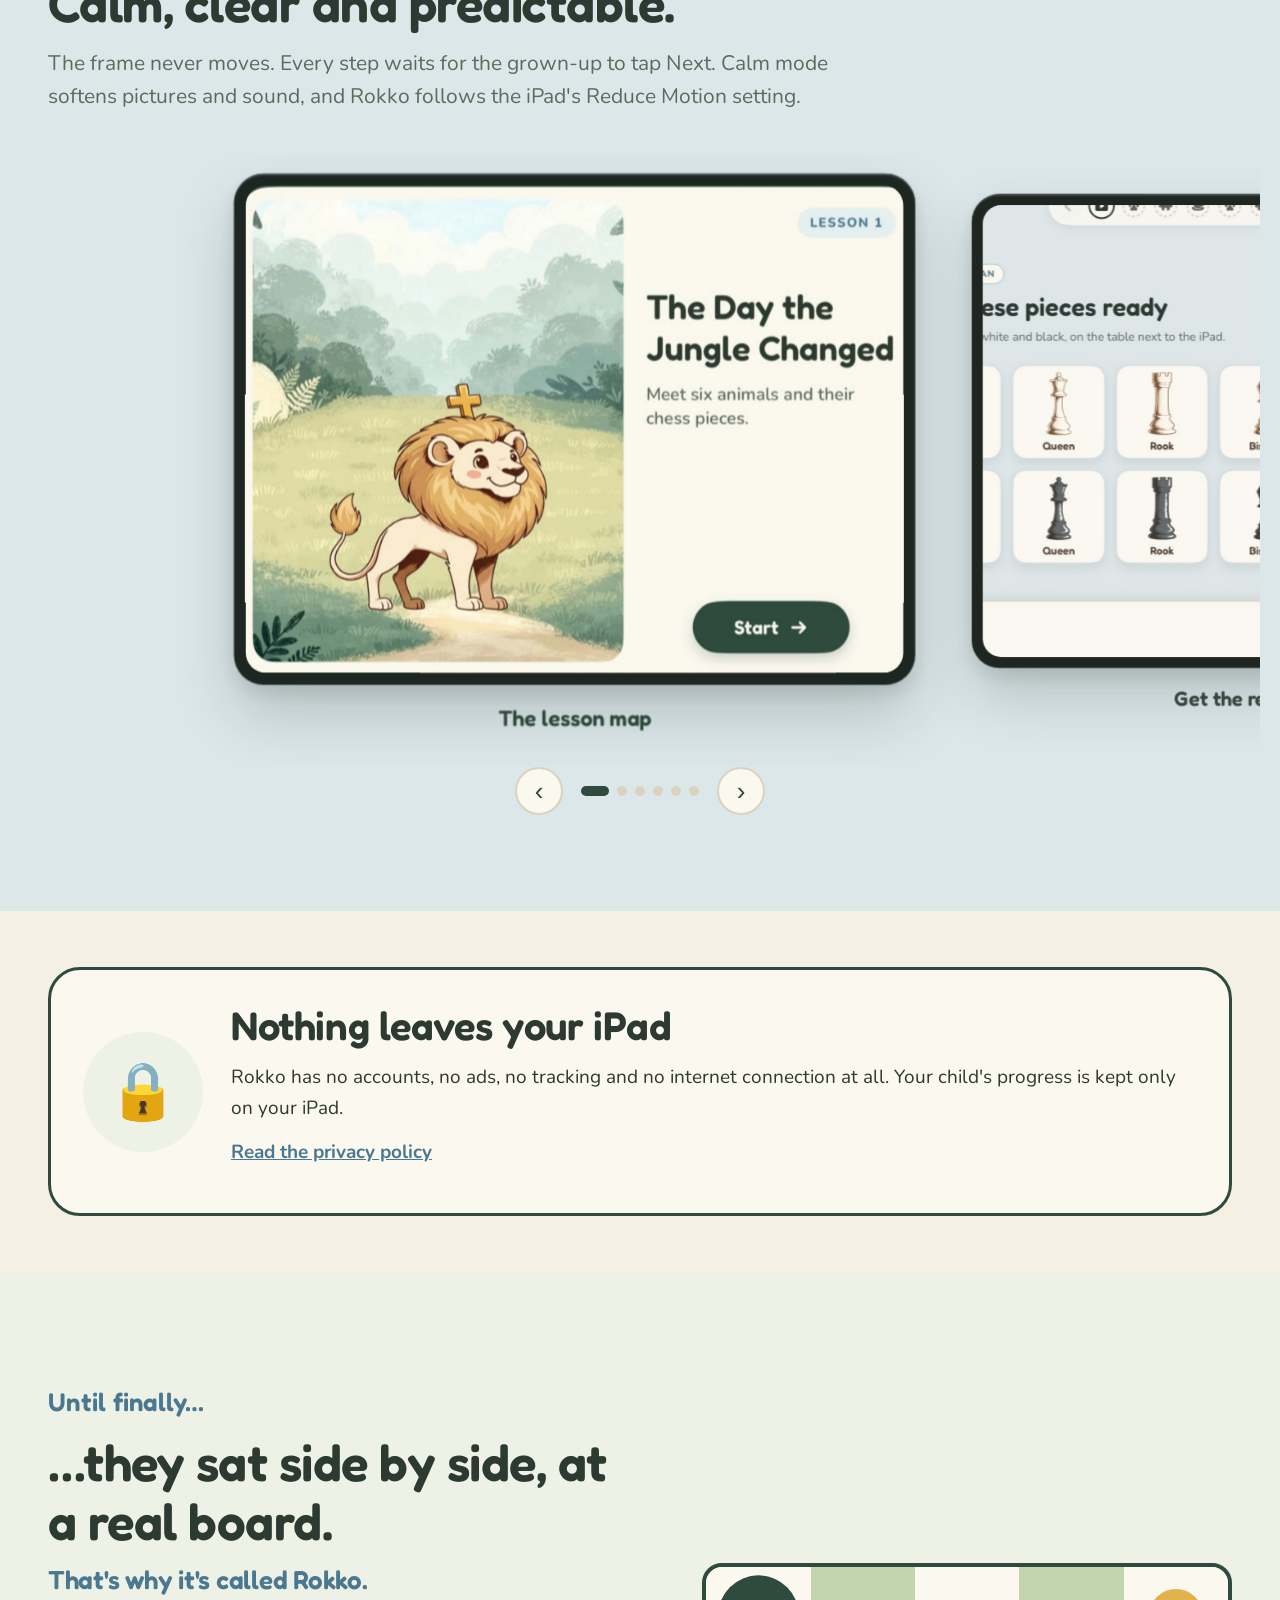
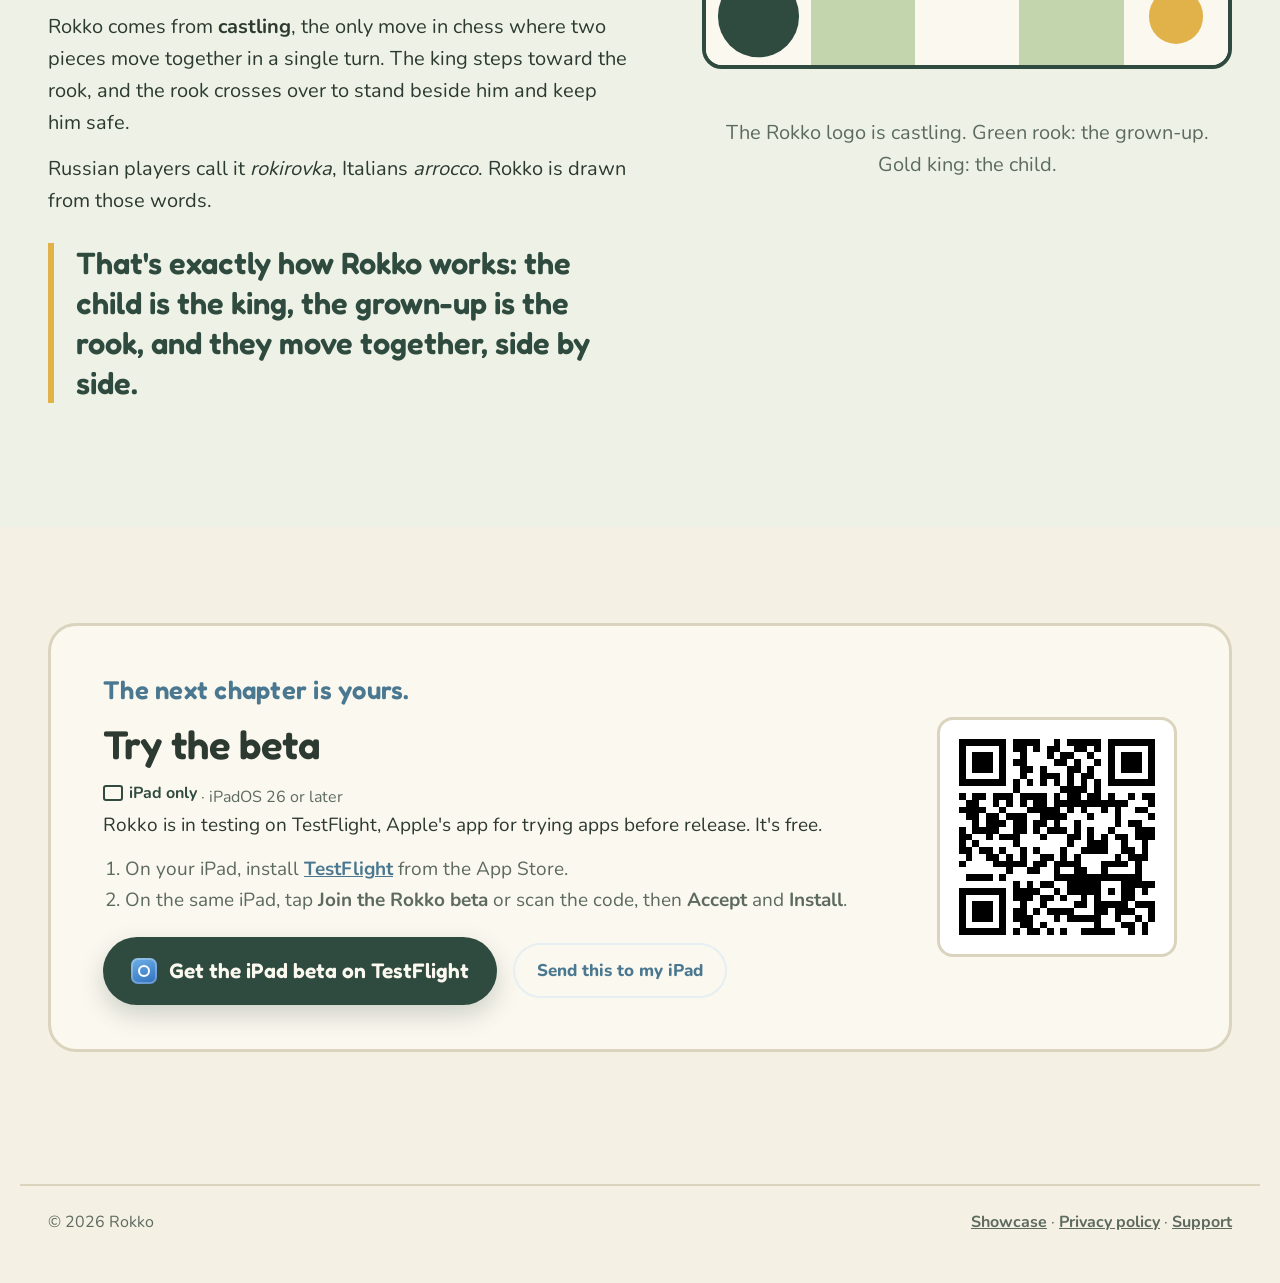
==== commit cf6c6871: "Website: remove the hero's iPad-only line and chips Co-Authored-By: Claude Opus 5.5 <noreply@anthrop" ====
--- a/Website/index.html
+++ b/Website/index.html
@@ -39,10 +39,6 @@
             <a class="badge badge--big" href="https://testflight.apple.com/join/FBrUsJDh"><span class="tf" aria-hidden="true"></span>Get the iPad beta on TestFlight</a>
             <a class="text-link" href="#story">Read the story ↓</a>
           </div>
-          <p class="ipad-only"><b>iPad only</b> · iPadOS 26 or later · Free while in beta</p>
-          <ul class="chips" aria-label="Rokko at a glance">
-            <li>No ads</li><li>No accounts</li><li>No internet needed</li><li>Every line spoken</li>
-          </ul>
         </div>
         <div class="ipad ipad--hero"><i class="cam" aria-hidden="true"></i>
           <video src="media/reel.mp4" poster="media/reel-poster.jpg" autoplay muted loop playsinline aria-label="Rokko on iPad: the lesson map, the story, a piece appearing, the grown-up's turn and a game"></video>
